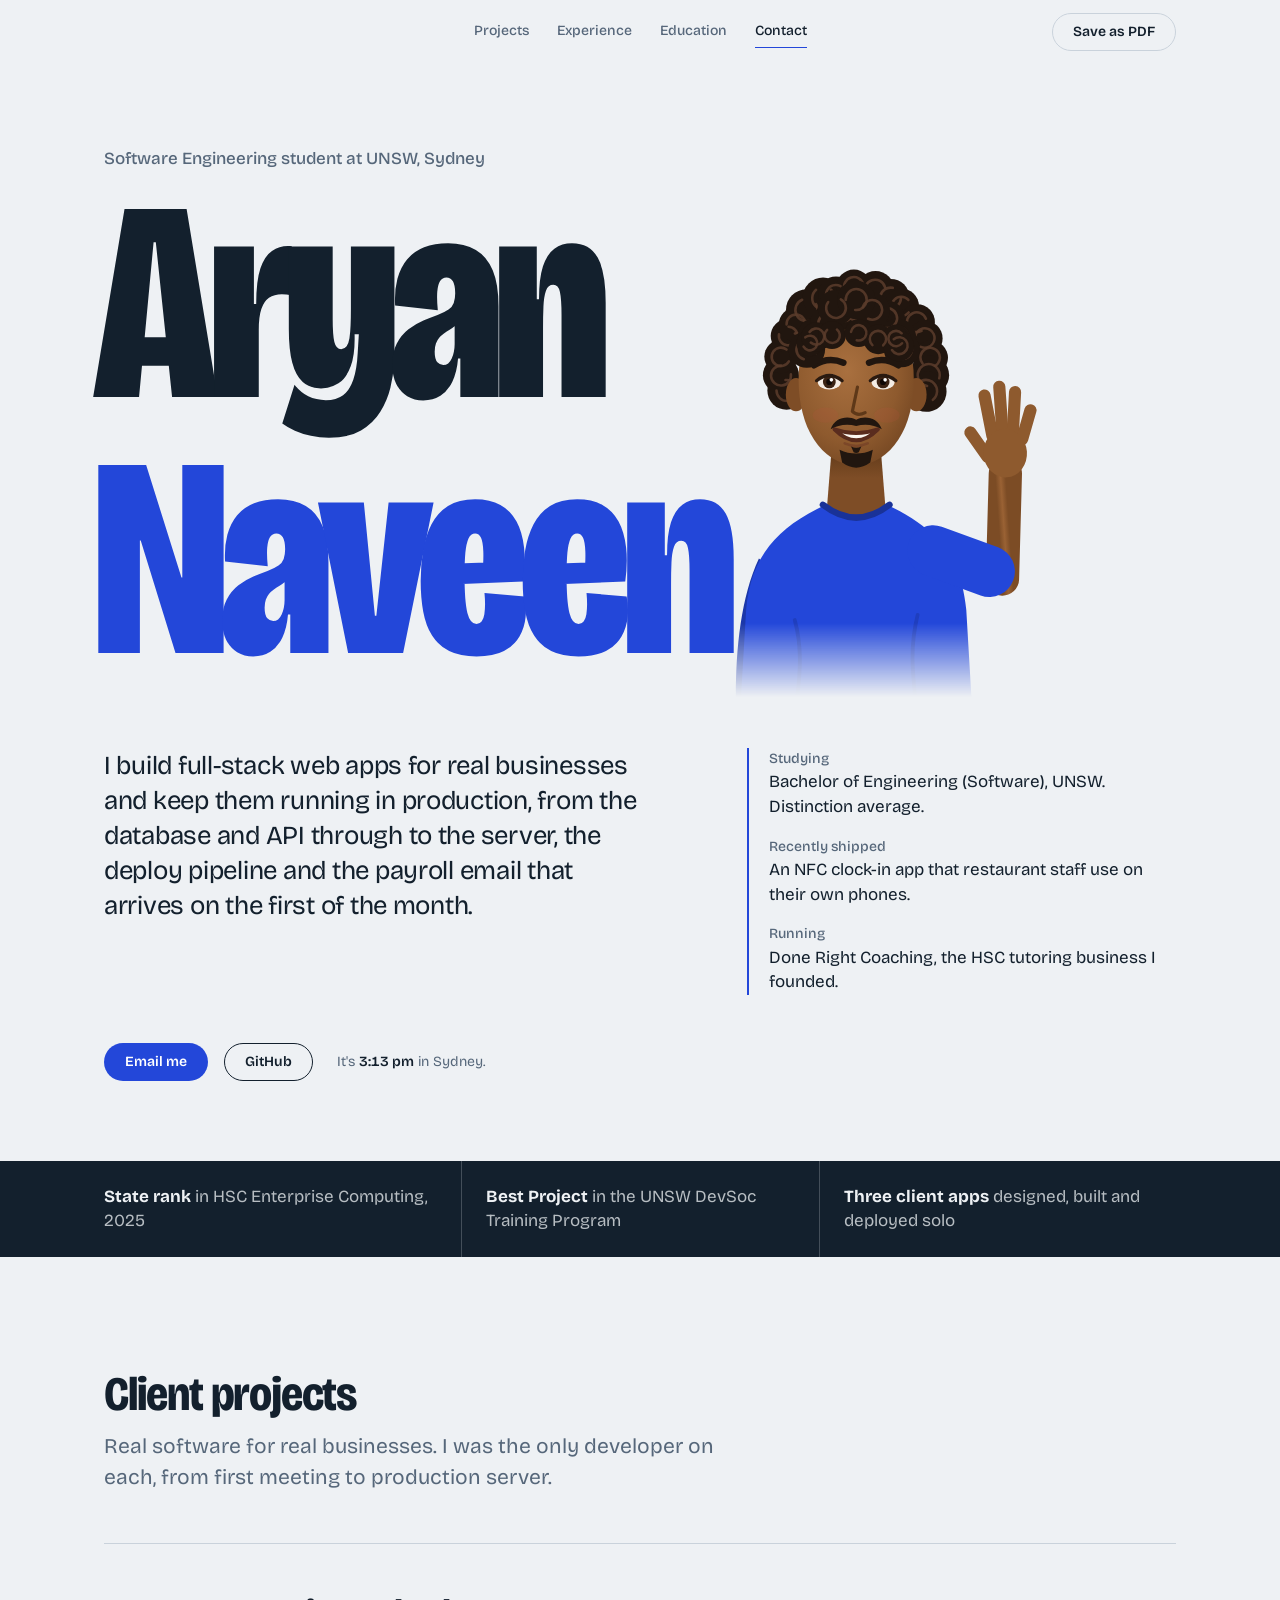
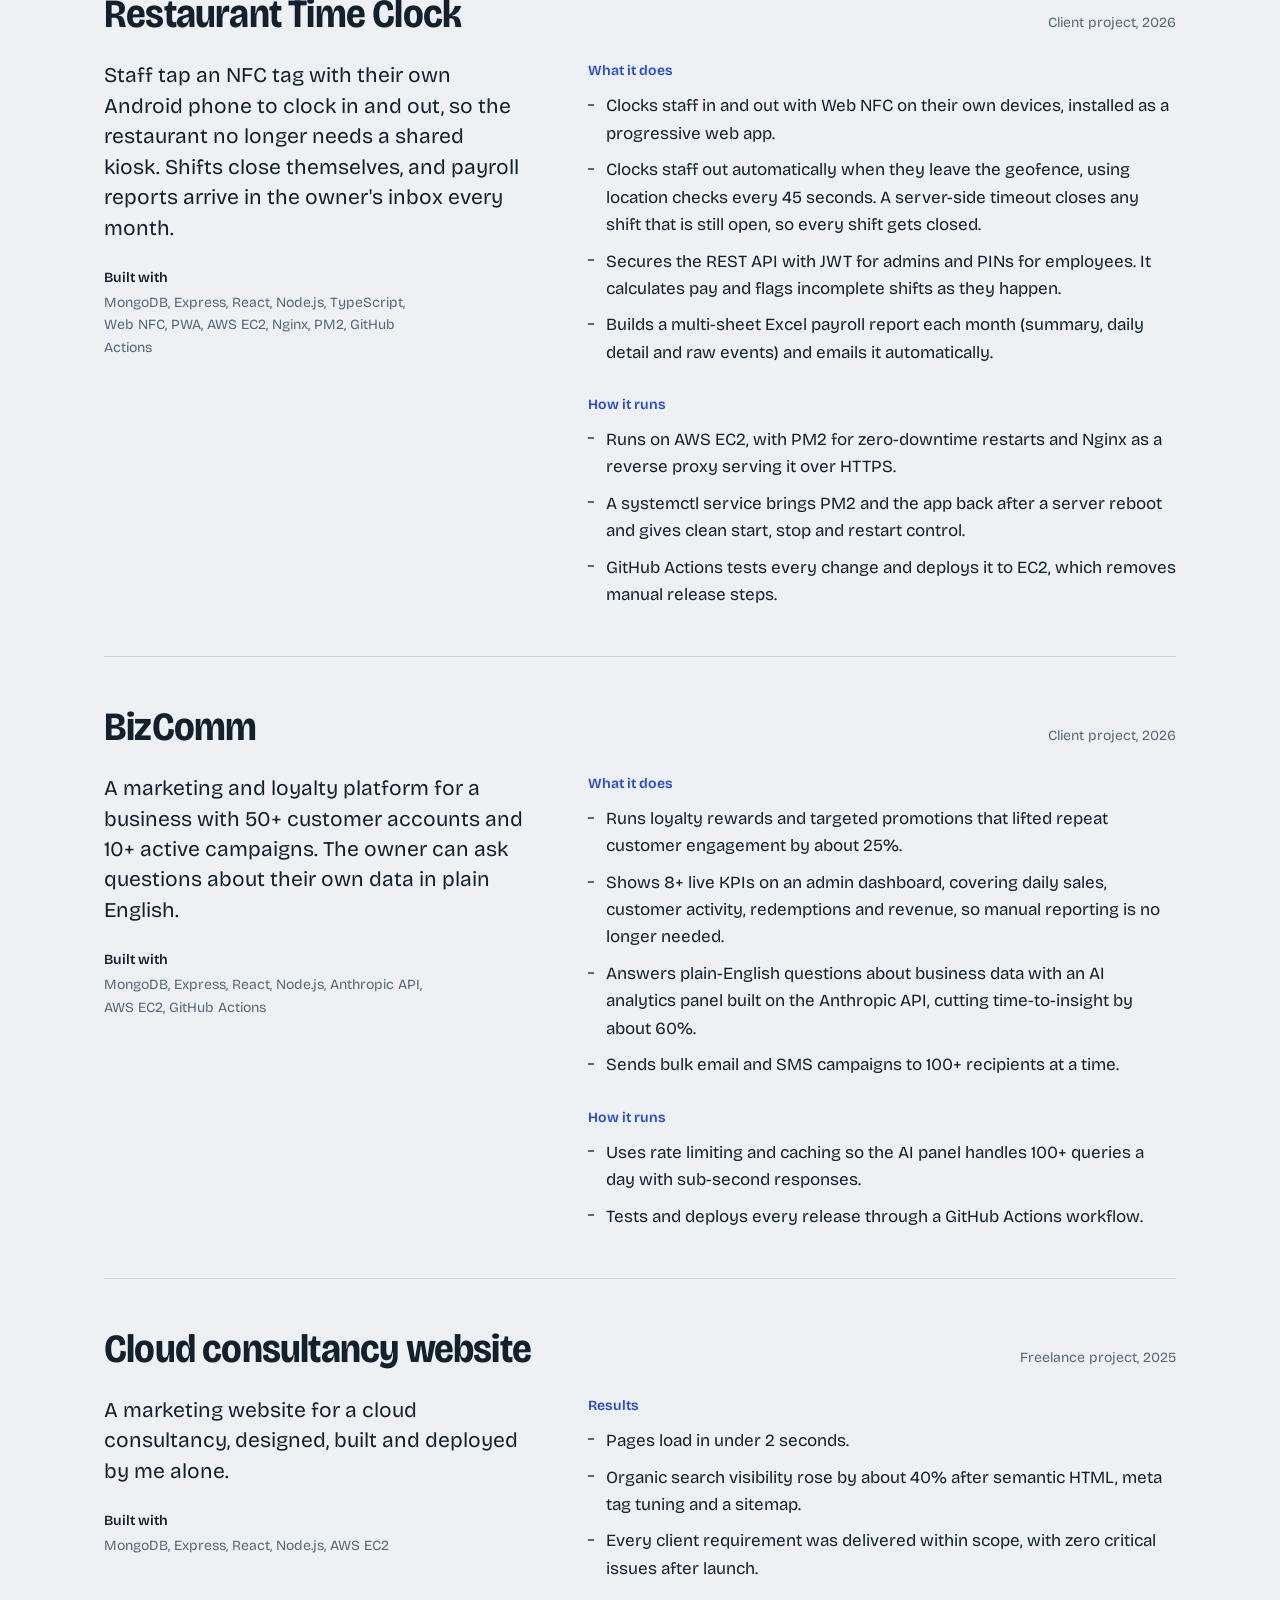
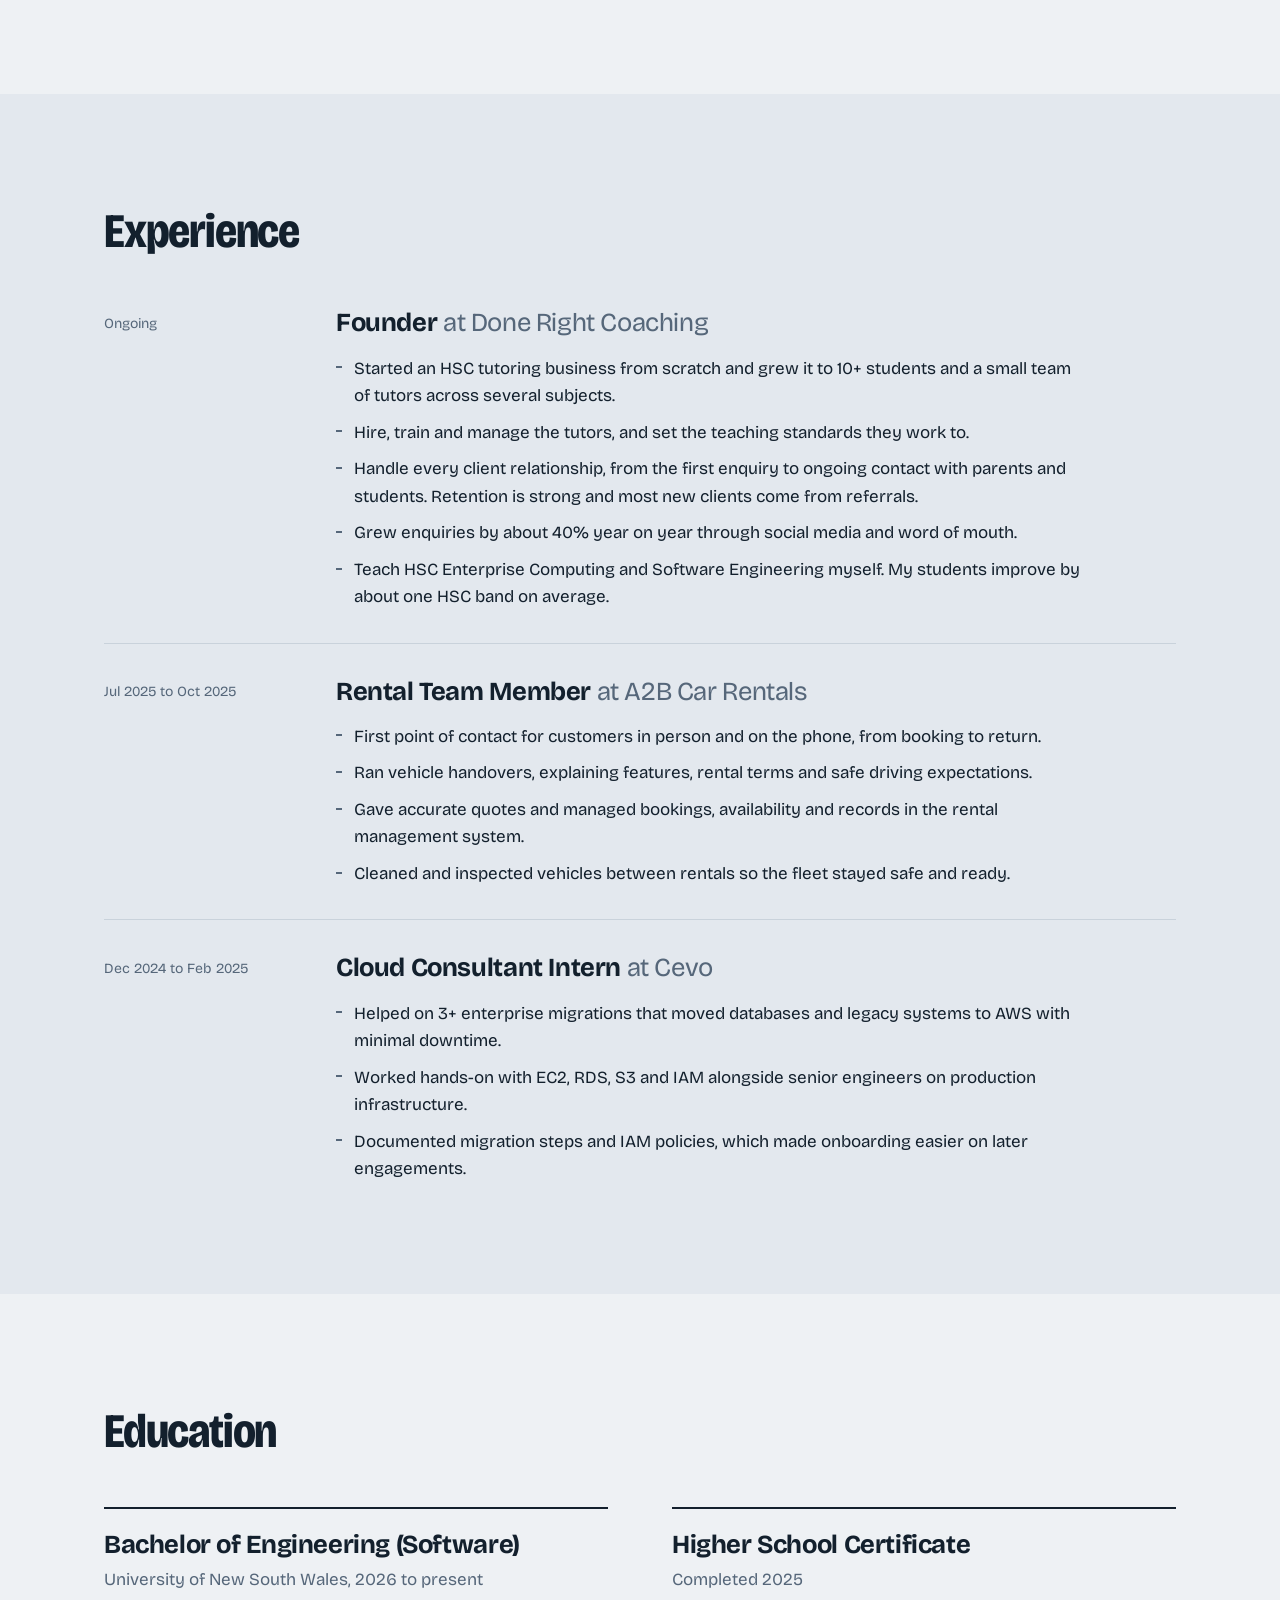
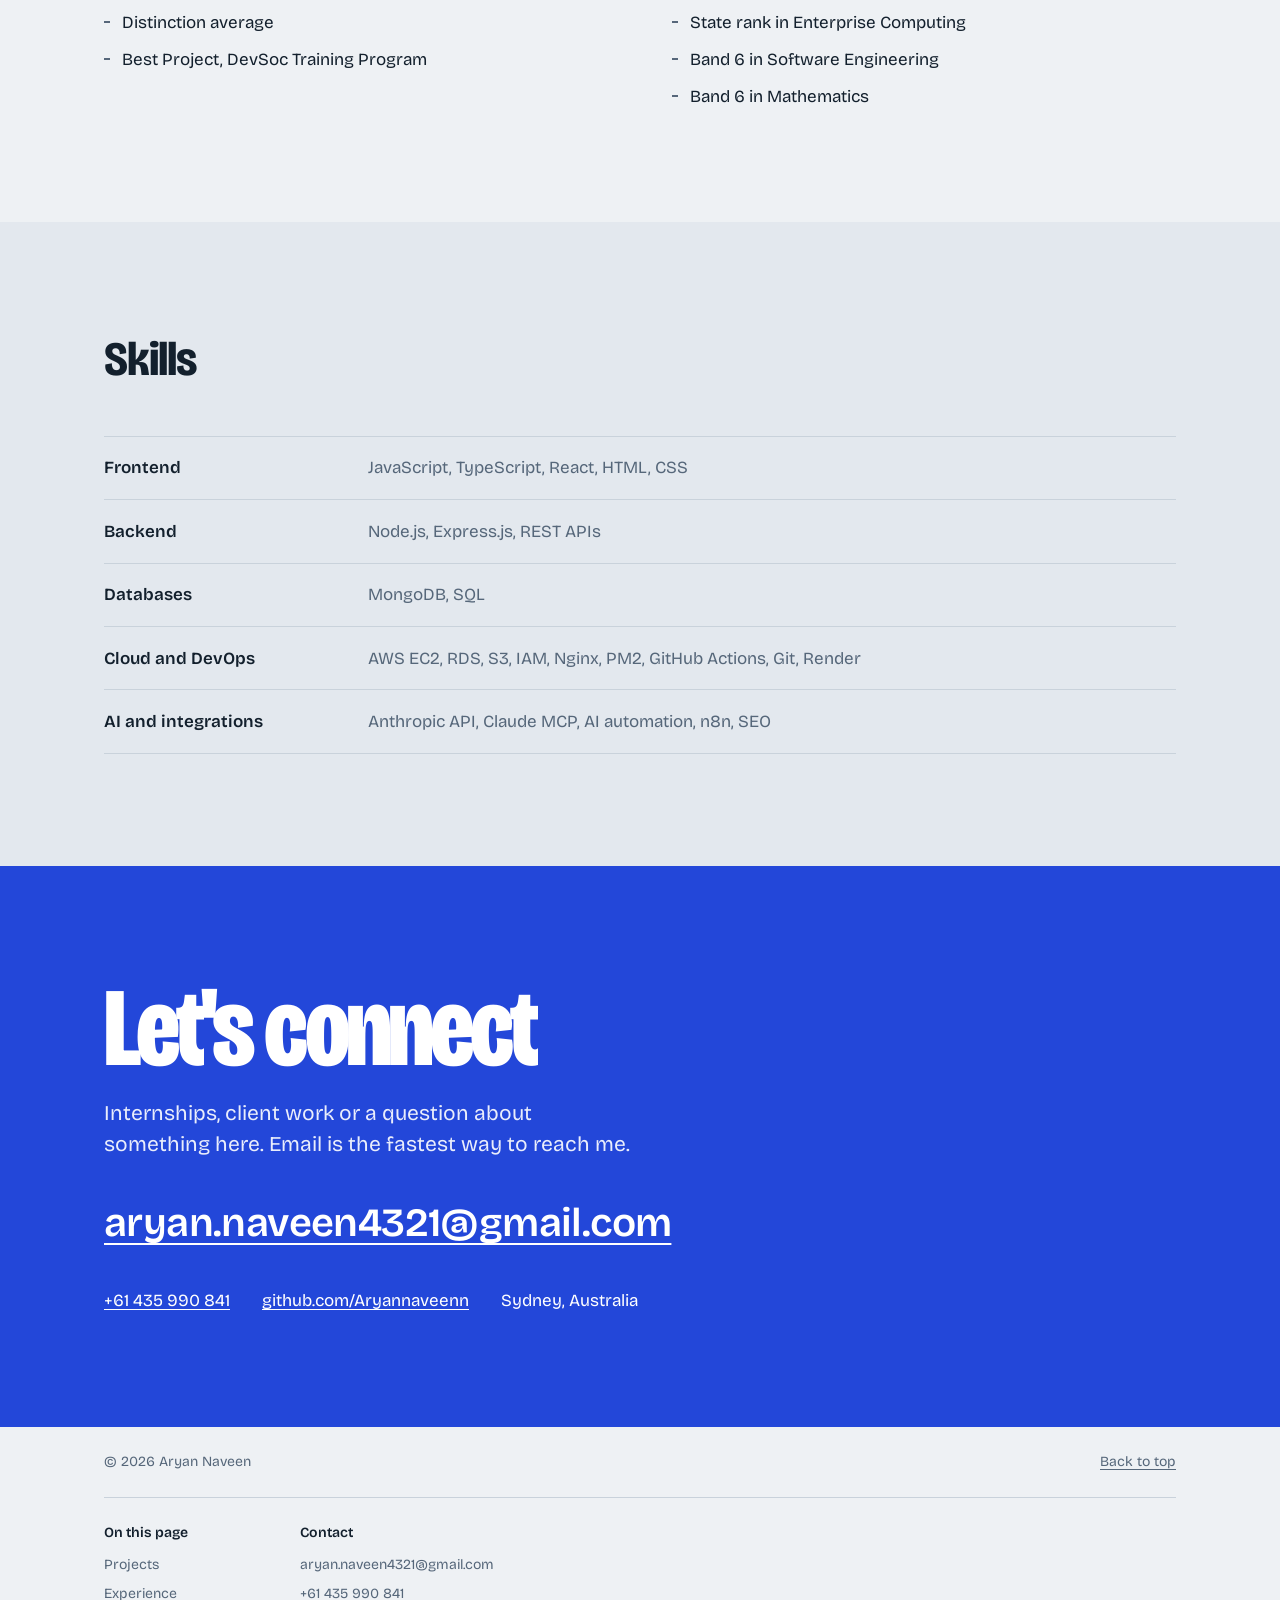
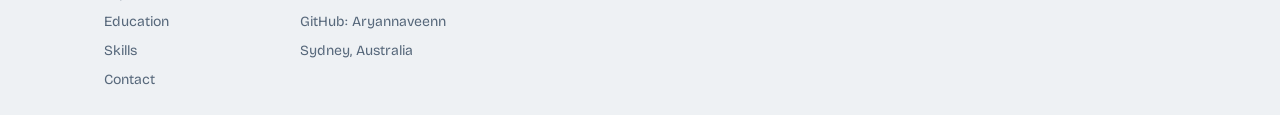
==== index.html @ 19fdbfbf "Test" ====
<!doctype html>
<html lang="en">
<head>
  <meta charset="utf-8">
  <meta name="viewport" content="width=device-width, initial-scale=1">
  <title>Aryan Naveen, Software Engineer</title>
  <meta name="description" content="Aryan Naveen is a Software Engineering student at UNSW in Sydney who builds and deploys full-stack web apps for real clients.">
  <meta property="og:title" content="Aryan Naveen, Software Engineer">
  <meta property="og:description" content="Full-stack web apps built and deployed for real clients. Software Engineering at UNSW, Sydney.">
  <meta property="og:type" content="website">
  <meta name="theme-color" content="#EEF1F4">
  <link rel="icon" href="data:image/svg+xml,%3Csvg xmlns='http://www.w3.org/2000/svg' viewBox='0 0 64 64'%3E%3Crect width='64' height='64' rx='14' fill='%232347D9'/%3E%3Ctext x='32' y='43' text-anchor='middle' font-family='Arial,sans-serif' font-weight='700' font-size='28' fill='white'%3EAN%3C/text%3E%3C/svg%3E">
  <link rel="preconnect" href="https://fonts.googleapis.com">
  <link rel="preconnect" href="https://fonts.gstatic.com" crossorigin>
  <link href="https://fonts.googleapis.com/css2?family=Bricolage+Grotesque:opsz,wdth,wght@12..96,75..100,300..800&display=swap" rel="stylesheet">
  <link rel="stylesheet" href="styles.css">
</head>
<body>
  <a class="skip" href="#main">Skip to content</a>

  <header class="topbar">
    <div class="wrap topbar__inner">
      <nav class="nav" aria-label="Sections">
        <a href="#projects">Projects</a>
        <a href="#experience">Experience</a>
        <a href="#education">Education</a>
        <a href="#contact">Contact</a>
      </nav>
      <button class="btn btn--quiet print-btn" type="button" data-print>Save as PDF</button>
    </div>
  </header>
<!--test-->
  <main id="main">
    <!-- Hero -->
    <section class="hero" id="top">
      <div class="wrap">
        <p class="hero__role">Software Engineering student at UNSW, Sydney</p>
        <div class="hero__stage">
          <h1 class="hero__name" aria-label="Aryan Naveen">
            <span class="hero__line"><span>Aryan</span></span>
            <span class="hero__line"><span>Naveen</span></span>
          </h1>

          <!-- Waving person: decorative, stands behind the name -->
          <div class="greeter" aria-hidden="true">
            <p class="greeter__bubble greeter__bubble--wave">Welcome</p>
            <p class="greeter__bubble greeter__bubble--shake">Nice to meet you!</p>
            <svg class="greeter__svg" viewBox="0 0 420 360" fill="none" stroke-linecap="round" stroke-linejoin="round">
              <defs>
                <radialGradient id="g-skin" cx="0.42" cy="0.38" r="0.7">
                  <stop offset="0" stop-color="#A9703F"/>
                  <stop offset="0.65" stop-color="#8E5A2E"/>
                  <stop offset="1" stop-color="#724521"/>
                </radialGradient>
                <linearGradient id="g-arm" x1="0" x2="1">
                  <stop offset="0" stop-color="#7C4C25"/>
                  <stop offset="0.5" stop-color="#9A6234"/>
                  <stop offset="1" stop-color="#7C4C25"/>
                </linearGradient>
                <linearGradient id="g-neck" x1="0" y1="0" x2="0" y2="1">
                  <stop offset="0" stop-color="#5E3818"/>
                  <stop offset="0.45" stop-color="#7E4D26"/>
                </linearGradient>
              </defs>

              <!-- Resting arm (viewer's left) -->
              <path class="greeter__shirt-shade" d="M64 252 C50 282 46 322 46 360 L78 360 C78 326 80 296 88 270 Z"/>

              <!-- Torso, t-shirt -->
              <path class="greeter__shirt" d="M50 360 L54 292 C58 250 78 228 116 210 Q140 224 164 210 C202 228 222 250 226 292 L230 360 Z"/>
              <path class="greeter__fold" d="M92 300 C98 322 96 342 94 360 M188 296 C182 320 184 340 186 360"/>

              <!-- Neck -->
              <path fill="url(#g-neck)" d="M121 164 L159 164 L163 214 Q140 226 117 214 Z"/>
              <path class="greeter__collar" d="M114 210 Q140 230 166 210"/>

              <!-- Waving arm (viewer's right): upper arm, then forearm + hand that pivot at the elbow -->
              <g class="greeter__arm">
                <path stroke="url(#g-arm)" stroke-width="26" d="M254 268 L262 186"/>
                <!-- Open hand for waving -->
                <g class="greeter__hand-open">
                  <g fill="#8E5A2E" stroke="#8E5A2E" stroke-width="9.5">
                    <path d="M249 172 L237 152"/>
                    <path d="M254 156 L250 124"/>
                    <path d="M262 154 L262 118"/>
                    <path d="M270 155 L274 123"/>
                    <path d="M277 160 L285 138"/>
                  </g>
                  <ellipse cx="263" cy="170" rx="17" ry="19" fill="#8E5A2E"/>
                </g>
                <!-- Handshake hand: fingers together, thumb on the side that ends up on top once the arm swings out -->
                <g class="greeter__hand-shake">
                  <path d="M252 178 L238 160" stroke="#8E5A2E" stroke-width="10"/>
                  <rect x="249" y="126" width="27" height="62" rx="12.5" fill="#8E5A2E"/>
                  <path d="M256 131 V149 M262.5 129 V149 M269 131 V149" stroke="#6E4120" stroke-width="1.5" opacity="0.55"/>
                  <path d="M250 170 Q262 176 275 170" stroke="#6E4120" stroke-width="1.5" opacity="0.4"/>
                </g>
              </g>
              <path class="greeter__sleeve" d="M200 246 L244 262"/>

              <!-- Head (tilts slightly toward the hand while waving or shaking) -->
              <g class="greeter__head">
                <circle cx="85.6" cy="120.8" r="15.0" fill="#21160F"/>
                <circle cx="81.2" cy="108.7" r="14.1" fill="#21160F"/>
                <circle cx="81.3" cy="94.2" r="13.1" fill="#21160F"/>
                <circle cx="86.5" cy="78.1" r="13.3" fill="#21160F"/>
                <circle cx="92.9" cy="69.2" r="13.4" fill="#21160F"/>
                <circle cx="101.0" cy="57.5" r="15.8" fill="#21160F"/>
                <circle cx="114.1" cy="48.3" r="15.9" fill="#21160F"/>
                <circle cx="124.2" cy="45.5" r="13.9" fill="#21160F"/>
                <circle cx="138.2" cy="40.1" r="13.9" fill="#21160F"/>
                <circle cx="155.1" cy="42.1" r="14.7" fill="#21160F"/>
                <circle cx="167.0" cy="48.1" r="14.6" fill="#21160F"/>
                <circle cx="175.4" cy="54.7" r="13.6" fill="#21160F"/>
                <circle cx="187.6" cy="67.2" r="13.9" fill="#21160F"/>
                <circle cx="193.6" cy="80.0" r="13.9" fill="#21160F"/>
                <circle cx="198.0" cy="95.2" r="13.7" fill="#21160F"/>
                <circle cx="197.0" cy="108.7" r="15.6" fill="#21160F"/>
                <circle cx="194.7" cy="121.5" r="15.9" fill="#21160F"/>
                <path d="M77.3 120.8 a8.2 8.2 0 1 1 7.4 7.8" transform="rotate(84 85.6 120.8)" class="hair-hi"/>
                <path d="M73.4 108.7 a7.8 7.8 0 1 1 7.0 7.4" transform="rotate(175 81.2 108.7)" class="hair-hi"/>
                <path d="M74.1 94.2 a7.2 7.2 0 1 1 6.5 6.9" transform="rotate(212 81.3 94.2)" class="hair-hi"/>
                <path d="M79.2 78.1 a7.3 7.3 0 1 1 6.6 6.9" transform="rotate(95 86.5 78.1)" class="hair-hi"/>
                <path d="M85.6 69.2 a7.4 7.4 0 1 1 6.6 7.0" transform="rotate(1 92.9 69.2)" class="hair-hi"/>
                <path d="M92.3 57.5 a8.7 8.7 0 1 1 7.8 8.3" transform="rotate(151 101.0 57.5)" class="hair-hi"/>
                <path d="M105.3 48.3 a8.8 8.8 0 1 1 7.9 8.3" transform="rotate(133 114.1 48.3)" class="hair-hi"/>
                <path d="M116.6 45.5 a7.6 7.6 0 1 1 6.9 7.2" transform="rotate(204 124.2 45.5)" class="hair-hi"/>
                <path d="M130.6 40.1 a7.7 7.7 0 1 1 6.9 7.3" transform="rotate(343 138.2 40.1)" class="hair-hi"/>
                <path d="M147.0 42.1 a8.1 8.1 0 1 1 7.3 7.7" transform="rotate(249 155.1 42.1)" class="hair-hi"/>
                <path d="M159.0 48.1 a8.1 8.1 0 1 1 7.2 7.7" transform="rotate(186 167.0 48.1)" class="hair-hi"/>
                <path d="M167.9 54.7 a7.5 7.5 0 1 1 6.7 7.1" transform="rotate(222 175.4 54.7)" class="hair-hi"/>
                <path d="M179.9 67.2 a7.7 7.7 0 1 1 6.9 7.3" transform="rotate(243 187.6 67.2)" class="hair-hi"/>
                <path d="M185.9 80.0 a7.6 7.6 0 1 1 6.9 7.3" transform="rotate(19 193.6 80.0)" class="hair-hi"/>
                <path d="M190.4 95.2 a7.6 7.6 0 1 1 6.8 7.2" transform="rotate(324 198.0 95.2)" class="hair-hi"/>
                <path d="M188.4 108.7 a8.6 8.6 0 1 1 7.7 8.2" transform="rotate(281 197.0 108.7)" class="hair-hi"/>
                <path d="M185.9 121.5 a8.8 8.8 0 1 1 7.9 8.3" transform="rotate(315 194.7 121.5)" class="hair-hi"/>
                <ellipse cx="93" cy="124" rx="8" ry="13" fill="#7E4D26"/>
                <ellipse cx="187" cy="124" rx="8" ry="13" fill="#7E4D26"/>
                <path fill="url(#g-skin)" d="M95 112 C95 72 116 60 140 60 C164 60 185 72 185 112 C185 150 168 177 140 180 C112 177 95 150 95 112 Z"/>
                <ellipse cx="116" cy="140" rx="10" ry="6" fill="#B5543F" opacity="0.18"/>
                <ellipse cx="164" cy="140" rx="10" ry="6" fill="#B5543F" opacity="0.18"/>

                <!-- Brows -->
                <path class="greeter__brow" d="M107 101 Q118 94 130 99"/>
                <path class="greeter__brow" d="M150 99 Q162 94 173 101"/>

                <!-- Eyes -->
                <g class="greeter__eyes">
                  <clipPath id="eye-l"><ellipse cx="119" cy="114" rx="9" ry="6"/></clipPath>
                  <clipPath id="eye-r"><ellipse cx="161" cy="114" rx="9" ry="6"/></clipPath>
                  <ellipse class="greeter__white" cx="119" cy="114" rx="9" ry="6" fill="#F4ECE4"/>
                  <ellipse class="greeter__white" cx="161" cy="114" rx="9" ry="6" fill="#F4ECE4"/>
                  <g clip-path="url(#eye-l)">
                    <g class="greeter__pupil">
                      <circle cx="119" cy="114" r="5" fill="#3B2314"/>
                      <circle cx="119" cy="114" r="2.4" fill="#100805"/>
                      <circle cx="120.6" cy="112.4" r="1.4" fill="#FFFFFF"/>
                    </g>
                  </g>
                  <g clip-path="url(#eye-r)">
                    <g class="greeter__pupil">
                      <circle cx="161" cy="114" r="5" fill="#3B2314"/>
                      <circle cx="161" cy="114" r="2.4" fill="#100805"/>
                      <circle cx="162.6" cy="112.4" r="1.4" fill="#FFFFFF"/>
                    </g>
                  </g>
                  <path class="greeter__lid" d="M109 113 Q119 105 129 113"/>
                  <path class="greeter__lid" d="M151 113 Q161 105 171 113"/>
                </g>

                <!-- Nose -->
                <path class="greeter__nose" d="M141 118 L137 137 Q141 141 147 138"/>

                <!-- Smile -->
                <path d="M123 151 Q140 168 157 151 Q140 157 123 151 Z" fill="#FBF6F0" stroke="#5A2C1E" stroke-width="3"/>
                <path d="M131 162 Q140 166 149 162" stroke="#6B3523" stroke-width="2" opacity="0.5"/>

                <!-- Moustache and goatee (separate) -->
                <g class="greeter__beard">
                  <path d="M120 151 C123 142 133 140 140 143.5 C147 140 157 142 160 151 C154 147.5 147 146.5 140 148.5 C133 146.5 126 147.5 120 151 Z"/>
                  <path d="M127 167 Q140 173 153 167 L151 177 Q140 185 129 177 Z"/>
                  <path d="M136 164.5 Q140 166.5 144 164.5 L142 169 Q140 170 138 169 Z"/>
                </g>

                <circle cx="101.4" cy="88.7" r="14.3" fill="#21160F"/>
                <circle cx="106.7" cy="76.6" r="12.1" fill="#21160F"/>
                <circle cx="117.7" cy="68.0" r="13.7" fill="#21160F"/>
                <circle cx="129.7" cy="59.3" r="14.1" fill="#21160F"/>
                <circle cx="140.5" cy="58.4" r="13.4" fill="#21160F"/>
                <circle cx="153.9" cy="62.5" r="13.4" fill="#21160F"/>
                <circle cx="164.0" cy="64.5" r="14.1" fill="#21160F"/>
                <circle cx="172.3" cy="79.1" r="14.5" fill="#21160F"/>
                <circle cx="175.6" cy="88.6" r="14.0" fill="#21160F"/>
                <path d="M93.5 88.7 a7.8 7.8 0 1 1 7.1 7.5" transform="rotate(287 101.4 88.7)" class="hair-hi"/>
                <path d="M100.0 76.6 a6.7 6.7 0 1 1 6.0 6.3" transform="rotate(141 106.7 76.6)" class="hair-hi"/>
                <path d="M110.2 68.0 a7.5 7.5 0 1 1 6.8 7.2" transform="rotate(144 117.7 68.0)" class="hair-hi"/>
                <path d="M121.9 59.3 a7.7 7.7 0 1 1 7.0 7.4" transform="rotate(37 129.7 59.3)" class="hair-hi"/>
                <path d="M133.1 58.4 a7.4 7.4 0 1 1 6.6 7.0" transform="rotate(228 140.5 58.4)" class="hair-hi"/>
                <path d="M146.5 62.5 a7.4 7.4 0 1 1 6.6 7.0" transform="rotate(22 153.9 62.5)" class="hair-hi"/>
                <path d="M156.2 64.5 a7.8 7.8 0 1 1 7.0 7.4" transform="rotate(24 164.0 64.5)" class="hair-hi"/>
                <path d="M164.4 79.1 a8.0 8.0 0 1 1 7.2 7.6" transform="rotate(75 172.3 79.1)" class="hair-hi"/>
                <path d="M167.9 88.6 a7.7 7.7 0 1 1 6.9 7.3" transform="rotate(58 175.6 88.6)" class="hair-hi"/>
                <circle cx="123.9" cy="56.1" r="14.0" fill="#21160F"/>
                <circle cx="152.4" cy="58.0" r="14.0" fill="#21160F"/>
                <circle cx="140.0" cy="50.0" r="15.0" fill="#21160F"/>
                <path d="M116.2 56.1 a7.7 7.7 0 1 1 6.9 7.3" transform="rotate(122 123.9 56.1)" class="hair-hi"/>
                <path d="M144.7 58.0 a7.7 7.7 0 1 1 6.9 7.3" transform="rotate(19 152.4 58.0)" class="hair-hi"/>
                <path d="M131.8 50.0 a8.2 8.2 0 1 1 7.4 7.8" transform="rotate(0 140.0 50.0)" class="hair-hi"/>
                <circle cx="103.6" cy="83.8" r="10.3" fill="#21160F"/>
                <circle cx="108.6" cy="78.8" r="11.5" fill="#21160F"/>
                <circle cx="121.1" cy="77.5" r="10.8" fill="#21160F"/>
                <circle cx="141.9" cy="75.9" r="10.9" fill="#21160F"/>
                <circle cx="157.2" cy="80.7" r="11.6" fill="#21160F"/>
                <circle cx="171.3" cy="79.9" r="10.8" fill="#21160F"/>
                <circle cx="173.3" cy="85.9" r="11.9" fill="#21160F"/>
                <path d="M97.9 83.8 a5.7 5.7 0 1 1 5.1 5.4" transform="rotate(54 103.6 83.8)" class="hair-hi"/>
                <path d="M102.3 78.8 a6.3 6.3 0 1 1 5.7 6.0" transform="rotate(37 108.6 78.8)" class="hair-hi"/>
                <path d="M115.2 77.5 a5.9 5.9 0 1 1 5.3 5.6" transform="rotate(131 121.1 77.5)" class="hair-hi"/>
                <path d="M135.9 75.9 a6.0 6.0 0 1 1 5.4 5.7" transform="rotate(9 141.9 75.9)" class="hair-hi"/>
                <path d="M150.8 80.7 a6.4 6.4 0 1 1 5.8 6.1" transform="rotate(315 157.2 80.7)" class="hair-hi"/>
                <path d="M165.3 79.9 a6.0 6.0 0 1 1 5.4 5.7" transform="rotate(221 171.3 79.9)" class="hair-hi"/>
                <path d="M166.7 85.9 a6.6 6.6 0 1 1 5.9 6.2" transform="rotate(53 173.3 85.9)" class="hair-hi"/>
              </g>
            </svg>
          </div>
        </div>

        <div class="hero__grid">
          <p class="hero__lede">
            I build full-stack web apps for real businesses and keep them running in production, from the database and API through to the server, the deploy pipeline and the payroll email that arrives on the first of the month.
          </p>

          <aside class="now" aria-label="Right now">
            <dl>
              <div>
                <dt>Studying</dt>
                <dd>Bachelor of Engineering (Software), UNSW. Distinction average.</dd>
              </div>
              <div>
                <dt>Recently shipped</dt>
                <dd>An NFC clock-in app that restaurant staff use on their own phones.</dd>
              </div>
              <div>
                <dt>Running</dt>
                <dd>Done Right Coaching, the HSC tutoring business I founded.</dd>
              </div>
            </dl>
          </aside>
        </div>

        <div class="hero__actions">
          <a class="btn btn--solid" href="mailto:aryan.naveen4321@gmail.com">Email me</a>
          <a class="btn btn--line" href="https://github.com/Aryannaveenn" target="_blank" rel="noopener">GitHub</a>
          <p class="clock" aria-live="off">It's <time id="sydney-time">a good time</time> in Sydney.</p>
        </div>
      </div>
    </section>

    <!-- Honours -->
    <section class="honours" aria-label="Honours">
      <div class="wrap">
        <ul class="honours__list">
          <li><strong>State rank</strong> in HSC Enterprise Computing, 2025</li>
          <li><strong>Best Project</strong> in the UNSW DevSoc Training Program</li>
          <li><strong>Three client apps</strong> designed, built and deployed solo</li>
        </ul>
      </div>
    </section>

    <!-- Projects -->
    <section class="section" id="projects" aria-labelledby="projects-title">
      <div class="wrap">
        <header class="section__head">
          <h2 id="projects-title">Client projects</h2>
          <p>Real software for real businesses. I was the only developer on each, from first meeting to production server.</p>
        </header>

        <article class="project">
          <div class="project__head">
            <h3>Restaurant Time Clock</h3>
            <p class="project__meta">Client project, 2026</p>
          </div>
          <div class="project__body">
            <div class="project__intro">
              <p class="project__summary">
                Staff tap an NFC tag with their own Android phone to clock in and out, so the restaurant no longer needs a shared kiosk. Shifts close themselves, and payroll reports arrive in the owner's inbox every month.
              </p>
              <p class="stack"><span>Built with</span> MongoDB, Express, React, Node.js, TypeScript, Web NFC, PWA, AWS EC2, Nginx, PM2, GitHub Actions</p>
            </div>
            <div class="project__detail">
              <h4>What it does</h4>
              <ul>
                <li>Clocks staff in and out with Web NFC on their own devices, installed as a progressive web app.</li>
                <li>Clocks staff out automatically when they leave the geofence, using location checks every 45 seconds. A server-side timeout closes any shift that is still open, so every shift gets closed.</li>
                <li>Secures the REST API with JWT for admins and PINs for employees. It calculates pay and flags incomplete shifts as they happen.</li>
                <li>Builds a multi-sheet Excel payroll report each month (summary, daily detail and raw events) and emails it automatically.</li>
              </ul>
              <h4>How it runs</h4>
              <ul>
                <li>Runs on AWS EC2, with PM2 for zero-downtime restarts and Nginx as a reverse proxy serving it over HTTPS.</li>
                <li>A systemctl service brings PM2 and the app back after a server reboot and gives clean start, stop and restart control.</li>
                <li>GitHub Actions tests every change and deploys it to EC2, which removes manual release steps.</li>
              </ul>
            </div>
          </div>
        </article>

        <article class="project">
          <div class="project__head">
            <h3>BizComm</h3>
            <p class="project__meta">Client project, 2026</p>
          </div>
          <div class="project__body">
            <div class="project__intro">
              <p class="project__summary">
                A marketing and loyalty platform for a business with 50+ customer accounts and 10+ active campaigns. The owner can ask questions about their own data in plain English.
              </p>
              <p class="stack"><span>Built with</span> MongoDB, Express, React, Node.js, Anthropic API, AWS EC2, GitHub Actions</p>
            </div>
            <div class="project__detail">
              <h4>What it does</h4>
              <ul>
                <li>Runs loyalty rewards and targeted promotions that lifted repeat customer engagement by about 25%.</li>
                <li>Shows 8+ live KPIs on an admin dashboard, covering daily sales, customer activity, redemptions and revenue, so manual reporting is no longer needed.</li>
                <li>Answers plain-English questions about business data with an AI analytics panel built on the Anthropic API, cutting time-to-insight by about 60%.</li>
                <li>Sends bulk email and SMS campaigns to 100+ recipients at a time.</li>
              </ul>
              <h4>How it runs</h4>
              <ul>
                <li>Uses rate limiting and caching so the AI panel handles 100+ queries a day with sub-second responses.</li>
                <li>Tests and deploys every release through a GitHub Actions workflow.</li>
              </ul>
            </div>
          </div>
        </article>

        <article class="project">
          <div class="project__head">
            <h3>Cloud consultancy website</h3>
            <p class="project__meta">Freelance project, 2025</p>
          </div>
          <div class="project__body">
            <div class="project__intro">
              <p class="project__summary">
                A marketing website for a cloud consultancy, designed, built and deployed by me alone.
              </p>
              <p class="stack"><span>Built with</span> MongoDB, Express, React, Node.js, AWS EC2</p>
            </div>
            <div class="project__detail">
              <h4>Results</h4>
              <ul>
                <li>Pages load in under 2 seconds.</li>
                <li>Organic search visibility rose by about 40% after semantic HTML, meta tag tuning and a sitemap.</li>
                <li>Every client requirement was delivered within scope, with zero critical issues after launch.</li>
              </ul>
            </div>
          </div>
        </article>
      </div>
    </section>

    <!-- Experience -->
    <section class="section section--alt" id="experience" aria-labelledby="experience-title">
      <div class="wrap">
        <header class="section__head">
          <h2 id="experience-title">Experience</h2>
        </header>

        <ol class="timeline">
          <li class="job">
            <div class="job__when">Ongoing</div>
            <div class="job__what">
              <h3>Founder <span class="job__at">at Done Right Coaching</span></h3>
              <ul>
                <li>Started an HSC tutoring business from scratch and grew it to 10+ students and a small team of tutors across several subjects.</li>
                <li>Hire, train and manage the tutors, and set the teaching standards they work to.</li>
                <li>Handle every client relationship, from the first enquiry to ongoing contact with parents and students. Retention is strong and most new clients come from referrals.</li>
                <li>Grew enquiries by about 40% year on year through social media and word of mouth.</li>
                <li>Teach HSC Enterprise Computing and Software Engineering myself. My students improve by about one HSC band on average.</li>
              </ul>
            </div>
          </li>

          <li class="job">
            <div class="job__when">Jul 2025 to Oct 2025</div>
            <div class="job__what">
              <h3>Rental Team Member <span class="job__at">at A2B Car Rentals</span></h3>
              <ul>
                <li>First point of contact for customers in person and on the phone, from booking to return.</li>
                <li>Ran vehicle handovers, explaining features, rental terms and safe driving expectations.</li>
                <li>Gave accurate quotes and managed bookings, availability and records in the rental management system.</li>
                <li>Cleaned and inspected vehicles between rentals so the fleet stayed safe and ready.</li>
              </ul>
            </div>
          </li>

          <li class="job">
            <div class="job__when">Dec 2024 to Feb 2025</div>
            <div class="job__what">
              <h3>Cloud Consultant Intern <span class="job__at">at Cevo</span></h3>
              <ul>
                <li>Helped on 3+ enterprise migrations that moved databases and legacy systems to AWS with minimal downtime.</li>
                <li>Worked hands-on with EC2, RDS, S3 and IAM alongside senior engineers on production infrastructure.</li>
                <li>Documented migration steps and IAM policies, which made onboarding easier on later engagements.</li>
              </ul>
            </div>
          </li>
        </ol>
      </div>
    </section>

    <!-- Education -->
    <section class="section" id="education" aria-labelledby="education-title">
      <div class="wrap">
        <header class="section__head">
          <h2 id="education-title">Education</h2>
        </header>

        <div class="edu">
          <div class="edu__item">
            <h3>Bachelor of Engineering (Software)</h3>
            <p class="edu__where">University of New South Wales, 2026 to present</p>
            <ul>
              <li>Distinction average</li>
              <li>Best Project, DevSoc Training Program</li>
            </ul>
          </div>
          <div class="edu__item">
            <h3>Higher School Certificate</h3>
            <p class="edu__where">Completed 2025</p>
            <ul>
              <li>State rank in Enterprise Computing</li>
              <li>Band 6 in Software Engineering</li>
              <li>Band 6 in Mathematics</li>
            </ul>
          </div>
        </div>
      </div>
    </section>

    <!-- Skills -->
    <section class="section section--alt" id="skills" aria-labelledby="skills-title">
      <div class="wrap">
        <header class="section__head">
          <h2 id="skills-title">Skills</h2>
        </header>

        <dl class="skills">
          <div><dt>Frontend</dt><dd>JavaScript, TypeScript, React, HTML, CSS</dd></div>
          <div><dt>Backend</dt><dd>Node.js, Express.js, REST APIs</dd></div>
          <div><dt>Databases</dt><dd>MongoDB, SQL</dd></div>
          <div><dt>Cloud and DevOps</dt><dd>AWS EC2, RDS, S3, IAM, Nginx, PM2, GitHub Actions, Git, Render</dd></div>
          <div><dt>AI and integrations</dt><dd>Anthropic API, Claude MCP, AI automation, n8n, SEO</dd></div>
        </dl>
      </div>
    </section>

    <!-- Contact -->
    <section class="contact" id="contact" aria-labelledby="contact-title">
      <div class="wrap">
        <h2 id="contact-title">Let's connect</h2>
        <p class="contact__lede">Internships, client work or a question about something here. Email is the fastest way to reach me.</p>
        <a class="contact__email" href="mailto:aryan.naveen4321@gmail.com">aryan.naveen4321@gmail.com</a>
        <ul class="contact__list">
          <li><a href="tel:+61435990841">+61 435 990 841</a></li>
          <li><a href="https://github.com/Aryannaveenn" target="_blank" rel="noopener">github.com/Aryannaveenn</a></li>
          <li>Sydney, Australia</li>
        </ul>
      </div>
    </section>
  </main>

  <footer class="footer">
    <div class="wrap">
      <div class="footer__inner">
        <p>&copy; <span id="year">2026</span> Aryan Naveen</p>
        <a href="#top">Back to top</a>
      </div>

      <div class="footer__cols">
        <nav class="footer__col" aria-labelledby="footer-sections">
          <h2 id="footer-sections">On this page</h2>
          <ul>
            <li><a href="#projects">Projects</a></li>
            <li><a href="#experience">Experience</a></li>
            <li><a href="#education">Education</a></li>
            <li><a href="#skills">Skills</a></li>
            <li><a href="#contact">Contact</a></li>
          </ul>
        </nav>

        <div class="footer__col">
          <h2>Contact</h2>
          <ul>
            <li><a href="mailto:aryan.naveen4321@gmail.com">aryan.naveen4321@gmail.com</a></li>
            <li><a href="tel:+61435990841">+61 435 990 841</a></li>
            <li><a href="https://github.com/Aryannaveenn" target="_blank" rel="noopener">GitHub: Aryannaveenn</a></li>
            <li>Sydney, Australia</li>
          </ul>
        </div>
      </div>
    </div>
  </footer>

  <script src="main.js" defer></script>
</body>
</html>
---- styles.css ----
/* ---------- Tokens ---------- */
:root {
  --bg: #EEF1F4;
  --bg-alt: #E3E8EE;
  --surface: #F8FAFB;
  --ink: #13202D;
  --muted: #56677A;
  --rule: #C9D2DB;
  --accent: #2347D9;
  --accent-ink: #FFFFFF;
  --focus: #2347D9;

  --font: "Bricolage Grotesque", ui-sans-serif, system-ui, -apple-system, "Segoe UI", sans-serif;

  /* Type scale (modular, ~1.25) */
  --step--1: 0.875rem;
  --step-0: 1.0625rem;
  --step-1: 1.3125rem;
  --step-2: 1.625rem;
  --step-3: clamp(2rem, 1.4rem + 2.4vw, 3rem);

  --wrap: 72rem;
  --gutter: clamp(1rem, 4vw, 2.5rem);
  --section-space: clamp(4rem, 3rem + 5vw, 7.5rem);
}

@media (prefers-color-scheme: dark) {
  :root:not([data-theme="light"]) {
    --bg: #0F1924;
    --bg-alt: #142130;
    --surface: #182636;
    --ink: #E5EBF1;
    --muted: #93A3B4;
    --rule: #2A3B4D;
    --accent: #7E9BFF;
    --accent-ink: #0F1924;
    --focus: #9DB3FF;
  }
}
:root[data-theme="dark"] {
  --bg: #0F1924;
  --bg-alt: #142130;
  --surface: #182636;
  --ink: #E5EBF1;
  --muted: #93A3B4;
  --rule: #2A3B4D;
  --accent: #7E9BFF;
  --accent-ink: #0F1924;
  --focus: #9DB3FF;
}

/* ---------- Base ---------- */
*, *::before, *::after { box-sizing: border-box; }

html {
  scroll-behavior: smooth;
  scroll-padding-top: 5rem;
  -webkit-text-size-adjust: 100%;
}

body {
  margin: 0;
  background: var(--bg);
  color: var(--ink);
  font-family: var(--font);
  font-size: var(--step-0);
  font-variation-settings: "opsz" 14;
  line-height: 1.6;
  -webkit-font-smoothing: antialiased;
  overflow-x: hidden;
}

h1, h2, h3, h4, p, ul, ol, dl, dd { margin: 0; }
ul, ol { padding: 0; }

a { color: inherit; text-decoration-thickness: 1px; text-underline-offset: 0.2em; }
a:hover { color: var(--accent); }

:focus-visible {
  outline: 2px solid var(--focus);
  outline-offset: 3px;
  border-radius: 4px;
}

.wrap {
  width: 100%;
  max-width: var(--wrap);
  margin-inline: auto;
  padding-inline: var(--gutter);
}

.skip {
  position: absolute;
  left: 1rem;
  top: -3rem;
  z-index: 100;
  padding: 0.5rem 1rem;
  background: var(--accent);
  color: var(--accent-ink);
  border-radius: 6px;
}
.skip:focus { top: 1rem; }

/* ---------- Buttons ---------- */
.btn {
  display: inline-flex;
  align-items: center;
  gap: 0.5rem;
  padding: 0.7rem 1.25rem;
  border-radius: 999px;
  font: inherit;
  font-size: var(--step--1);
  font-weight: 600;
  line-height: 1;
  text-decoration: none;
  cursor: pointer;
  border: 1.5px solid transparent;
  transition: background-color 0.15s ease, color 0.15s ease, border-color 0.15s ease;
}
.btn--solid { background: var(--accent); color: var(--accent-ink); }
.btn--solid:hover { background: var(--ink); color: var(--bg); }
.btn--line { border-color: var(--ink); color: var(--ink); }
.btn--line:hover { background: var(--ink); color: var(--bg); }
.btn--quiet { background: transparent; color: var(--ink); border-color: var(--rule); }
.btn--quiet:hover { border-color: var(--ink); color: var(--ink); }

/* ---------- Top bar ---------- */
.topbar {
  position: sticky;
  top: 0;
  z-index: 50;
  background: color-mix(in srgb, var(--bg) 88%, transparent);
  backdrop-filter: blur(10px);
  -webkit-backdrop-filter: blur(10px);
  border-bottom: 1px solid transparent;
  transition: border-color 0.2s ease;
}
.topbar.is-scrolled { border-bottom-color: var(--rule); }

/* Three columns with equal outer tracks keep the nav at the true centre */
.topbar__inner {
  display: grid;
  grid-template-columns: 1fr auto 1fr;
  align-items: center;
  gap: 1.5rem;
  height: 4rem;
}

.nav {
  grid-column: 2;
  display: flex;
  justify-content: center;
  gap: 1.75rem;
}
.print-btn { grid-column: 3; justify-self: end; }
.nav a {
  font-size: var(--step--1);
  font-weight: 500;
  text-decoration: none;
  color: var(--muted);
  padding-block: 0.25rem;
  border-bottom: 1.5px solid transparent;
}
.nav a:hover { color: var(--ink); }
.nav a.is-active { color: var(--ink); border-bottom-color: var(--accent); }

@media (max-width: 720px) {
  .topbar__inner { grid-template-columns: 1fr; }
  .nav { grid-column: 1; gap: clamp(0.9rem, 4.5vw, 1.75rem); }
  .print-btn { display: none; }
}

/* ---------- Hero ---------- */
.hero {
  overflow-x: clip;
  padding-top: clamp(2.5rem, 2rem + 4vw, 5rem);
  padding-bottom: clamp(3rem, 2rem + 4vw, 5rem);
}

.hero__role {
  font-size: var(--step-0);
  font-weight: 500;
  color: var(--muted);
  margin-bottom: 0.75rem;
}

.hero__name {
  font-size: clamp(4.25rem, 1rem + 21vw, 19rem);
  font-weight: 800;
  font-variation-settings: "opsz" 96, "wdth" 75;
  line-height: 0.84;
  letter-spacing: -0.035em;
  margin-left: -0.04em;
}
.hero__stage { position: relative; }
.hero__name { position: relative; z-index: 1; }

/* ---------- Waving person (stands behind the name) ---------- */
.greeter {
  position: absolute;
  right: clamp(-0.5rem, 14vw - 4rem, 8rem);
  bottom: 0;
  width: clamp(8rem, 30vw, 24rem);
  cursor: pointer;
  -webkit-tap-highlight-color: transparent;
}
/* Phones: sit in from the edge so the outstretched handshake stays on screen */
@media (max-width: 720px) {
  .greeter { right: 10vw; }
}
.greeter__svg {
  display: block;
  /* extra room on the right for the outstretched handshake (the torso mask clips at the box edge) */
  width: 140%;
  height: auto;
  overflow: visible;
  /* fade the torso out instead of ending on a hard edge */
  -webkit-mask-image: linear-gradient(to bottom, #000 84%, transparent 100%);
  mask-image: linear-gradient(to bottom, #000 84%, transparent 100%);
}

.greeter__shirt { fill: var(--accent); }
.greeter__shirt-shade { fill: color-mix(in srgb, var(--accent) 78%, #000); }
.greeter__sleeve { stroke: var(--accent); stroke-width: 40; }
.greeter__fold { stroke: #000; stroke-width: 3; opacity: 0.12; }
.greeter__collar { stroke: color-mix(in srgb, var(--accent) 70%, #000); stroke-width: 5; }
.greeter__brow { stroke: #21160F; stroke-width: 5; }
.greeter__lid { stroke: #2A1A10; stroke-width: 2.5; }
.greeter__nose { stroke: #5E3818; stroke-width: 2.5; }
.greeter__beard { fill: #21160F; }
.greeter .hair-hi { stroke: #5A3C2C; stroke-width: 2; opacity: 0.85; }

/* Dark backgrounds swallow black hair, so give the figure a faint rim light */
@media (prefers-color-scheme: dark) {
  :root:not([data-theme="light"]) .greeter__svg { filter: drop-shadow(0 0 1.5px rgba(229, 235, 241, 0.35)); }
}
:root[data-theme="dark"] .greeter__svg { filter: drop-shadow(0 0 1.5px rgba(229, 235, 241, 0.35)); }

.greeter__arm {
  transform-box: view-box;
  transform-origin: 254px 264px;
  transform: rotate(-4deg);
}
.greeter__head {
  transform-box: view-box;
  transform-origin: 140px 200px;
}
.greeter__eyes {
  transform-box: fill-box;
  transform-origin: center;
}
.greeter__pupil { transition: transform 0.12s ease-out; }

.greeter__bubble {
  position: absolute;
  top: 0;
  left: 14%;
  padding: 0.45em 0.85em;
  border-radius: 1em 1em 0.2em 1em;
  background: var(--ink);
  color: var(--bg);
  font-size: clamp(0.8rem, 0.6rem + 0.8vw, 1.25rem);
  font-weight: 700;
  white-space: nowrap;
  opacity: 0;
  translate: -50% 0;
  scale: 0.6;
  transform-origin: 100% 100%;
  pointer-events: none;
}
/* Handshake bubble sits above the head on the side the hand reaches out to */
.greeter__bubble--shake {
  left: auto;
  right: 0;
  translate: 0 -20%;
  border-radius: 1em 1em 1em 0.2em;
  transform-origin: 0 100%;
}

/* Only the open hand shows until a handshake swaps it */
.greeter__hand-shake { opacity: 0; }

@media (prefers-reduced-motion: no-preference) {
  .js .greeter { animation: greeter-in 0.7s cubic-bezier(0.2, 0.8, 0.2, 1) 0.45s both; }
  .greeter__eyes { animation: blink 5.5s infinite 2.5s; }
  .greeter.is-waving .greeter__arm { animation: wave 1.8s ease-in-out; }
  .greeter.is-waving .greeter__head { animation: tilt 1.8s ease-in-out; }
  .greeter.is-waving .greeter__bubble--wave { animation: bubble 2.8s ease both; }

  .greeter.is-shaking .greeter__arm { animation: shake 2.8s ease-in-out; }
  .greeter.is-shaking .greeter__head { animation: tilt 2.8s ease-in-out; }
  .greeter.is-shaking .greeter__hand-open { animation: hand-swap-out 2.8s linear; }
  .greeter.is-shaking .greeter__hand-shake { animation: hand-swap-in 2.8s linear; }
  .greeter.is-shaking .greeter__bubble--shake { animation: bubble 3.2s ease both; }
}

@keyframes greeter-in {
  from { opacity: 0; transform: translateY(14%); }
  to { opacity: 1; transform: none; }
}
@keyframes wave {
  0%, 100% { transform: rotate(-4deg); }
  14%, 42%, 70% { transform: rotate(-18deg); }
  28%, 56%, 84% { transform: rotate(10deg); }
}
@keyframes tilt {
  0%, 100% { transform: rotate(0); }
  20%, 80% { transform: rotate(4deg); }
}
@keyframes blink {
  0%, 94%, 100% { transform: scaleY(1); }
  97% { transform: scaleY(0.1); }
}
@keyframes bubble {
  0% { opacity: 0; scale: 0.6; transform: none; }
  12%, 82% { opacity: 1; scale: 1; transform: translateY(-10%); }
  100% { opacity: 0; scale: 1; transform: translateY(-10%); }
}
/* Reach out to the side, pump twice, hold, then return to the resting pose */
@keyframes shake {
  0% { transform: rotate(-4deg); }
  22% { transform: rotate(80deg); }
  32% { transform: rotate(71deg); }
  42% { transform: rotate(86deg); }
  52% { transform: rotate(71deg); }
  62% { transform: rotate(84deg); }
  70%, 80% { transform: rotate(80deg); }
  100% { transform: rotate(-4deg); }
}
@keyframes hand-swap-out {
  0%, 15% { opacity: 1; }
  16%, 84% { opacity: 0; }
  85%, 100% { opacity: 1; }
}
@keyframes hand-swap-in {
  0%, 15% { opacity: 0; }
  16%, 84% { opacity: 1; }
  85%, 100% { opacity: 0; }
}

.hero__line { display: block; overflow: hidden; padding-bottom: 0.06em; }
.hero__line > span { display: inline-block; }
.hero__line:nth-child(2) > span { color: var(--accent); }

.hero__grid {
  display: grid;
  grid-template-columns: minmax(0, 1.35fr) minmax(0, 1fr);
  gap: clamp(2rem, 5vw, 5rem);
  margin-top: clamp(2rem, 4vw, 3.5rem);
  align-items: start;
}

.hero__lede {
  font-size: var(--step-2);
  font-variation-settings: "opsz" 32;
  line-height: 1.35;
  letter-spacing: -0.01em;
  max-width: 32ch;
}

.now {
  border-left: 2px solid var(--accent);
  padding-left: 1.25rem;
}
.now dl { display: grid; gap: 1rem; }
.now dt { font-size: var(--step--1); color: var(--muted); font-weight: 500; }
.now dd { font-size: var(--step-0); line-height: 1.45; }

.hero__actions {
  display: flex;
  flex-wrap: wrap;
  align-items: center;
  gap: 0.75rem 1rem;
  margin-top: clamp(2rem, 4vw, 3rem);
}

.clock {
  font-size: var(--step--1);
  color: var(--muted);
  margin-left: 0.5rem;
}
.clock time { color: var(--ink); font-weight: 600; font-variant-numeric: tabular-nums; }

@media (max-width: 820px) {
  .hero__grid { grid-template-columns: 1fr; }
  .clock { flex-basis: 100%; margin-left: 0; margin-top: 0.25rem; }
}

/* Page-load reveal: the one orchestrated motion on the page */
@media (prefers-reduced-motion: no-preference) {
  .js .hero__line > span {
    transform: translateY(105%);
    animation: rise 0.9s cubic-bezier(0.2, 0.8, 0.2, 1) forwards;
  }
  .js .hero__line:nth-child(2) > span { animation-delay: 0.12s; }
  .js .hero__grid,
  .js .hero__actions {
    opacity: 0;
    animation: fade 0.6s ease forwards 0.55s;
  }
}
@keyframes rise { to { transform: translateY(0); } }
@keyframes fade { to { opacity: 1; } }

/* ---------- Honours strip ---------- */
.honours {
  background: var(--ink);
  color: var(--bg);
}
.honours__list {
  list-style: none;
  display: grid;
  grid-template-columns: repeat(3, minmax(0, 1fr));
}
.honours__list li {
  padding: 1.5rem 1.5rem 1.5rem 0;
  font-size: var(--step-0);
  line-height: 1.4;
  color: color-mix(in srgb, var(--bg) 75%, var(--ink));
}
.honours__list li + li {
  padding-left: 1.5rem;
  border-left: 1px solid color-mix(in srgb, var(--bg) 22%, var(--ink));
}
.honours__list strong { color: var(--bg); font-weight: 700; }

@media (max-width: 760px) {
  .honours__list { grid-template-columns: 1fr; }
  .honours__list li { padding: 1rem 0; }
  .honours__list li + li {
    padding-left: 0;
    border-left: 0;
    border-top: 1px solid color-mix(in srgb, var(--bg) 22%, var(--ink));
  }
}

/* ---------- Sections ---------- */
.section { padding-block: var(--section-space); }
.section--alt { background: var(--bg-alt); }

.section__head {
  display: grid;
  gap: 0.75rem;
  margin-bottom: clamp(2.5rem, 4vw, 4rem);
  max-width: 40rem;
}
.section__head h2 {
  font-size: var(--step-3);
  font-weight: 750;
  font-variation-settings: "opsz" 72, "wdth" 85;
  line-height: 1.05;
  letter-spacing: -0.025em;
}
.section__head p {
  font-size: var(--step-1);
  line-height: 1.45;
  color: var(--muted);
}

/* ---------- Projects ---------- */
.project {
  padding-block: clamp(2rem, 4vw, 3rem);
  border-top: 1px solid var(--rule);
}
.project:last-child { padding-bottom: 0; }

.project__head {
  display: flex;
  flex-wrap: wrap;
  align-items: baseline;
  justify-content: space-between;
  gap: 0.25rem 1.5rem;
  margin-bottom: 1.5rem;
}
.project__head h3 {
  font-size: clamp(1.75rem, 1.3rem + 1.8vw, 2.5rem);
  font-weight: 700;
  font-variation-settings: "opsz" 60, "wdth" 90;
  letter-spacing: -0.02em;
  line-height: 1.1;
}
.project__meta { font-size: var(--step--1); color: var(--muted); }

.project__body {
  display: grid;
  grid-template-columns: minmax(0, 1fr) minmax(0, 1.4fr);
  gap: clamp(1.5rem, 5vw, 4.5rem);
}

.project__summary {
  font-size: var(--step-1);
  line-height: 1.45;
  max-width: 34ch;
}

.stack {
  margin-top: 1.5rem;
  font-size: var(--step--1);
  line-height: 1.6;
  color: var(--muted);
  max-width: 36ch;
}
.stack span {
  display: block;
  color: var(--ink);
  font-weight: 600;
  margin-bottom: 0.15rem;
}

.project__detail h4 {
  font-size: var(--step--1);
  font-weight: 600;
  color: var(--accent);
  margin-bottom: 0.6rem;
}
.project__detail ul + h4 { margin-top: 1.75rem; }

.project__detail ul,
.job ul,
.edu ul {
  list-style: none;
  display: grid;
  gap: 0.6rem;
}
.project__detail li,
.job li,
.edu li {
  position: relative;
  padding-left: 1.1rem;
  max-width: 68ch;
}
.project__detail li::before,
.job li::before,
.edu li::before {
  content: "";
  position: absolute;
  left: 0;
  top: 0.68em;
  width: 0.4rem;
  height: 2px;
  background: var(--muted);
}

@media (max-width: 820px) {
  .project__body { grid-template-columns: 1fr; }
}

/* ---------- Experience timeline ---------- */
.timeline { list-style: none; }

.job {
  display: grid;
  grid-template-columns: 12rem minmax(0, 1fr);
  gap: 0.5rem 2.5rem;
  padding-block: 2rem;
  border-top: 1px solid var(--rule);
}
.job:first-child { border-top: 0; padding-top: 0; }
.job:last-child { padding-bottom: 0; }

.job__when {
  font-size: var(--step--1);
  color: var(--muted);
  font-variant-numeric: tabular-nums;
  padding-top: 0.35rem;
}
.job h3 {
  font-size: var(--step-2);
  font-weight: 700;
  font-variation-settings: "opsz" 40;
  letter-spacing: -0.015em;
  line-height: 1.2;
  margin-bottom: 1rem;
}
.job__at { font-weight: 400; color: var(--muted); }

@media (max-width: 720px) {
  .job { grid-template-columns: 1fr; }
  .job__when { padding-top: 0; }
}

/* ---------- Education ---------- */
.edu {
  display: grid;
  grid-template-columns: repeat(2, minmax(0, 1fr));
  gap: 2.5rem clamp(2rem, 5vw, 4.5rem);
}
.edu__item { border-top: 2px solid var(--ink); padding-top: 1.25rem; }
.edu h3 {
  font-size: var(--step-2);
  font-weight: 700;
  font-variation-settings: "opsz" 40;
  letter-spacing: -0.015em;
  line-height: 1.2;
}
.edu__where { color: var(--muted); margin-top: 0.35rem; margin-bottom: 1rem; }

@media (max-width: 720px) {
  .edu { grid-template-columns: 1fr; }
}

/* ---------- Skills ---------- */
.skills { display: grid; }
.skills > div {
  display: grid;
  grid-template-columns: 14rem minmax(0, 1fr);
  gap: 0.25rem 2.5rem;
  padding-block: 1.1rem;
  border-top: 1px solid var(--rule);
}
.skills > div:last-child { border-bottom: 1px solid var(--rule); }
.skills dt { font-weight: 600; }
.skills dd { color: var(--muted); }

@media (max-width: 620px) {
  .skills > div { grid-template-columns: 1fr; }
}

/* ---------- Contact ---------- */
.contact {
  padding-block: var(--section-space);
  background: var(--accent);
  color: var(--accent-ink);
}
.contact h2 {
  font-size: clamp(3rem, 1.5rem + 7vw, 7rem);
  font-weight: 800;
  font-variation-settings: "opsz" 96, "wdth" 75;
  line-height: 0.9;
  letter-spacing: -0.035em;
}
.contact__lede {
  font-size: var(--step-1);
  line-height: 1.45;
  margin-top: 1.25rem;
  max-width: 38ch;
  opacity: 0.9;
}
.contact__email {
  display: inline-block;
  margin-top: 2rem;
  font-size: clamp(1.25rem, 0.8rem + 2.6vw, 2.5rem);
  font-weight: 600;
  letter-spacing: -0.015em;
  overflow-wrap: anywhere;
  text-decoration-thickness: 2px;
  text-underline-offset: 0.18em;
}
.contact a { color: var(--accent-ink); }
.contact a:hover { color: var(--accent-ink); text-decoration-thickness: 3px; }
.contact :focus-visible { outline-color: var(--accent-ink); }

.contact__list {
  list-style: none;
  display: flex;
  flex-wrap: wrap;
  gap: 0.5rem 2rem;
  margin-top: 2rem;
  font-size: var(--step-0);
}

/* ---------- Footer ---------- */
.footer {
  padding-block: 1.5rem;
  font-size: var(--step--1);
  color: var(--muted);
}
.footer__inner {
  display: flex;
  justify-content: space-between;
  gap: 1rem;
}

.footer__cols {
  display: grid;
  grid-template-columns: repeat(2, max-content);
  gap: 1.5rem clamp(3rem, 10vw, 7rem);
  margin-top: 1.5rem;
  padding-top: 1.5rem;
  border-top: 1px solid var(--rule);
}
.footer__col h2 {
  font-size: var(--step--1);
  font-weight: 600;
  color: var(--ink);
  margin-bottom: 0.6rem;
}
.footer__col ul {
  list-style: none;
  display: grid;
  gap: 0.4rem;
}
.footer__col a { text-decoration: none; }
.footer__col a:hover { color: var(--accent); text-decoration: underline; }

@media (max-width: 520px) {
  .footer__cols { grid-template-columns: 1fr; }
  .footer__col a { overflow-wrap: anywhere; }
}

/* ---------- Print: turns the page back into a resume ---------- */
@media print {
  :root {
    --bg: #fff; --bg-alt: #fff; --ink: #111; --muted: #444;
    --rule: #bbb; --accent: #1d3bb8; --accent-ink: #fff;
  }
  @page { margin: 14mm 14mm; }

  body { font-size: 9.5pt; line-height: 1.4; background: #fff; }
  .topbar, .skip, .hero__actions .btn, .clock, .footer, .now, .greeter { display: none !important; }
  .wrap { max-width: none; padding-inline: 0; }

  .hero { padding: 0 0 8pt; }
  .hero__role { font-size: 10pt; margin-bottom: 2pt; }
  .hero__name { font-size: 30pt; line-height: 1; letter-spacing: -0.02em; }
  .hero__line { display: inline; overflow: visible; }
  .hero__line + .hero__line::before { content: " "; }
  .hero__line > span { transform: none !important; animation: none !important; }
  .hero__grid { display: block; margin-top: 6pt; opacity: 1 !important; animation: none !important; }
  .hero__lede { font-size: 10.5pt; max-width: none; }
  .hero__actions { margin-top: 4pt; opacity: 1 !important; animation: none !important; }

  .honours { background: none; color: var(--ink); }
  .honours__list { grid-template-columns: repeat(3, 1fr); }
  .honours__list li, .honours__list li + li { padding: 4pt 8pt 4pt 0; border: 0; color: var(--muted); }
  .honours__list strong { color: var(--ink); }

  .section, .contact { padding-block: 10pt 0; }
  .section__head { margin-bottom: 6pt; max-width: none; }
  .section__head h2 { font-size: 14pt; border-bottom: 1px solid var(--rule); padding-bottom: 2pt; }
  .section__head p { display: none; }

  .project { padding-block: 6pt; border: 0; break-inside: avoid; }
  .project__head { margin-bottom: 3pt; }
  .project__head h3 { font-size: 12pt; }
  .project__body { grid-template-columns: 1fr; gap: 3pt; }
  .project__summary { font-size: 9.5pt; max-width: none; }
  .stack { margin-top: 2pt; max-width: none; }
  .stack span { display: inline; margin-right: 4pt; }
  .project__detail h4 { margin-bottom: 2pt; }
  .project__detail ul + h4 { margin-top: 4pt; }
  .project__detail ul, .job ul, .edu ul { gap: 1pt; }

  .job { grid-template-columns: 1fr; padding-block: 5pt; border: 0; break-inside: avoid; }
  .job h3 { font-size: 11pt; margin-bottom: 2pt; }
  .edu { gap: 8pt; }
  .edu__item { border-top: 0; padding-top: 0; }
  .edu h3 { font-size: 11pt; }
  .edu__where { margin-block: 1pt 2pt; }

  .skills > div { grid-template-columns: 9rem 1fr; padding-block: 2pt; border: 0 !important; }

  .contact { background: none; color: var(--ink); }
  .contact h2 { font-size: 14pt; border-bottom: 1px solid var(--rule); padding-bottom: 2pt; }
  .contact__lede { display: none; }
  .contact__email { font-size: 10pt; margin-top: 4pt; }
  .contact a { color: var(--ink); text-decoration: none; }
  .contact__list { margin-top: 2pt; font-size: 9.5pt; }

  .honours__list li, .job__when, .project__meta, .stack, .edu__where { font-size: 9pt; }

  a { text-decoration: none; }
}
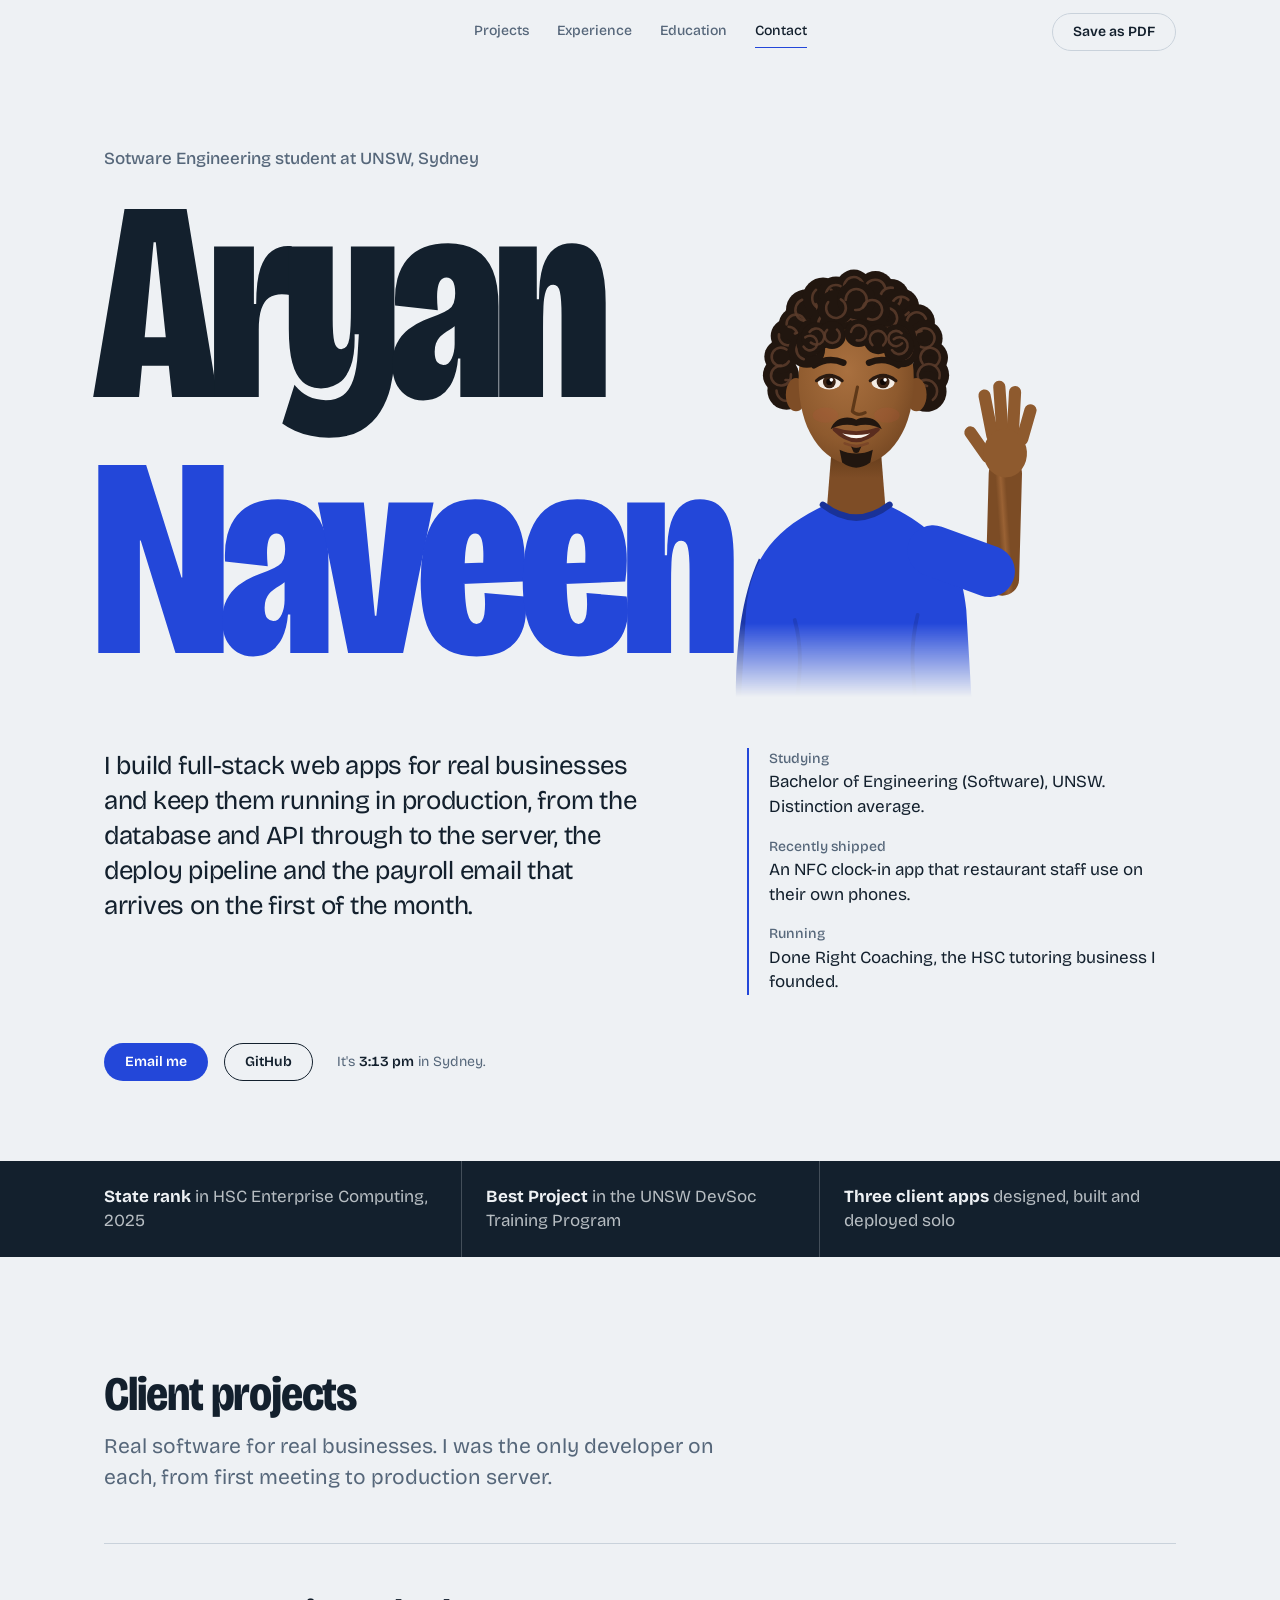
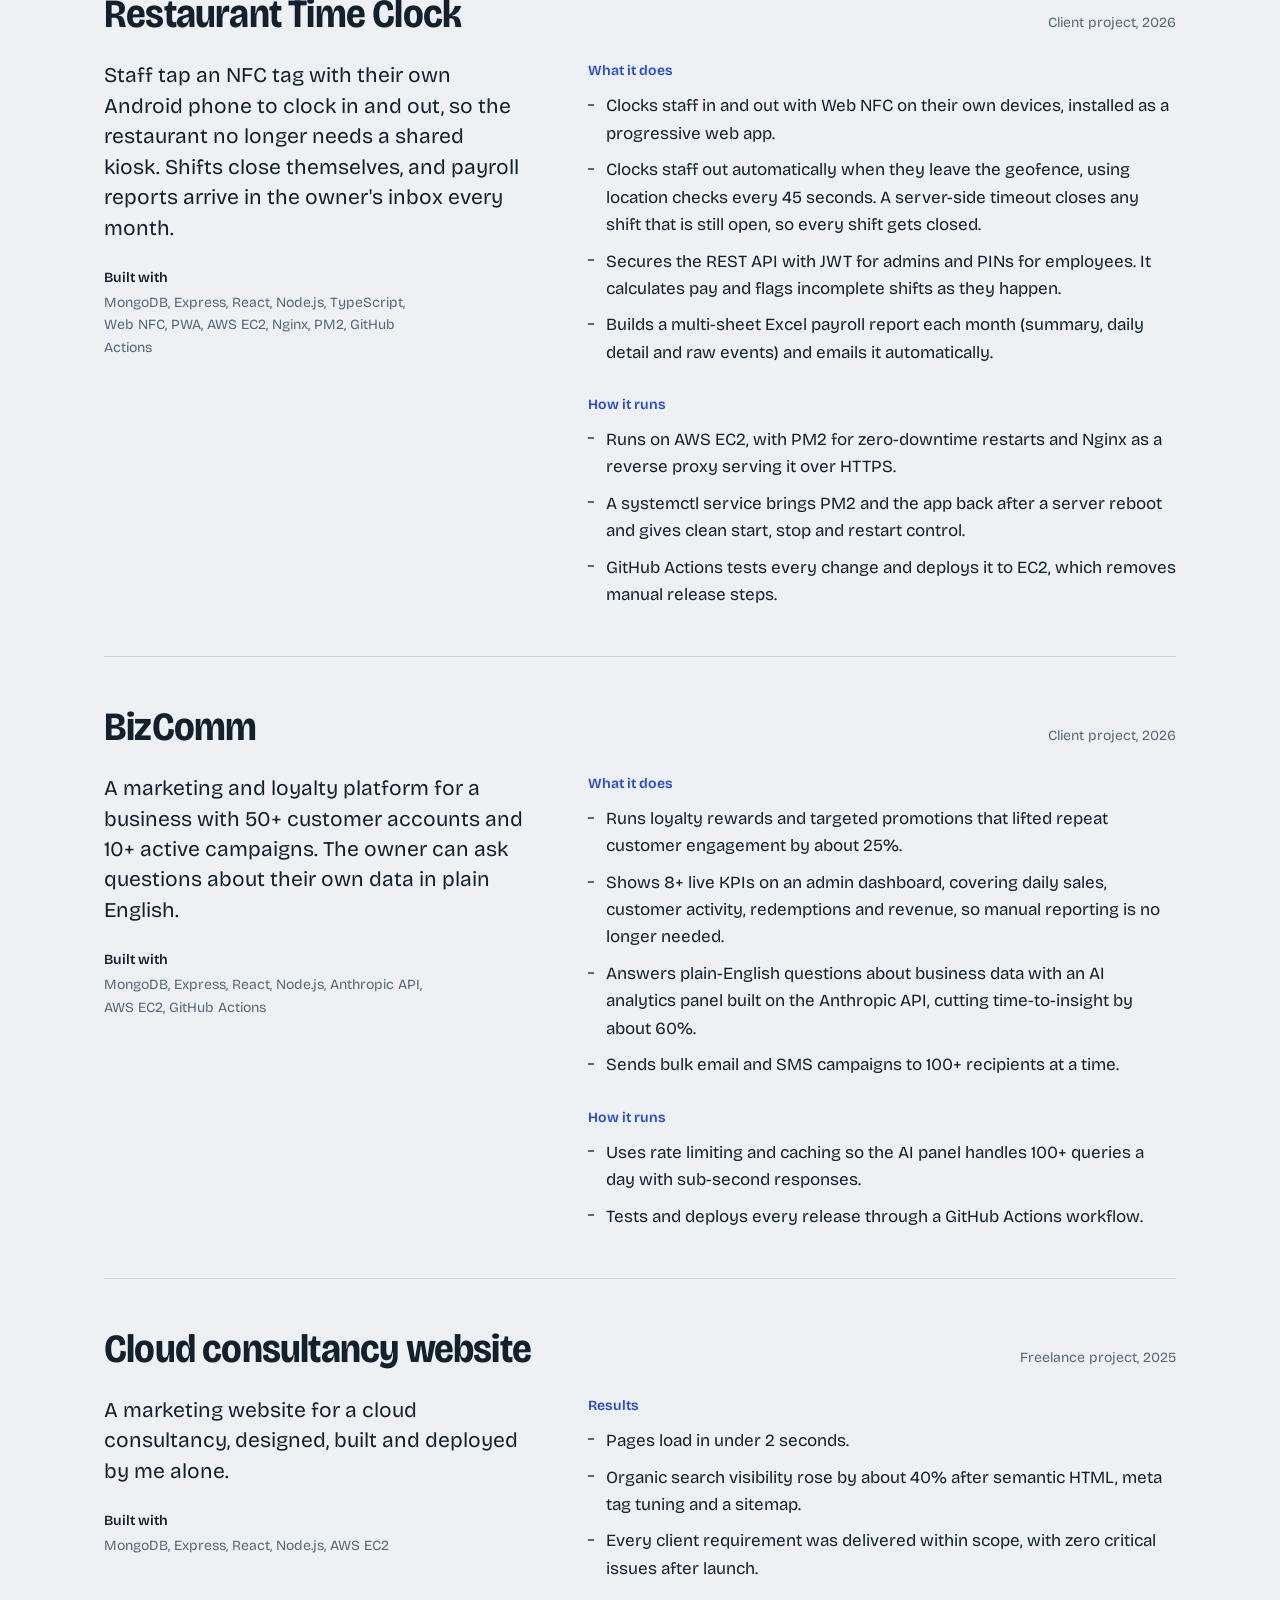
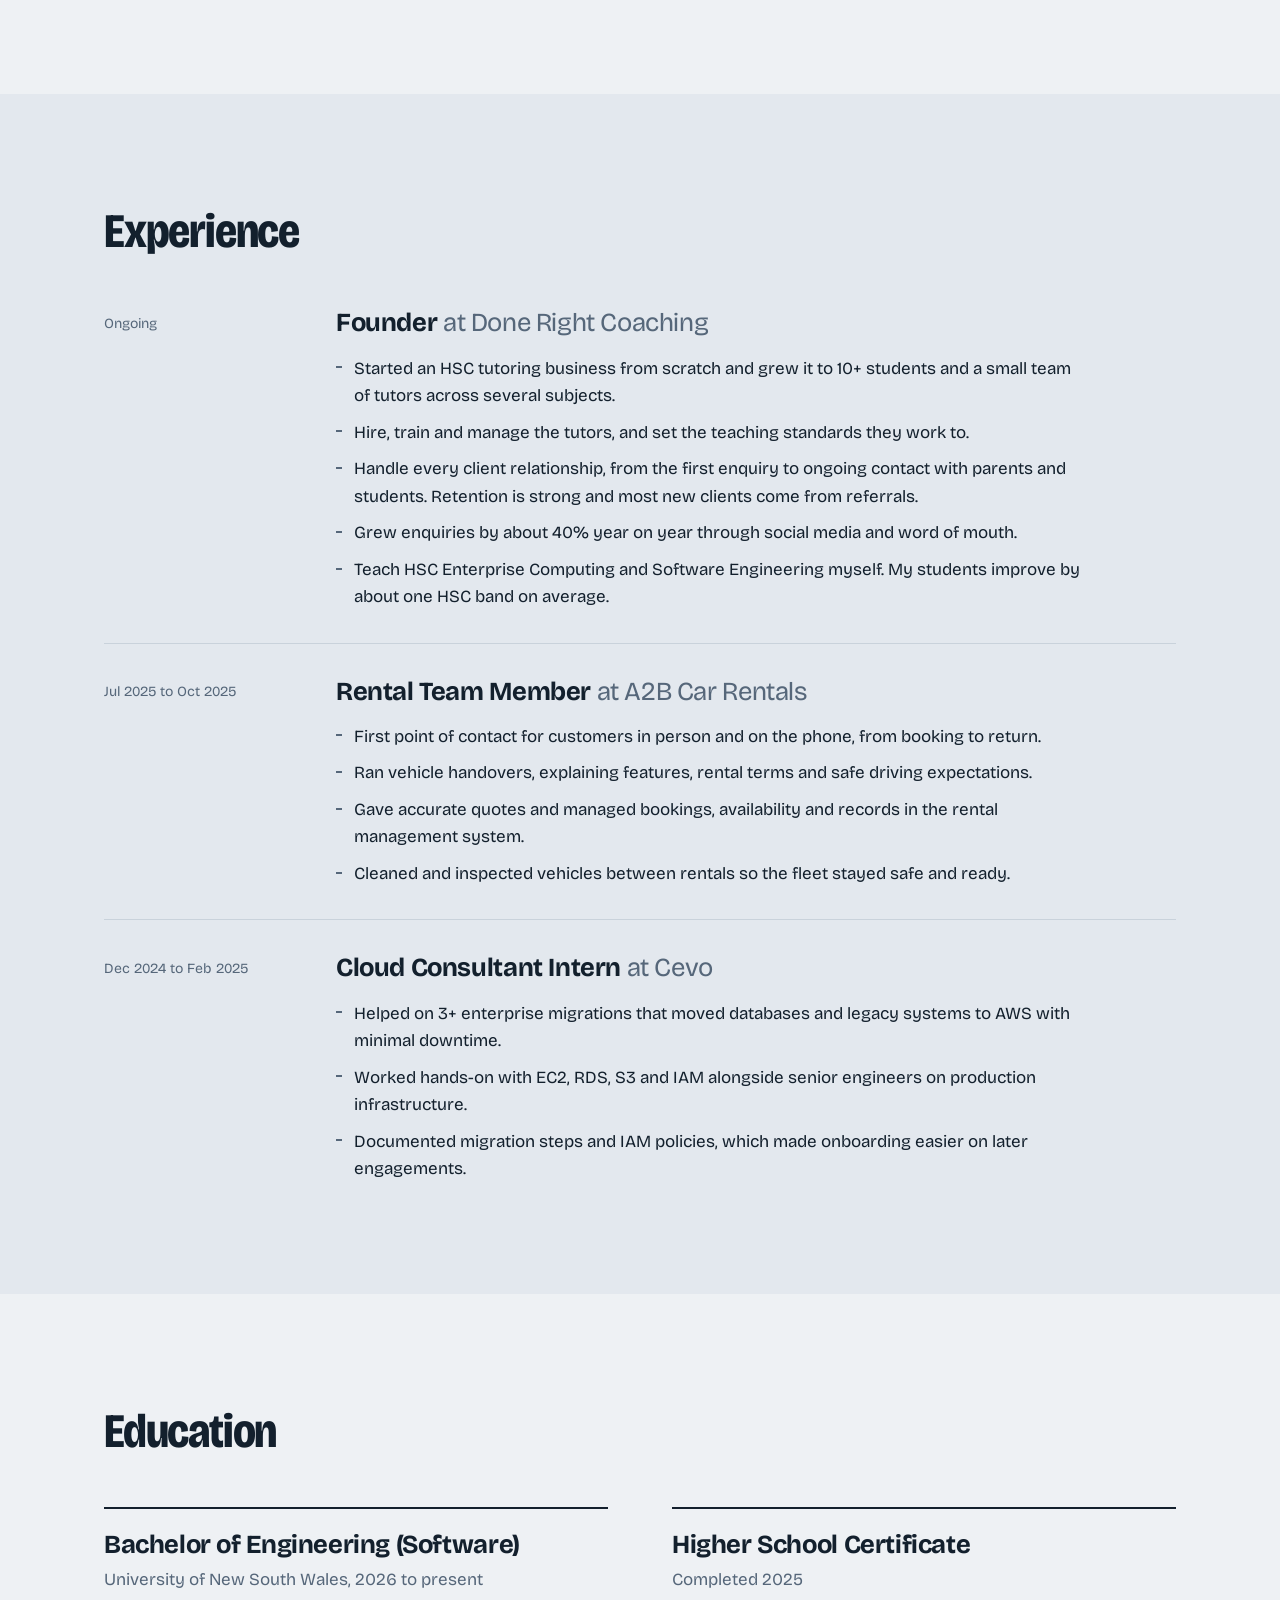
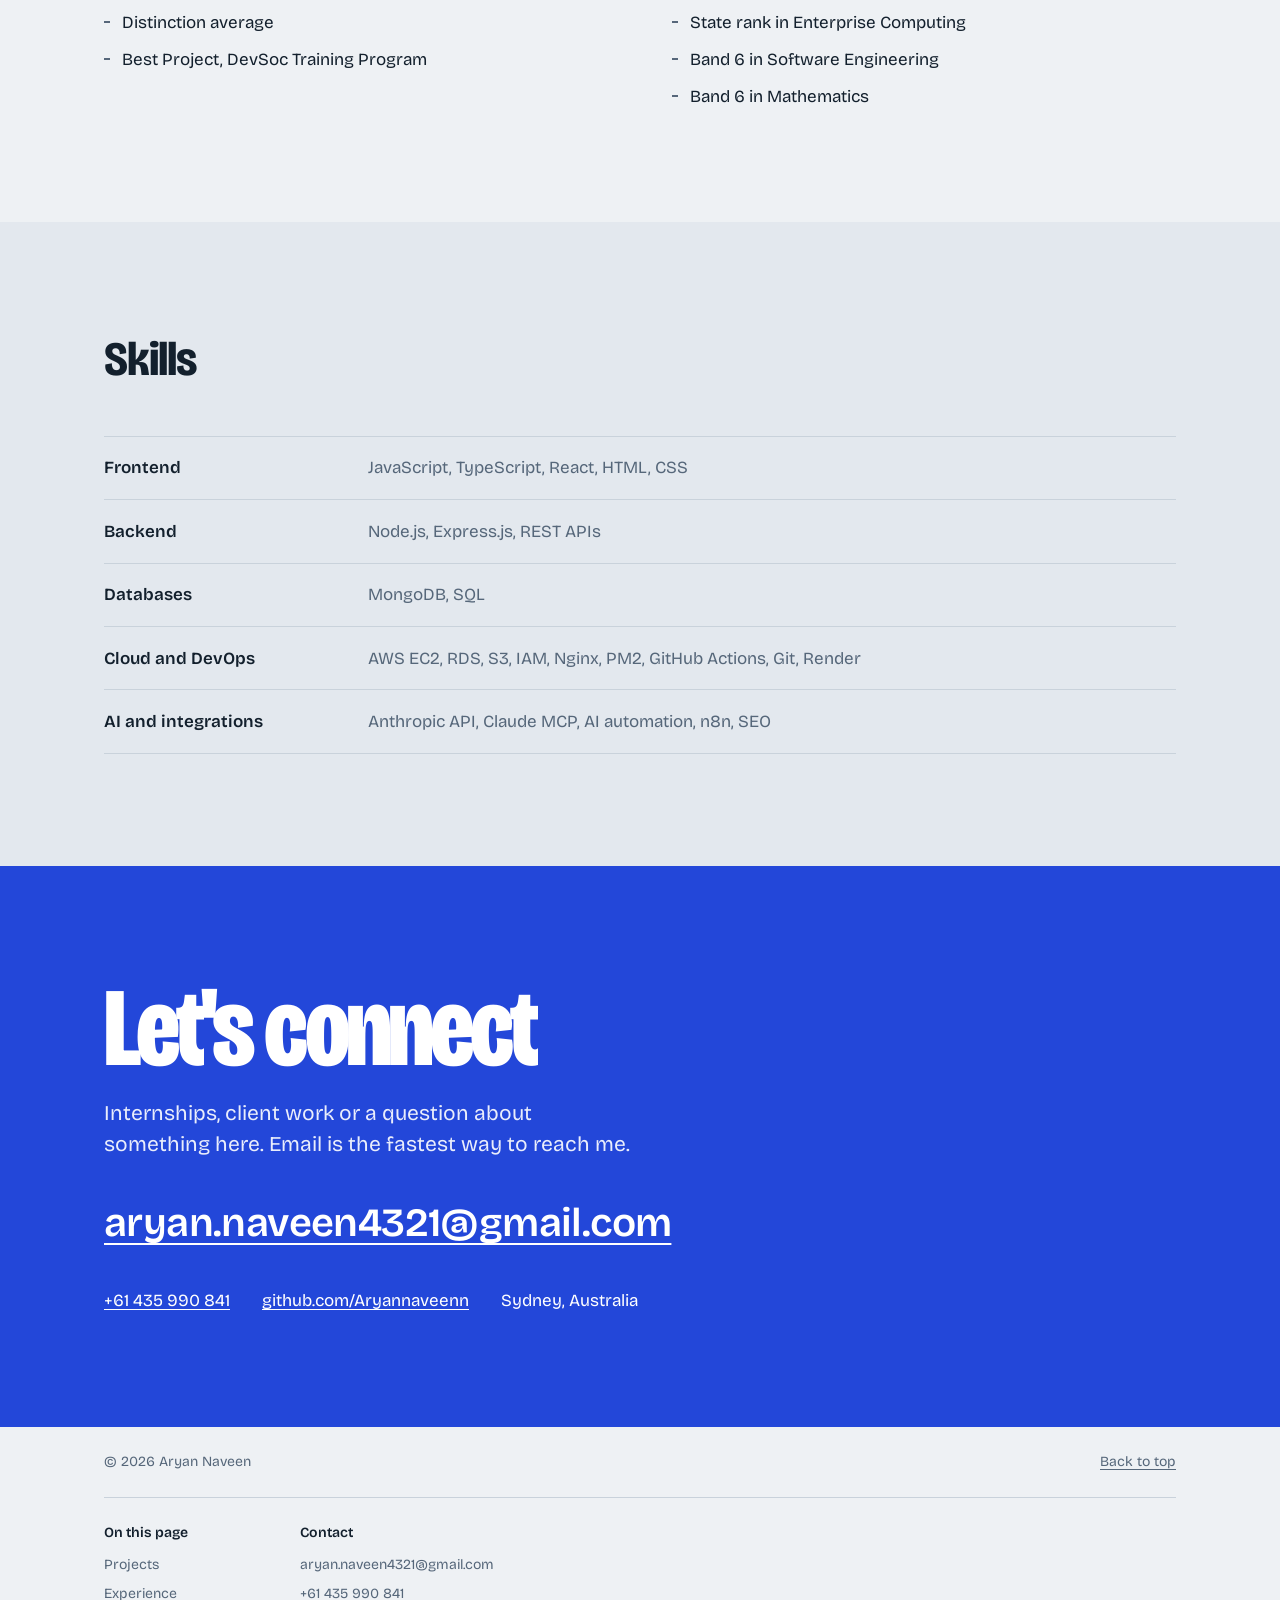
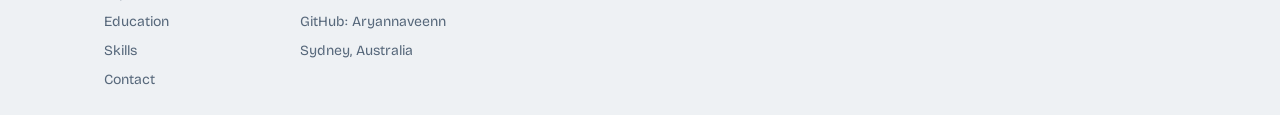
==== commit 36b8116d: "Test" ====
--- a/index.html
+++ b/index.html
@@ -34,7 +34,7 @@
     <!-- Hero -->
     <section class="hero" id="top">
       <div class="wrap">
-        <p class="hero__role">Software Engineering student at UNSW, Sydney</p>
+        <p class="hero__role">Sotware Engineering student at UNSW, Sydney</p>
         <div class="hero__stage">
           <h1 class="hero__name" aria-label="Aryan Naveen">
             <span class="hero__line"><span>Aryan</span></span>
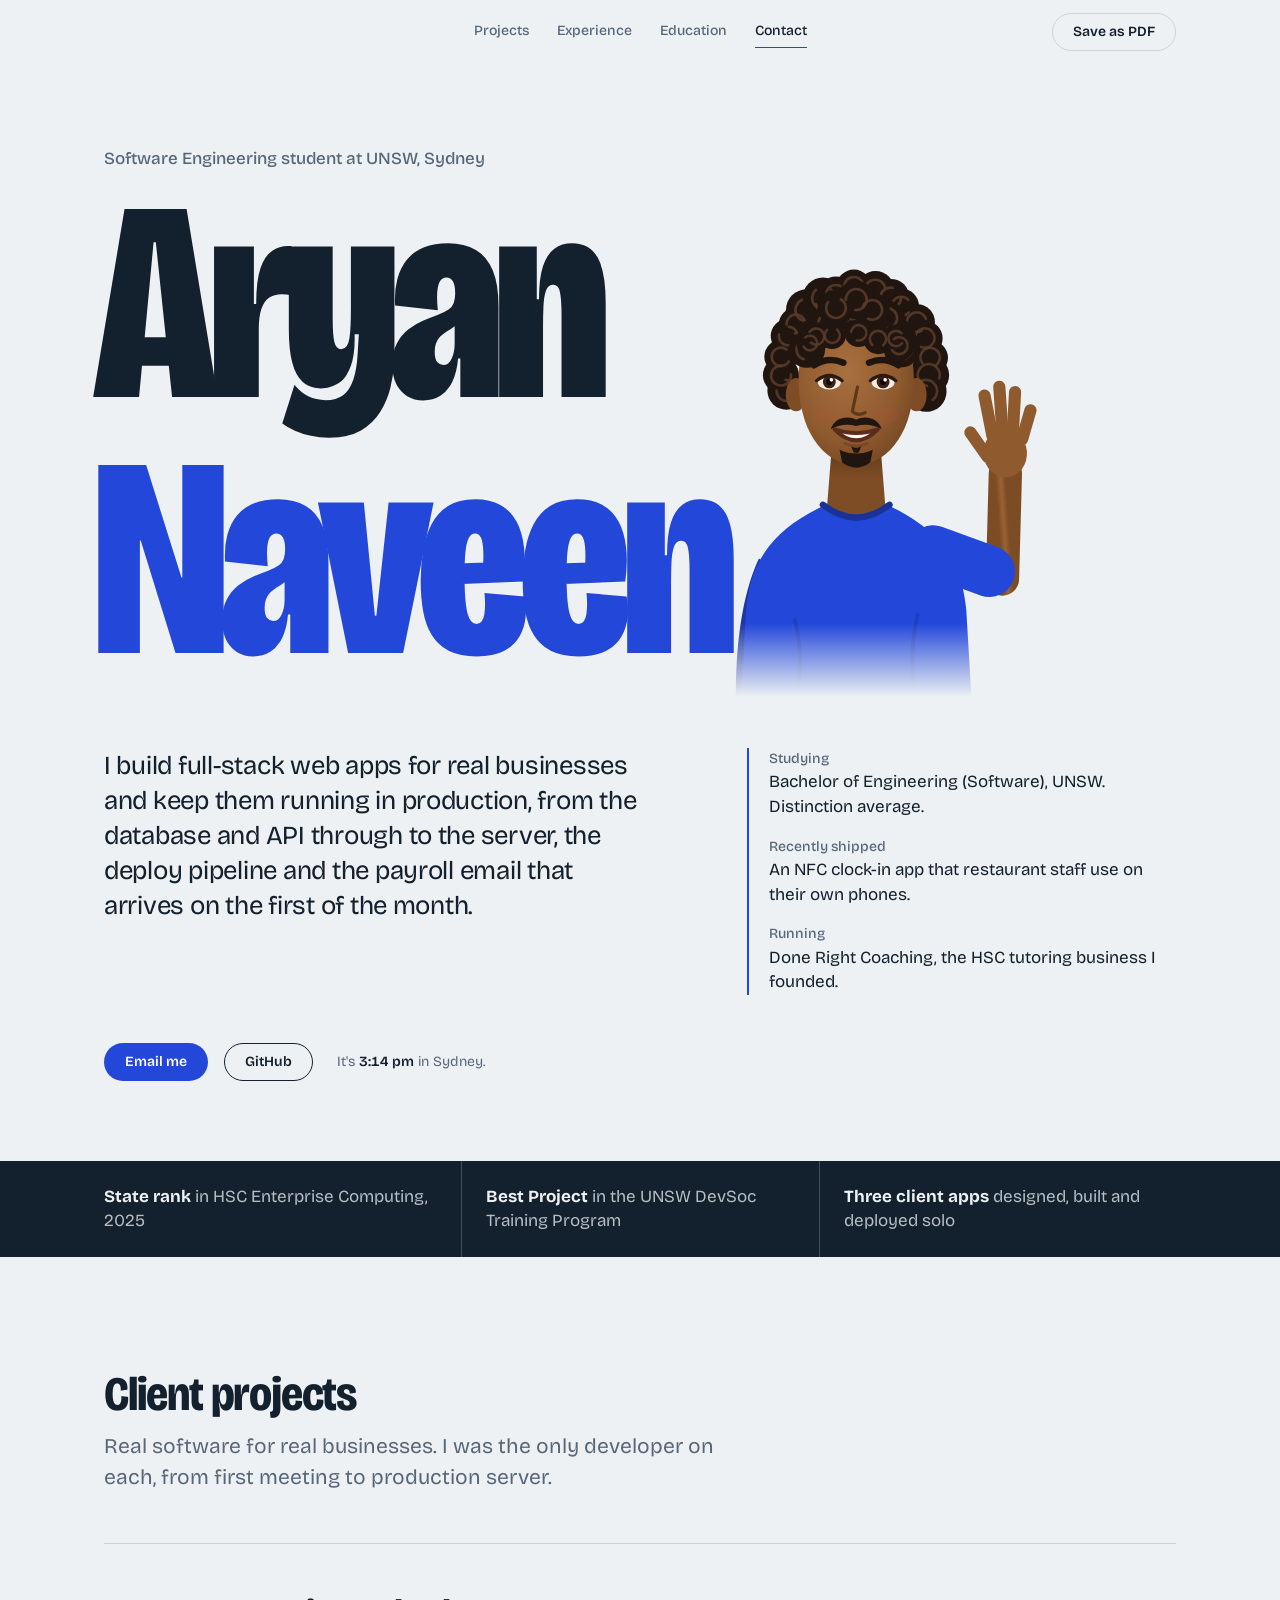
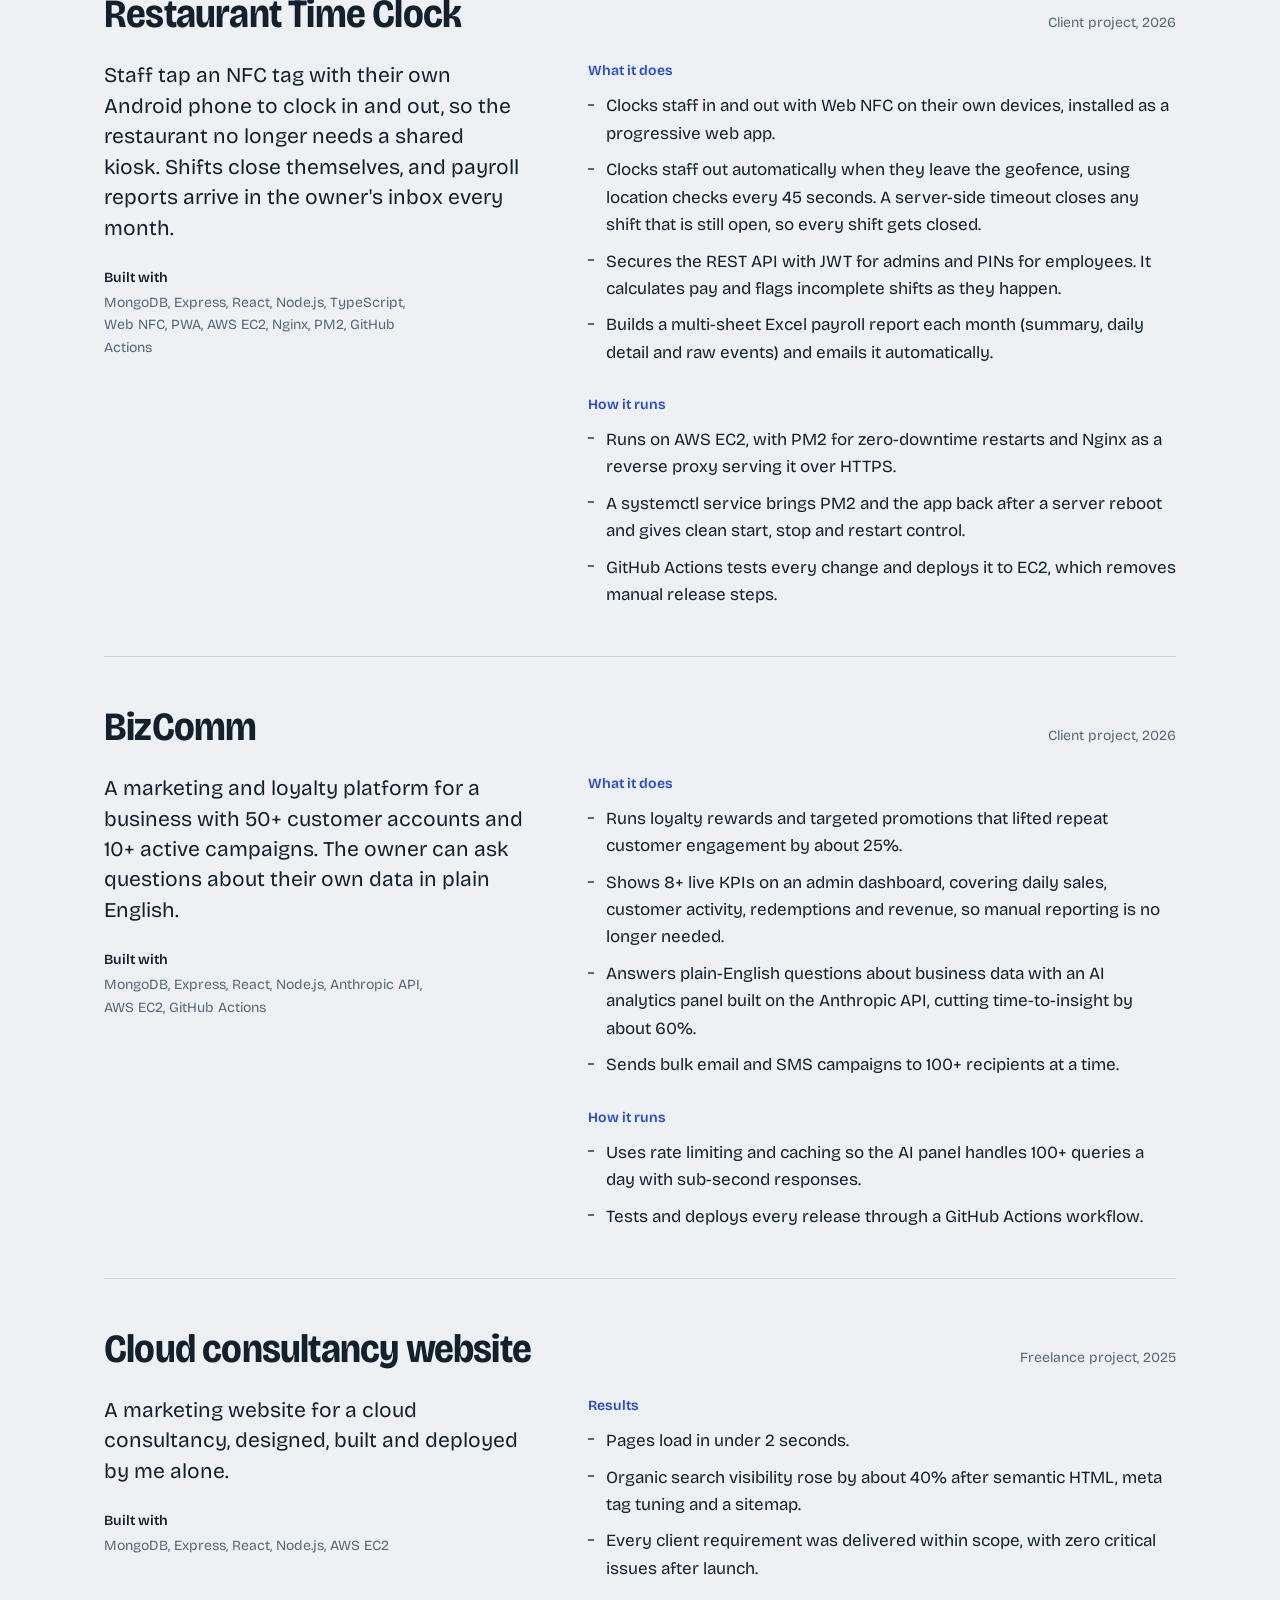
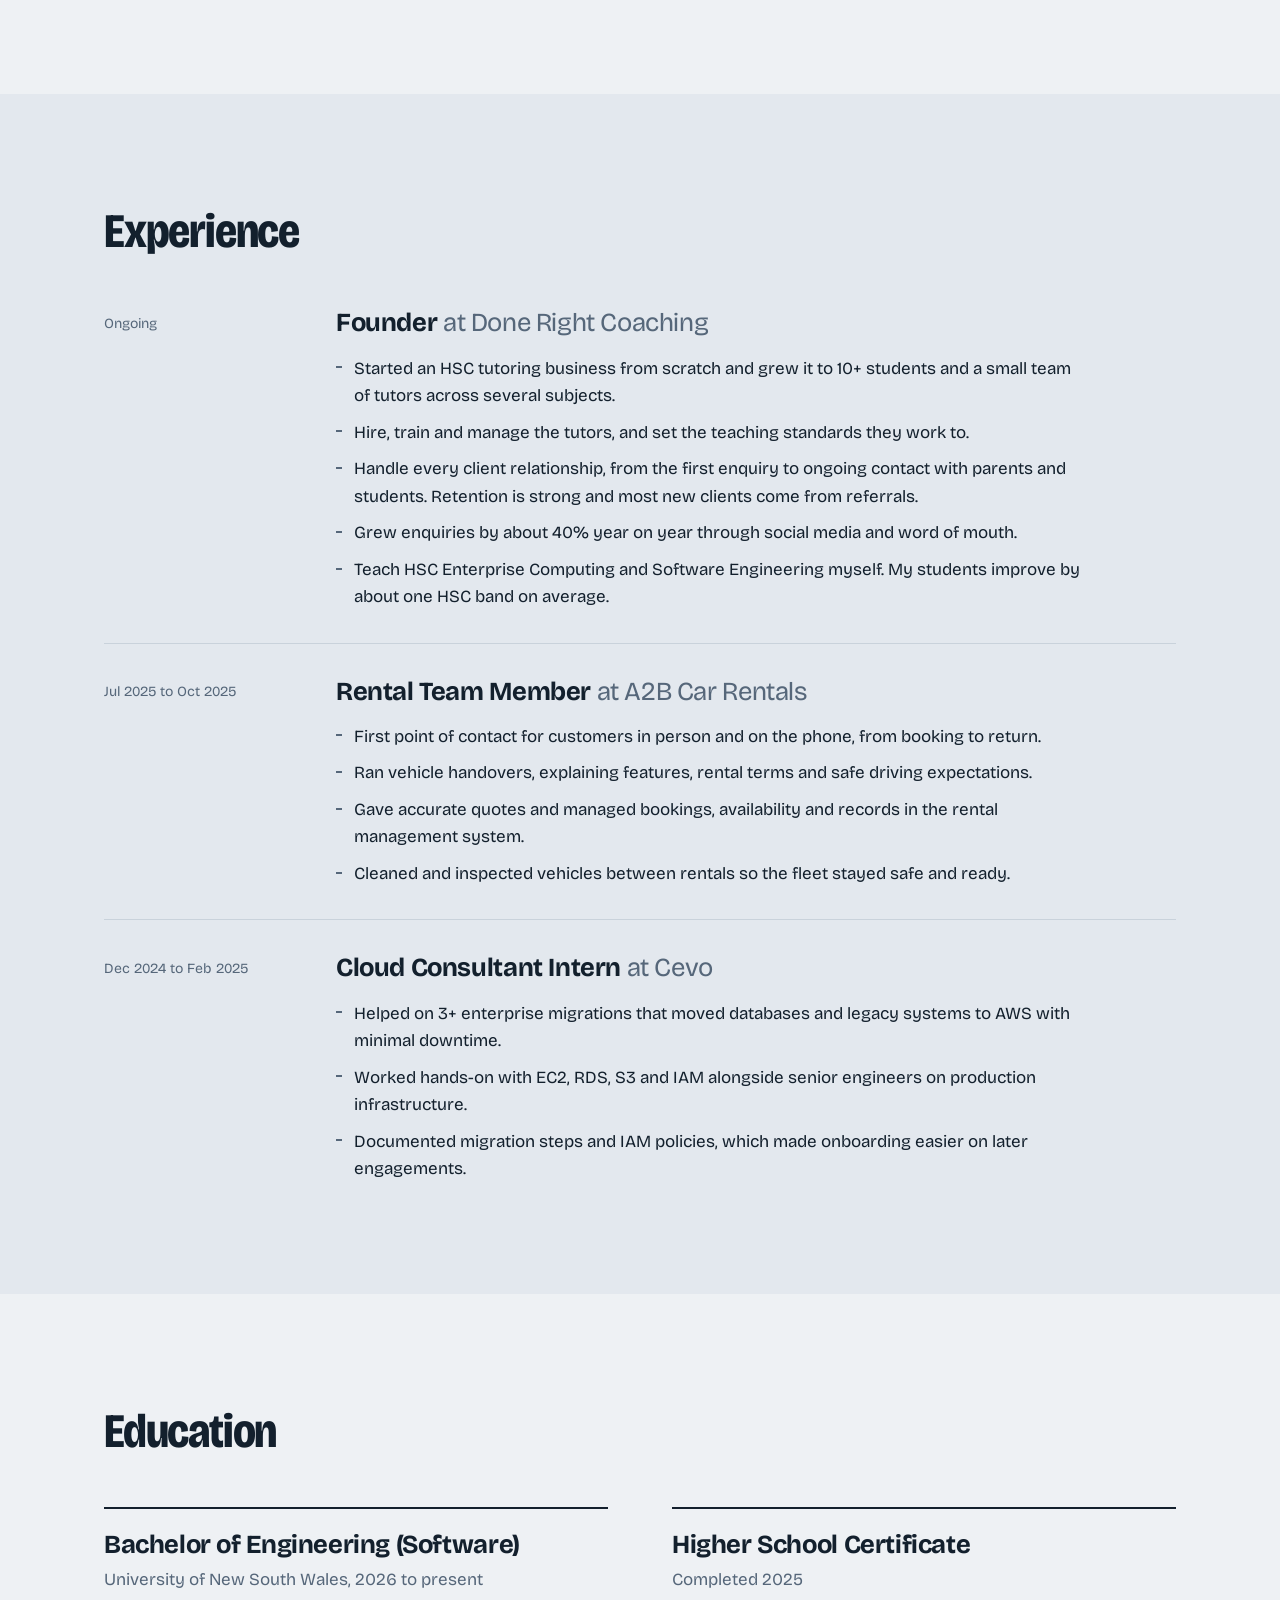
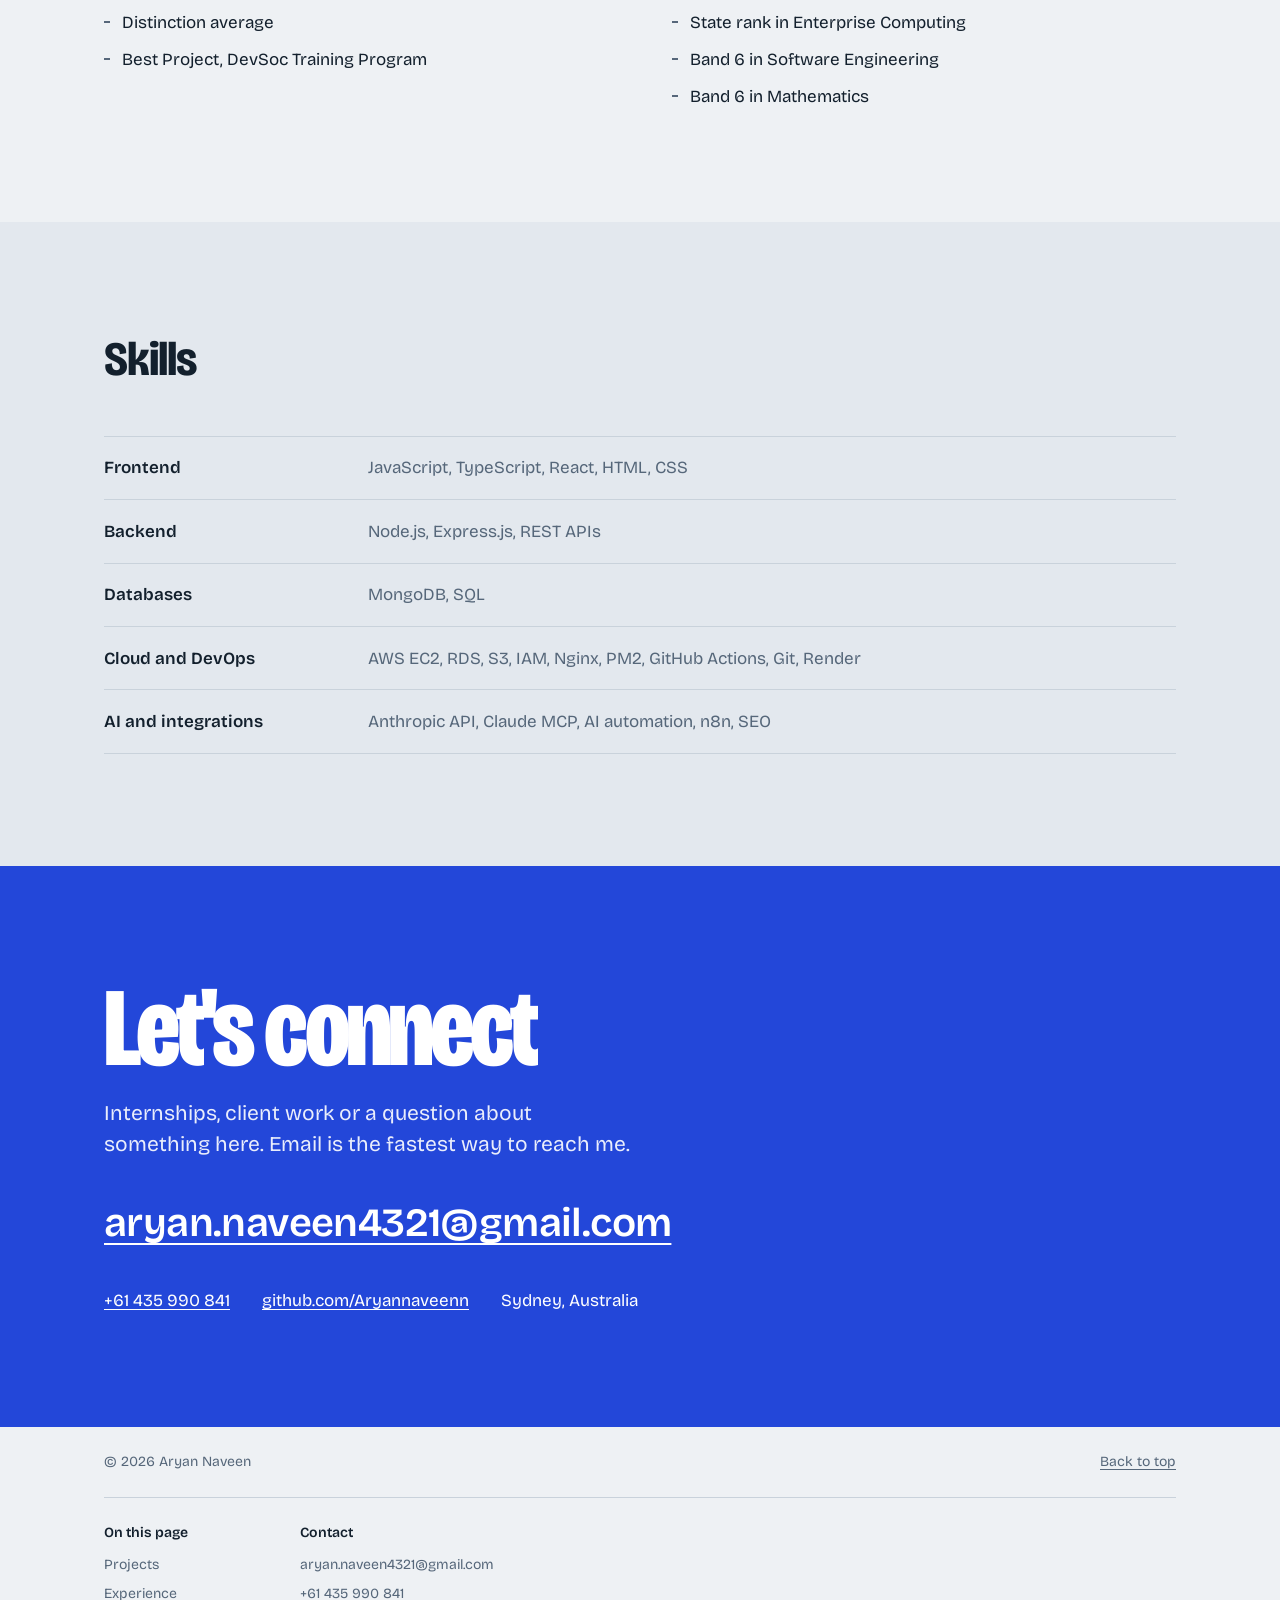
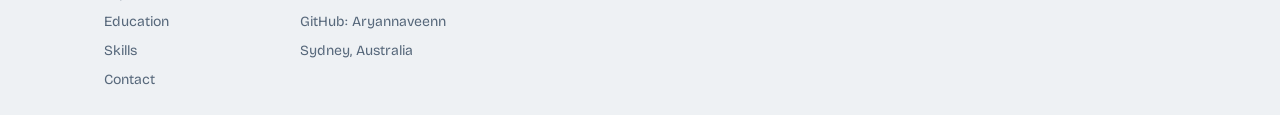
==== commit 02967f29: "Test" ====
--- a/index.html
+++ b/index.html
@@ -34,7 +34,7 @@
     <!-- Hero -->
     <section class="hero" id="top">
       <div class="wrap">
-        <p class="hero__role">Sotware Engineering student at UNSW, Sydney</p>
+        <p class="hero__role">Software Engineering student at UNSW, Sydney</p>
         <div class="hero__stage">
           <h1 class="hero__name" aria-label="Aryan Naveen">
             <span class="hero__line"><span>Aryan</span></span>
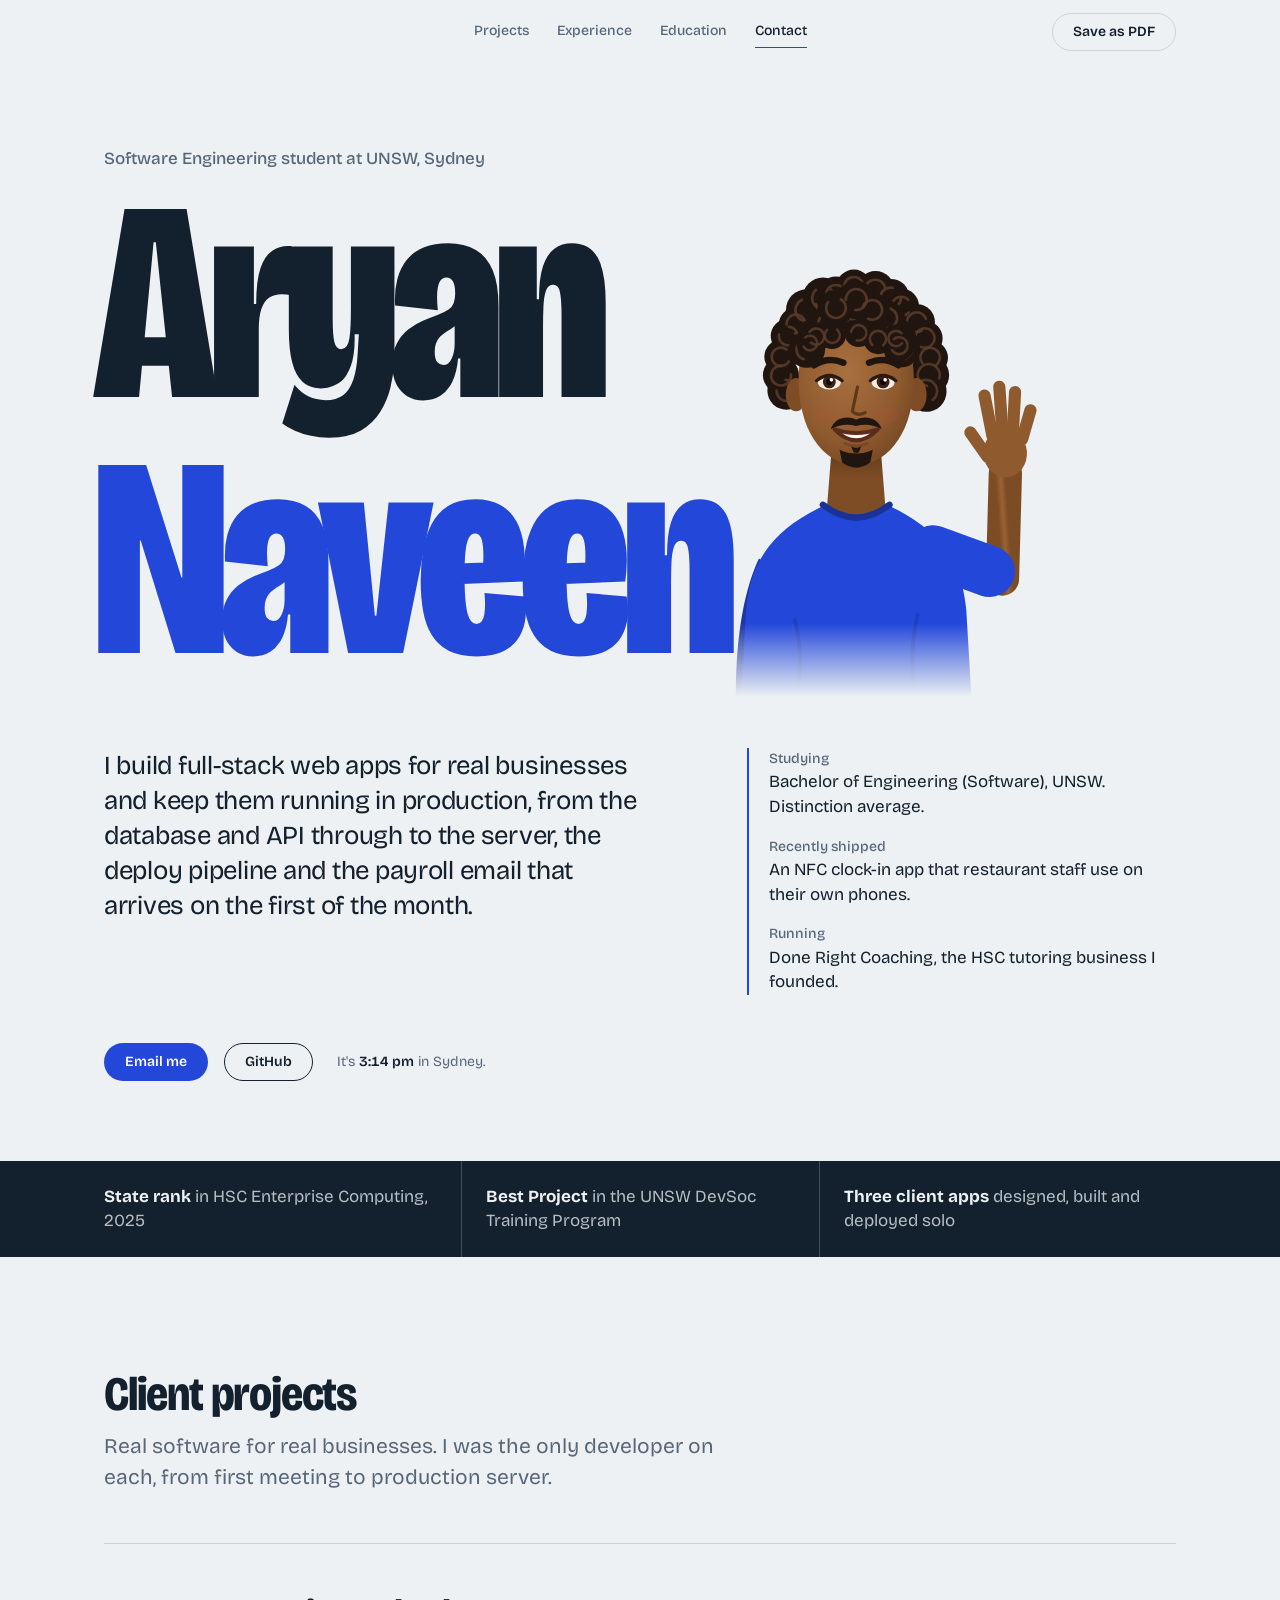
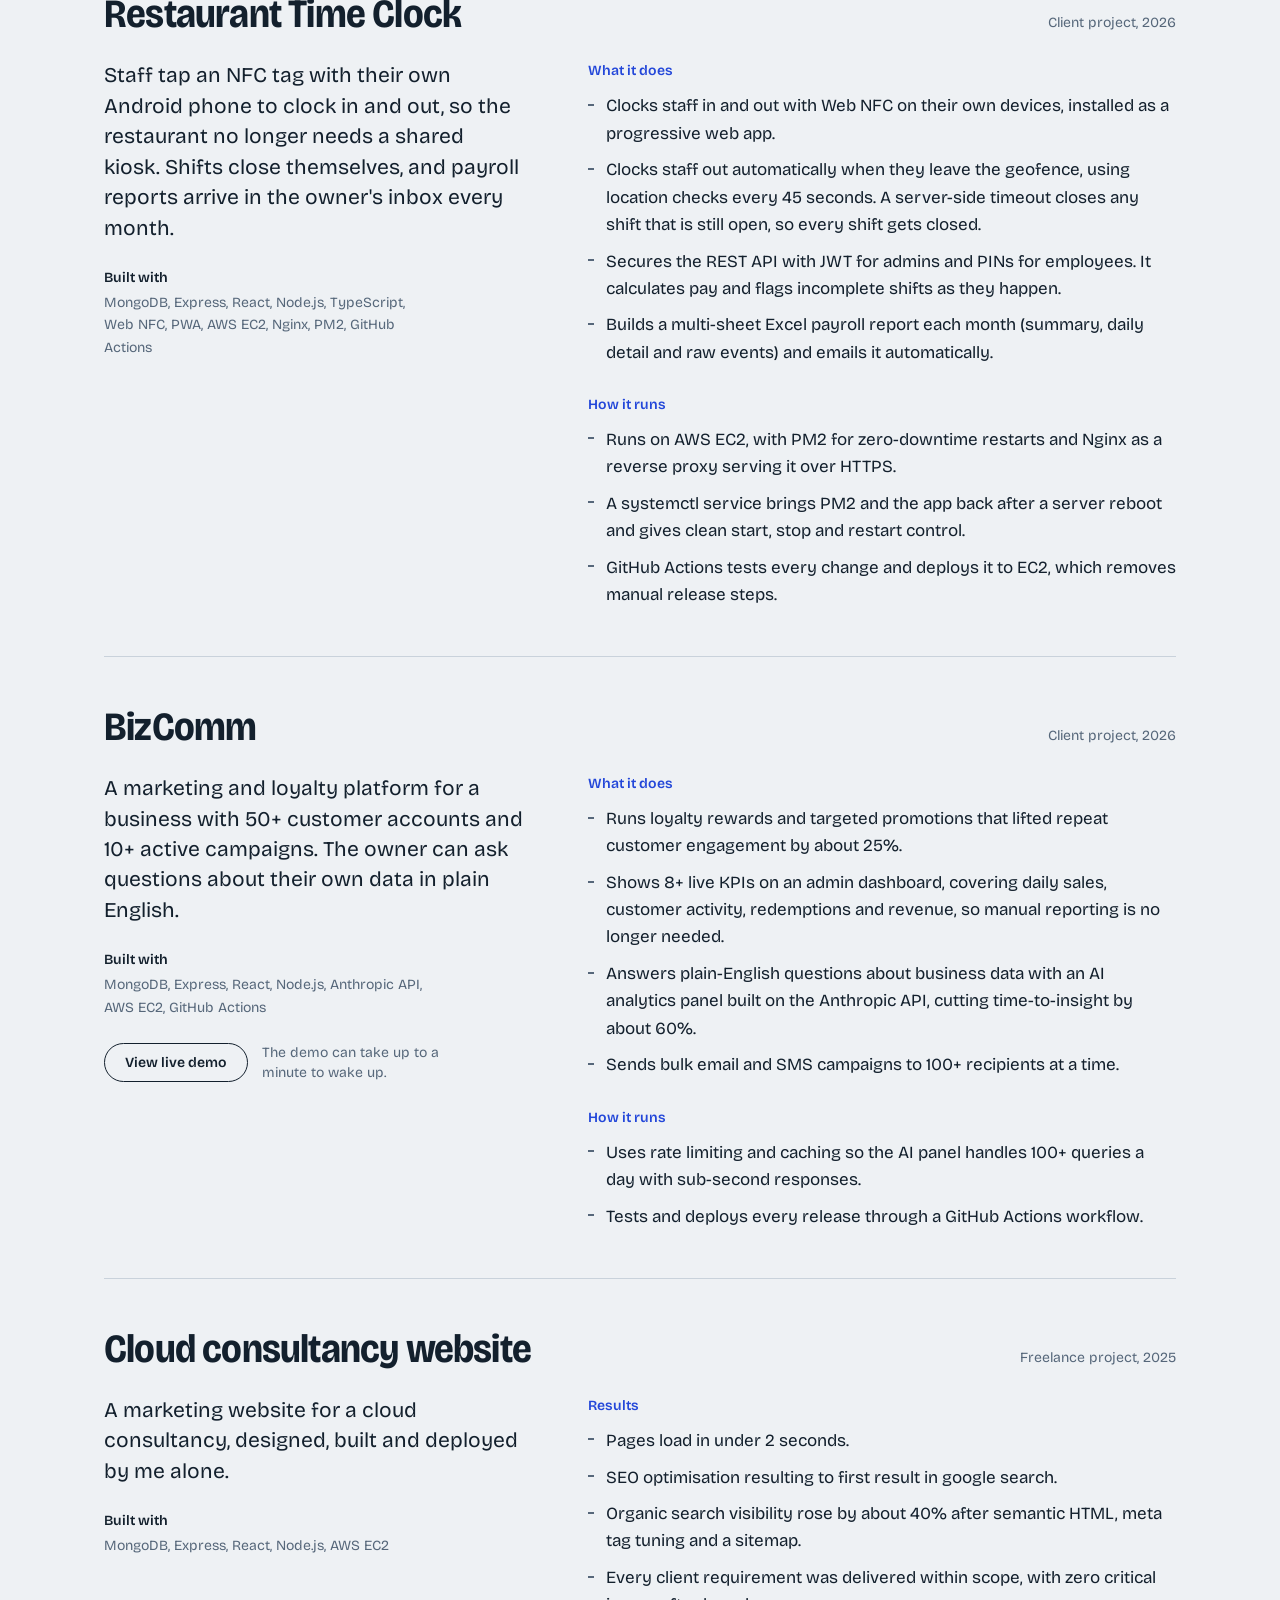
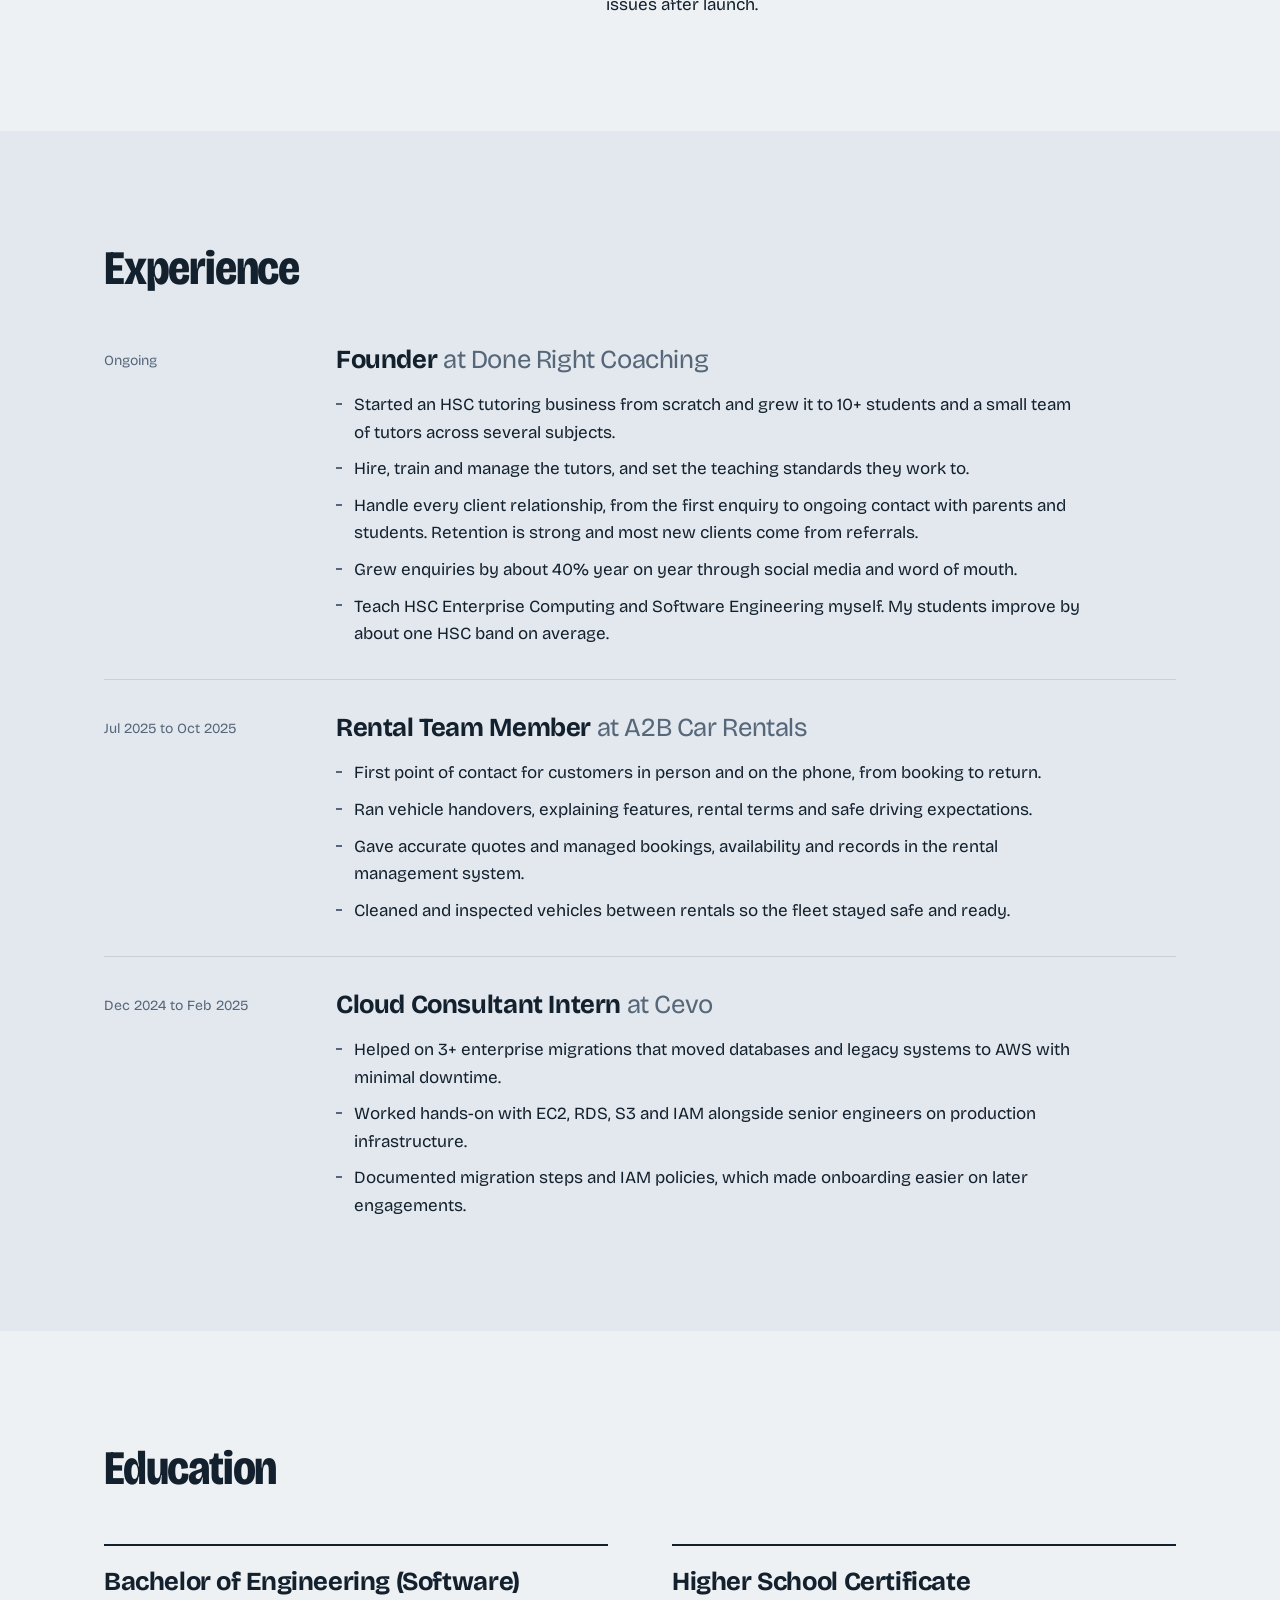
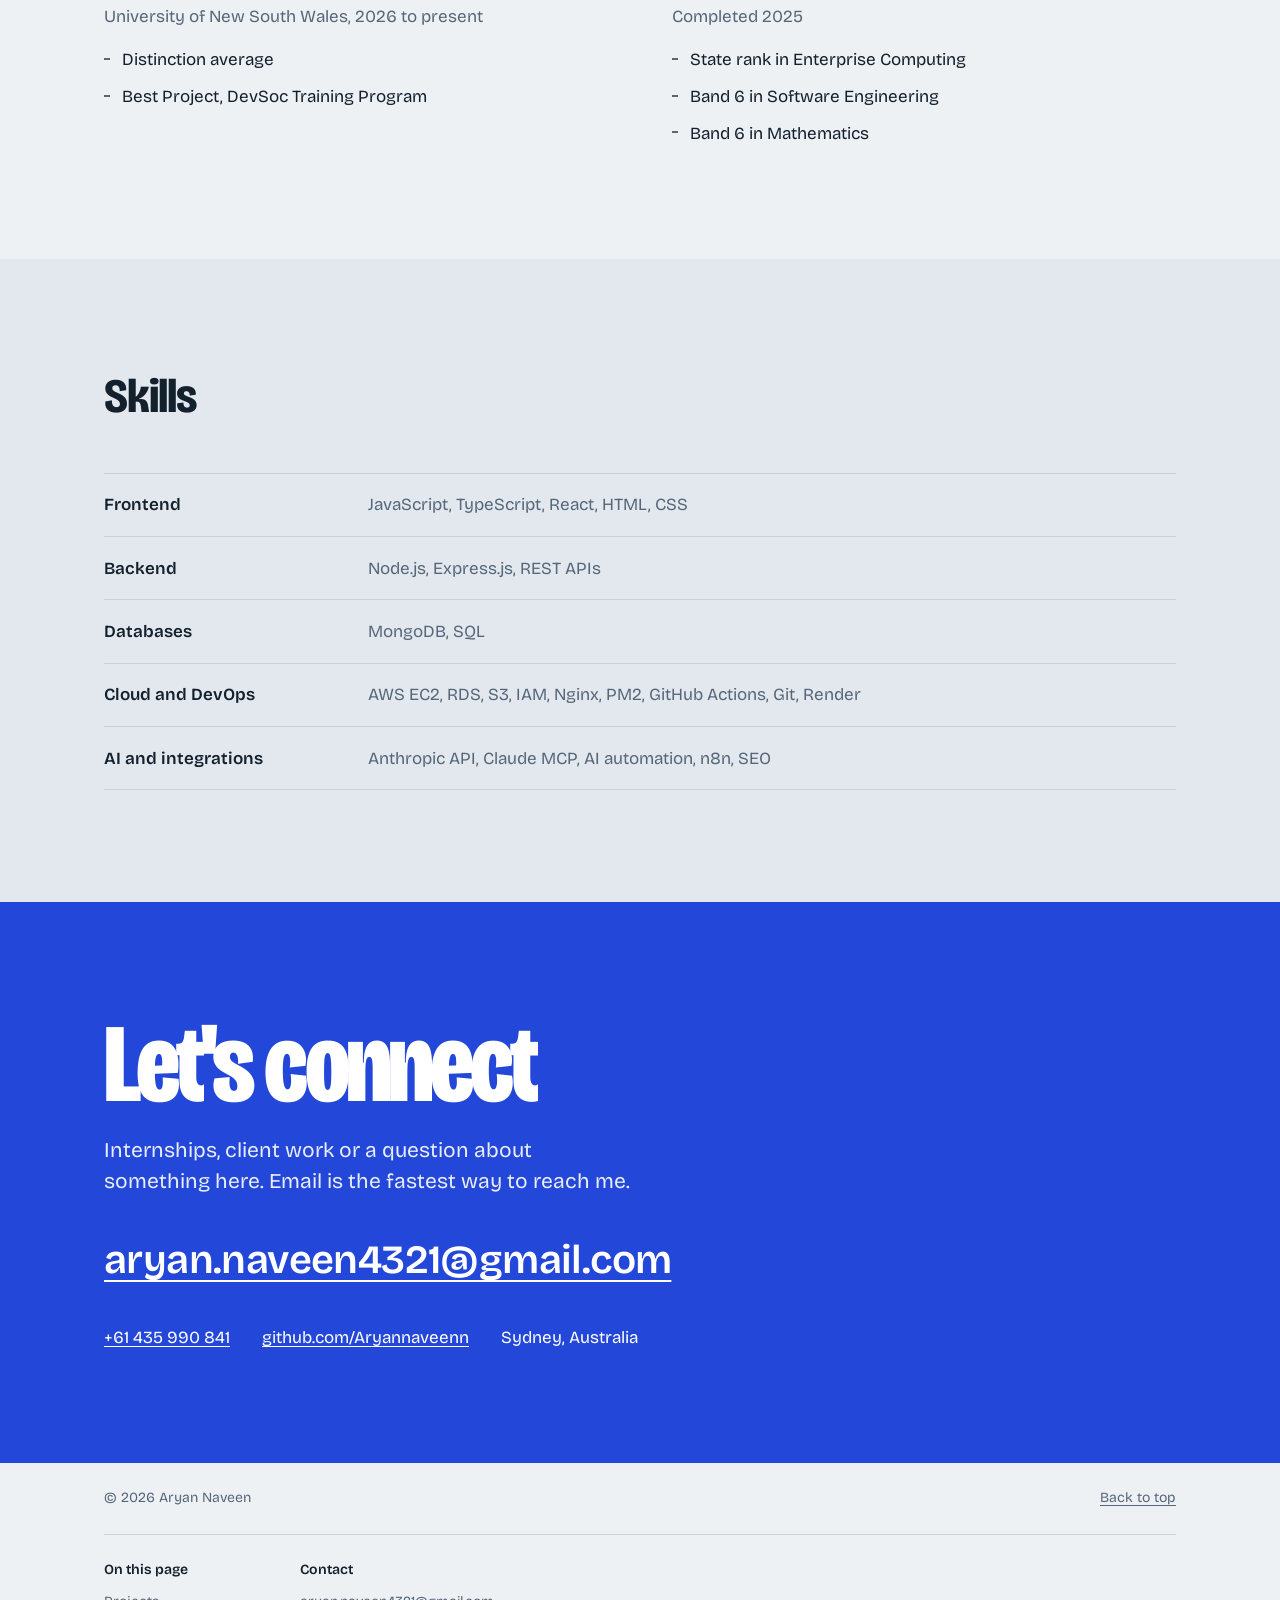
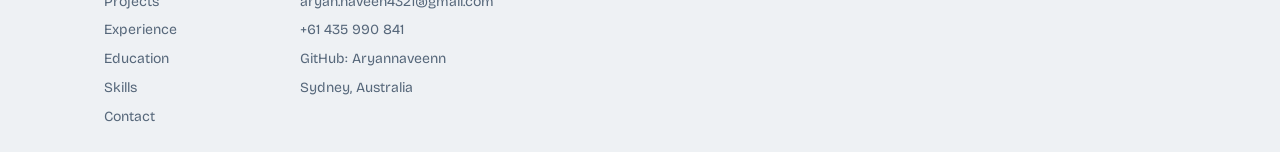
==== commit 07f4a5ea: "Test" ====
--- a/index.html
+++ b/index.html
@@ -316,6 +316,10 @@
                 A marketing and loyalty platform for a business with 50+ customer accounts and 10+ active campaigns. The owner can ask questions about their own data in plain English.
               </p>
               <p class="stack"><span>Built with</span> MongoDB, Express, React, Node.js, Anthropic API, AWS EC2, GitHub Actions</p>
+              <p class="project__links">
+                <a class="btn btn--line project__demo" href="https://bizzcomm-demo.onrender.com/dashboard" target="_blank" rel="noopener">View live demo</a>
+                <span class="project__note">The demo can take up to a minute to wake up.</span>
+              </p>
             </div>
             <div class="project__detail">
               <h4>What it does</h4>
@@ -350,6 +354,7 @@
               <h4>Results</h4>
               <ul>
                 <li>Pages load in under 2 seconds.</li>
+                <li>SEO optimisation resulting to first result in google search.</li>
                 <li>Organic search visibility rose by about 40% after semantic HTML, meta tag tuning and a sitemap.</li>
                 <li>Every client requirement was delivered within scope, with zero critical issues after launch.</li>
               </ul>
--- a/styles.css
+++ b/styles.css
@@ -500,6 +500,19 @@
   color: var(--muted);
   max-width: 36ch;
 }
+.project__links {
+  display: flex;
+  flex-wrap: wrap;
+  align-items: center;
+  gap: 0.5rem 0.9rem;
+  margin-top: 1.5rem;
+}
+.project__note {
+  font-size: var(--step--1);
+  color: var(--muted);
+  max-width: 24ch;
+  line-height: 1.4;
+}
 .stack span {
   display: block;
   color: var(--ink);
@@ -736,6 +749,10 @@
   .project__body { grid-template-columns: 1fr; gap: 3pt; }
   .project__summary { font-size: 9.5pt; max-width: none; }
   .stack { margin-top: 2pt; max-width: none; }
+  .project__links { margin-top: 2pt; }
+  .project__note { display: none; }
+  .project__demo { padding: 0; border: 0; border-radius: 0; font-size: 9pt; font-weight: 600; }
+  .project__demo::after { content: ": " attr(href); font-weight: 400; color: var(--muted); }
   .stack span { display: inline; margin-right: 4pt; }
   .project__detail h4 { margin-bottom: 2pt; }
   .project__detail ul + h4 { margin-top: 4pt; }
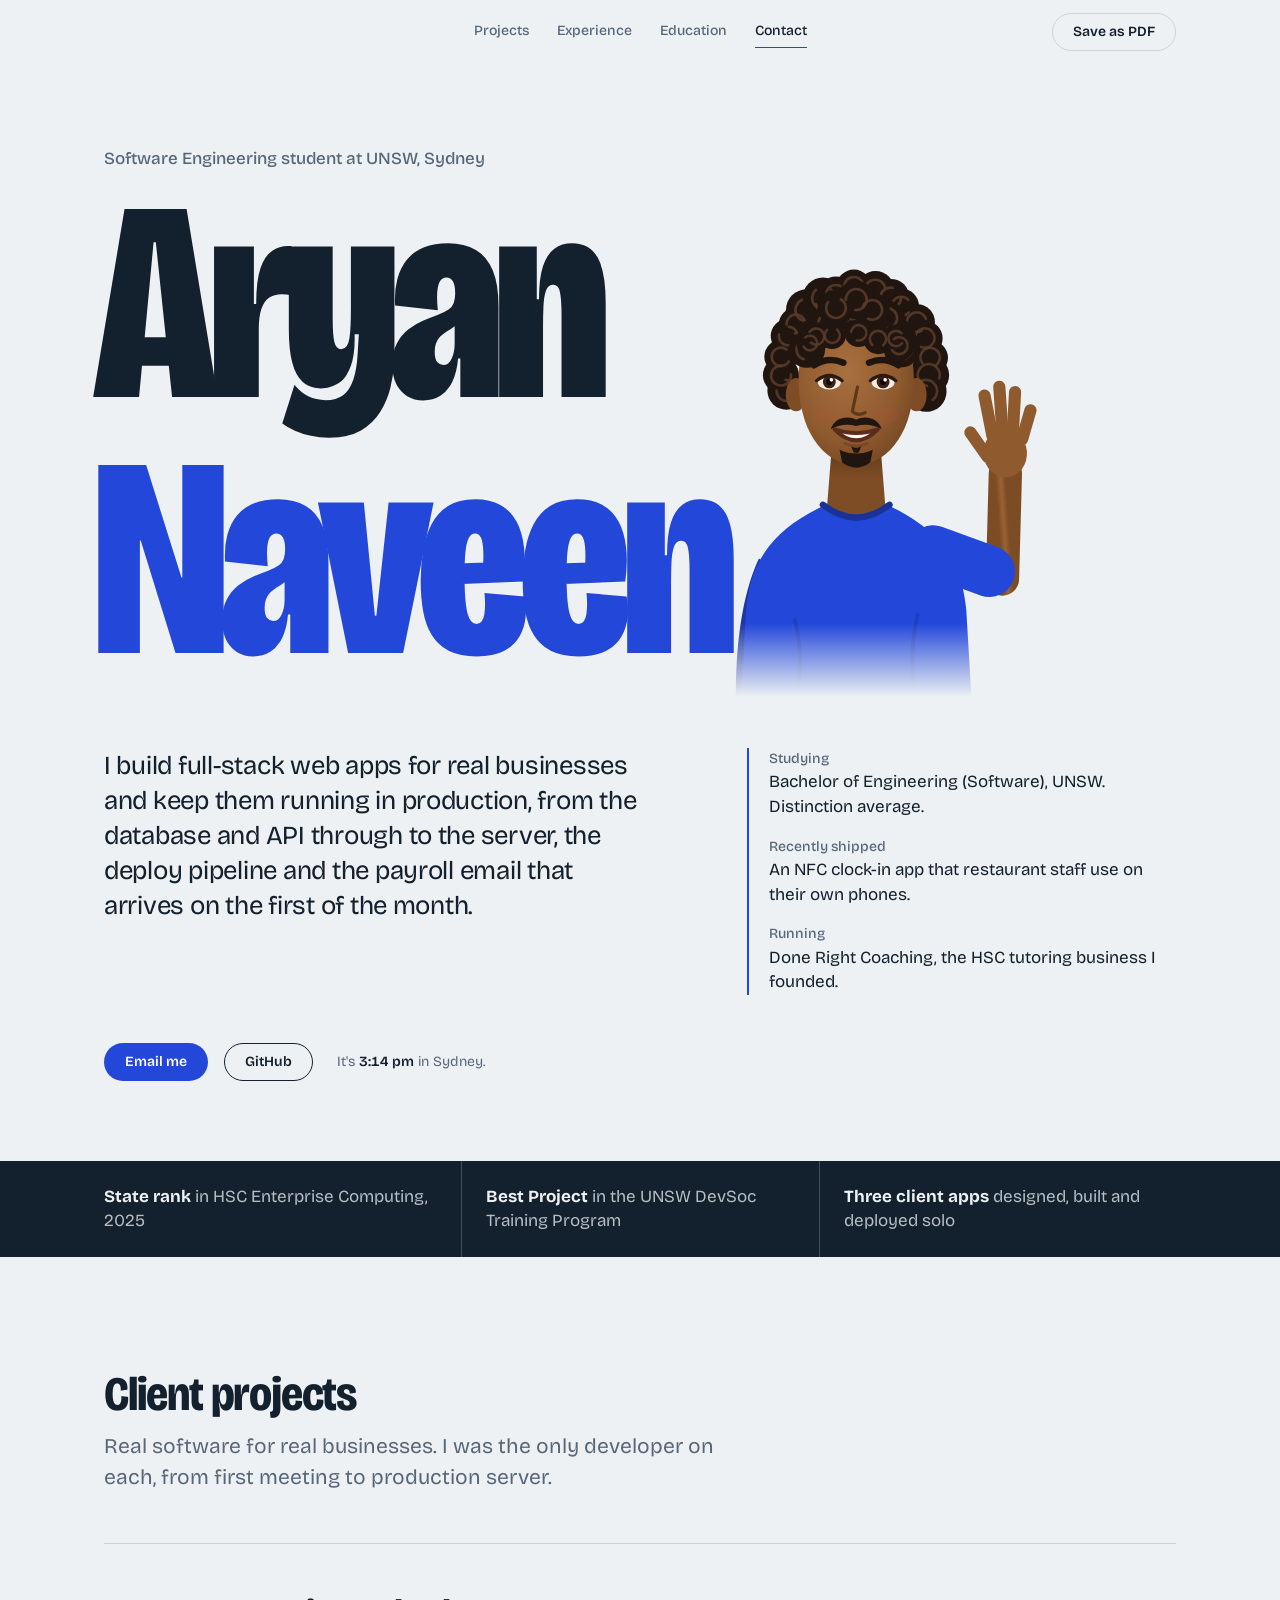
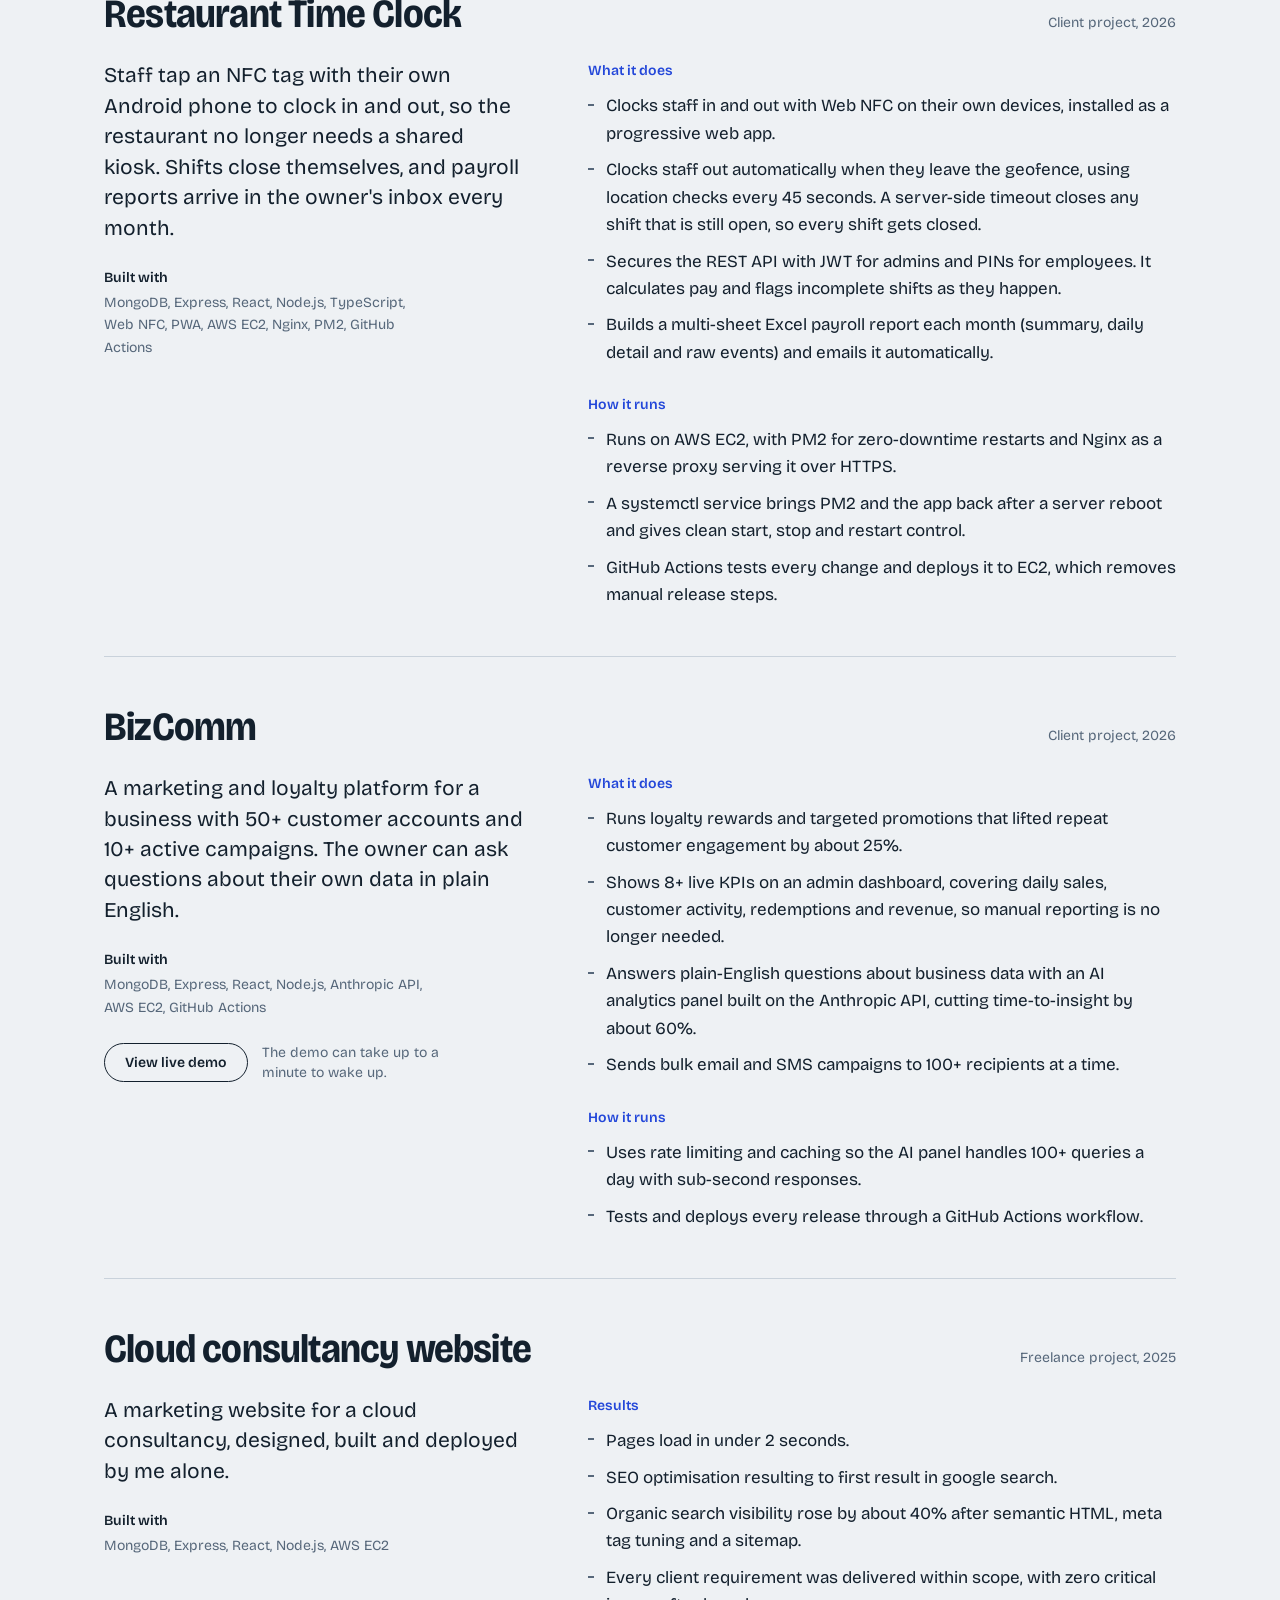
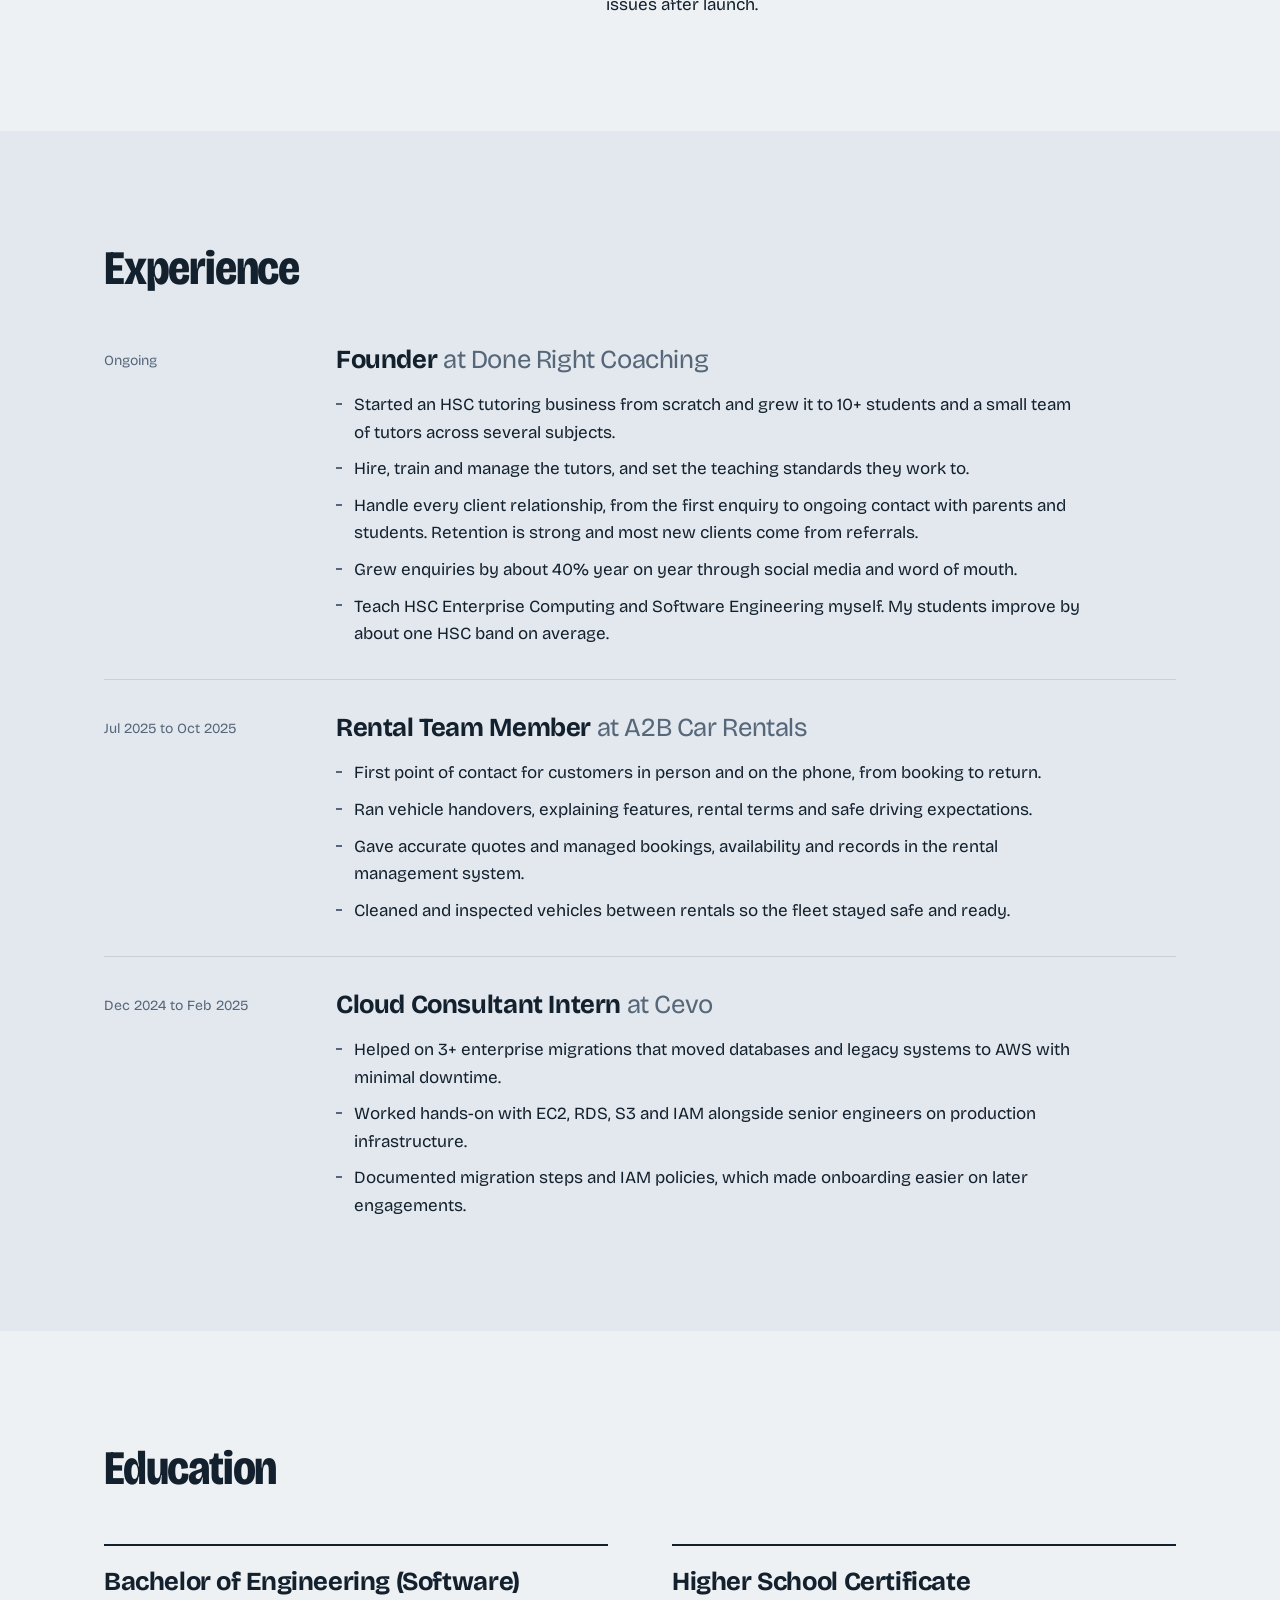
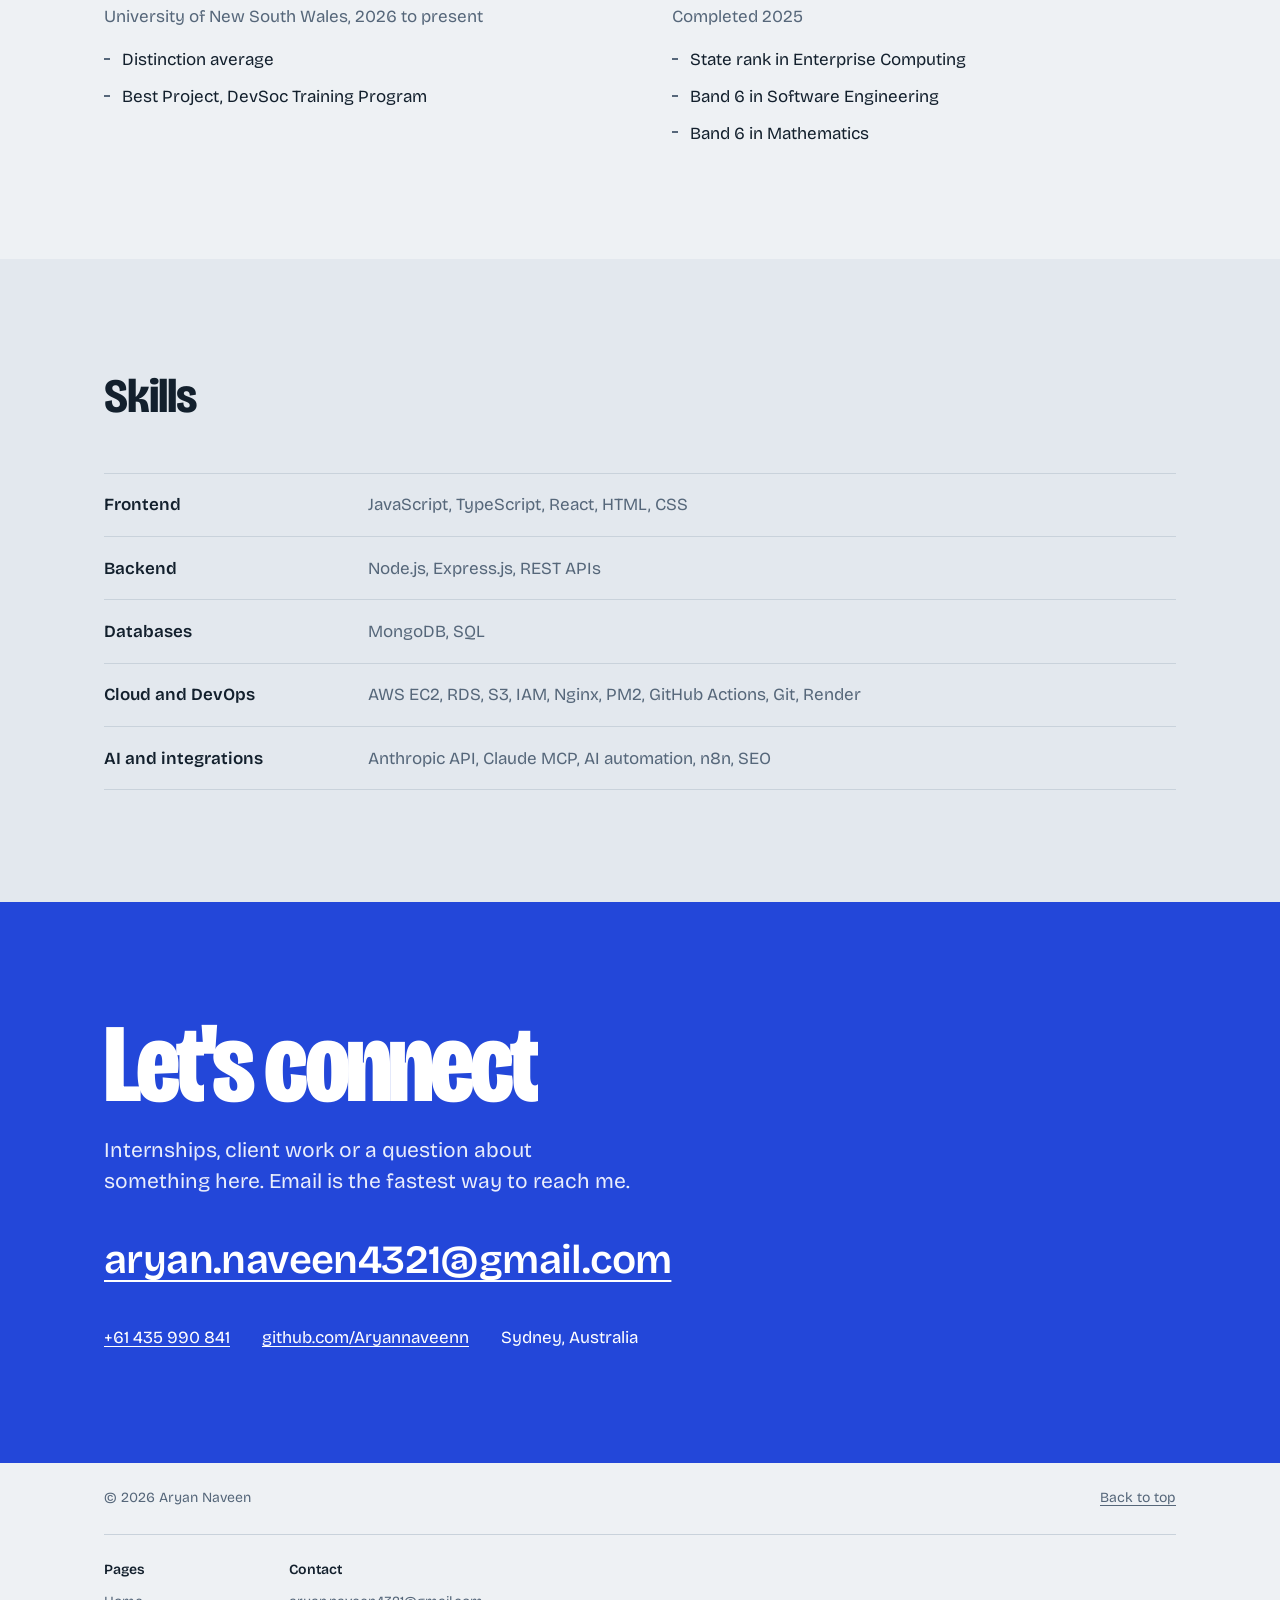
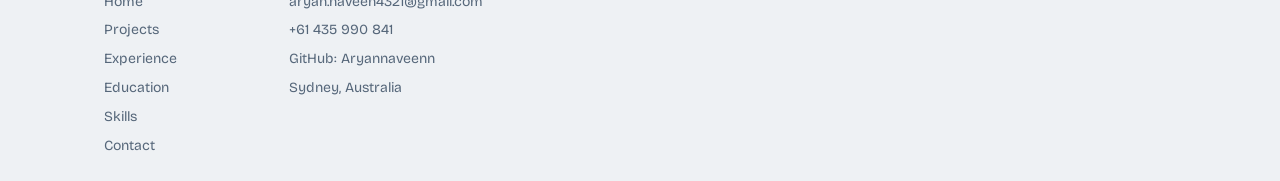
==== commit fd481029: "SEO" ====
--- a/index.html
+++ b/index.html
@@ -1,19 +1,88 @@
 <!doctype html>
-<html lang="en">
+<html lang="en-AU">
 <head>
   <meta charset="utf-8">
   <meta name="viewport" content="width=device-width, initial-scale=1">
-  <title>Aryan Naveen, Software Engineer</title>
-  <meta name="description" content="Aryan Naveen is a Software Engineering student at UNSW in Sydney who builds and deploys full-stack web apps for real clients.">
-  <meta property="og:title" content="Aryan Naveen, Software Engineer">
-  <meta property="og:description" content="Full-stack web apps built and deployed for real clients. Software Engineering at UNSW, Sydney.">
-  <meta property="og:type" content="website">
+  <title>Aryan Naveen | Software Engineer in Sydney</title>
+  <meta name="description" content="Aryan Naveen is a software engineering student at UNSW in Sydney who builds and deploys full-stack web apps for real businesses.">
+  <meta name="author" content="Aryan Naveen">
+  <meta name="robots" content="index, follow, max-image-preview:large">
+  <link rel="canonical" href="https://aryannaveen.com/">
+
+  <meta property="og:type" content="profile">
+  <meta property="og:site_name" content="Aryan Naveen">
+  <meta property="og:locale" content="en_AU">
+  <meta property="og:url" content="https://aryannaveen.com/">
+  <meta property="og:title" content="Aryan Naveen | Software Engineer in Sydney">
+  <meta property="og:description" content="Full-stack web apps built and deployed for real businesses. Software Engineering at UNSW, Sydney.">
+  <meta property="og:image" content="https://aryannaveen.com/og-image.png">
+  <meta property="og:image:width" content="1200">
+  <meta property="og:image:height" content="630">
+  <meta property="og:image:alt" content="Aryan Naveen, software engineer in Sydney">
+  <meta property="profile:first_name" content="Aryan">
+  <meta property="profile:last_name" content="Naveen">
+  <meta name="twitter:card" content="summary_large_image">
+  <meta name="twitter:title" content="Aryan Naveen | Software Engineer in Sydney">
+  <meta name="twitter:description" content="Full-stack web apps built and deployed for real businesses. Software Engineering at UNSW, Sydney.">
+  <meta name="twitter:image" content="https://aryannaveen.com/og-image.png">
+
   <meta name="theme-color" content="#EEF1F4">
-  <link rel="icon" href="data:image/svg+xml,%3Csvg xmlns='http://www.w3.org/2000/svg' viewBox='0 0 64 64'%3E%3Crect width='64' height='64' rx='14' fill='%232347D9'/%3E%3Ctext x='32' y='43' text-anchor='middle' font-family='Arial,sans-serif' font-weight='700' font-size='28' fill='white'%3EAN%3C/text%3E%3C/svg%3E">
+  <link rel="icon" href="favicon.svg" type="image/svg+xml">
+  <link rel="icon" href="favicon-48.png" type="image/png" sizes="48x48">
+  <link rel="apple-touch-icon" href="apple-touch-icon.png">
   <link rel="preconnect" href="https://fonts.googleapis.com">
   <link rel="preconnect" href="https://fonts.gstatic.com" crossorigin>
   <link href="https://fonts.googleapis.com/css2?family=Bricolage+Grotesque:opsz,wdth,wght@12..96,75..100,300..800&display=swap" rel="stylesheet">
   <link rel="stylesheet" href="styles.css">
+
+  <script type="application/ld+json">
+  {
+    "@context": "https://schema.org",
+    "@graph": [
+      {
+        "@type": "WebSite",
+        "@id": "https://aryannaveen.com/#website",
+        "url": "https://aryannaveen.com/",
+        "name": "Aryan Naveen",
+        "inLanguage": "en-AU",
+        "publisher": { "@id": "https://aryannaveen.com/#person" }
+      },
+      {
+        "@type": "ProfilePage",
+        "@id": "https://aryannaveen.com/#profile",
+        "url": "https://aryannaveen.com/",
+        "name": "Aryan Naveen | Software Engineer in Sydney",
+        "isPartOf": { "@id": "https://aryannaveen.com/#website" },
+        "mainEntity": { "@id": "https://aryannaveen.com/#person" }
+      },
+      {
+        "@type": "Person",
+        "@id": "https://aryannaveen.com/#person",
+        "name": "Aryan Naveen",
+        "givenName": "Aryan",
+        "familyName": "Naveen",
+        "url": "https://aryannaveen.com/",
+        "image": "https://aryannaveen.com/og-image.png",
+        "jobTitle": "Software Engineer",
+        "description": "Software engineering student at UNSW in Sydney who builds and deploys full-stack web apps for real businesses.",
+        "email": "mailto:aryan.naveen4321@gmail.com",
+        "address": {
+          "@type": "PostalAddress",
+          "addressLocality": "Sydney",
+          "addressRegion": "NSW",
+          "addressCountry": "AU"
+        },
+        "affiliation": {
+          "@type": "CollegeOrUniversity",
+          "name": "University of New South Wales",
+          "url": "https://www.unsw.edu.au/"
+        },
+        "knowsAbout": ["Full-stack web development", "JavaScript", "TypeScript", "React", "Node.js", "Express", "MongoDB", "SQL", "AWS", "Nginx", "GitHub Actions", "Anthropic API", "SEO"],
+        "sameAs": ["https://github.com/Aryannaveenn"]
+      }
+    ]
+  }
+  </script>
 </head>
 <body>
   <a class="skip" href="#main">Skip to content</a>
@@ -317,7 +386,7 @@
               </p>
               <p class="stack"><span>Built with</span> MongoDB, Express, React, Node.js, Anthropic API, AWS EC2, GitHub Actions</p>
               <p class="project__links">
-                <a class="btn btn--line project__demo" href="https://bizzcomm-demo.onrender.com/dashboard" target="_blank" rel="noopener">View live demo</a>
+                <a class="btn btn--line project__demo" href="https://bizcomm.aryannaveen.com/dashboard" target="_blank" rel="noopener">View live demo</a>
                 <span class="project__note">The demo can take up to a minute to wake up.</span>
               </p>
             </div>
@@ -483,14 +552,15 @@
       </div>
 
       <div class="footer__cols">
-        <nav class="footer__col" aria-labelledby="footer-sections">
-          <h2 id="footer-sections">On this page</h2>
+        <nav class="footer__col" aria-labelledby="footer-pages">
+          <h2 id="footer-pages">Pages</h2>
           <ul>
-            <li><a href="#projects">Projects</a></li>
-            <li><a href="#experience">Experience</a></li>
-            <li><a href="#education">Education</a></li>
-            <li><a href="#skills">Skills</a></li>
-            <li><a href="#contact">Contact</a></li>
+            <li><a href="/">Home</a></li>
+            <li><a href="/projects/">Projects</a></li>
+            <li><a href="/experience/">Experience</a></li>
+            <li><a href="/education/">Education</a></li>
+            <li><a href="/skills/">Skills</a></li>
+            <li><a href="/contact/">Contact</a></li>
           </ul>
         </nav>
 
--- a/styles.css
+++ b/styles.css
@@ -162,11 +162,12 @@
   border-bottom: 1.5px solid transparent;
 }
 .nav a:hover { color: var(--ink); }
-.nav a.is-active { color: var(--ink); border-bottom-color: var(--accent); }
+.nav a.is-active,
+.nav a[aria-current="page"] { color: var(--ink); border-bottom-color: var(--accent); }
 
 @media (max-width: 720px) {
   .topbar__inner { grid-template-columns: 1fr; }
-  .nav { grid-column: 1; gap: clamp(0.9rem, 4.5vw, 1.75rem); }
+  .nav { grid-column: 1; gap: clamp(0.55rem, 3vw, 1.75rem); }
   .print-btn { display: none; }
 }
 
@@ -444,6 +445,7 @@
   margin-bottom: clamp(2.5rem, 4vw, 4rem);
   max-width: 40rem;
 }
+.section__head h1,
 .section__head h2 {
   font-size: var(--step-3);
   font-weight: 750;
@@ -456,6 +458,26 @@
   line-height: 1.45;
   color: var(--muted);
 }
+
+/* ---------- Breadcrumbs (section pages) ---------- */
+.crumbs ol {
+  list-style: none;
+  display: flex;
+  flex-wrap: wrap;
+  gap: 0.4rem;
+  margin-bottom: 1.25rem;
+  font-size: var(--step--1);
+  color: var(--muted);
+}
+.crumbs li + li::before {
+  content: "/";
+  margin-right: 0.4rem;
+  opacity: 0.6;
+}
+.crumbs a { color: inherit; }
+.crumbs a:hover { color: var(--ink); }
+.contact .crumbs ol { color: inherit; opacity: 0.85; }
+.contact .crumbs a:hover { color: inherit; }
 
 /* ---------- Projects ---------- */
 .project {
@@ -635,6 +657,7 @@
   background: var(--accent);
   color: var(--accent-ink);
 }
+.contact h1,
 .contact h2 {
   font-size: clamp(3rem, 1.5rem + 7vw, 7rem);
   font-weight: 800;
@@ -720,7 +743,7 @@
   @page { margin: 14mm 14mm; }
 
   body { font-size: 9.5pt; line-height: 1.4; background: #fff; }
-  .topbar, .skip, .hero__actions .btn, .clock, .footer, .now, .greeter { display: none !important; }
+  .topbar, .skip, .hero__actions .btn, .clock, .footer, .now, .greeter, .crumbs { display: none !important; }
   .wrap { max-width: none; padding-inline: 0; }
 
   .hero { padding: 0 0 8pt; }
@@ -740,7 +763,7 @@
 
   .section, .contact { padding-block: 10pt 0; }
   .section__head { margin-bottom: 6pt; max-width: none; }
-  .section__head h2 { font-size: 14pt; border-bottom: 1px solid var(--rule); padding-bottom: 2pt; }
+  .section__head h1, .section__head h2 { font-size: 14pt; border-bottom: 1px solid var(--rule); padding-bottom: 2pt; }
   .section__head p { display: none; }
 
   .project { padding-block: 6pt; border: 0; break-inside: avoid; }
@@ -768,7 +791,7 @@
   .skills > div { grid-template-columns: 9rem 1fr; padding-block: 2pt; border: 0 !important; }
 
   .contact { background: none; color: var(--ink); }
-  .contact h2 { font-size: 14pt; border-bottom: 1px solid var(--rule); padding-bottom: 2pt; }
+  .contact h1, .contact h2 { font-size: 14pt; border-bottom: 1px solid var(--rule); padding-bottom: 2pt; }
   .contact__lede { display: none; }
   .contact__email { font-size: 10pt; margin-top: 4pt; }
   .contact a { color: var(--ink); text-decoration: none; }
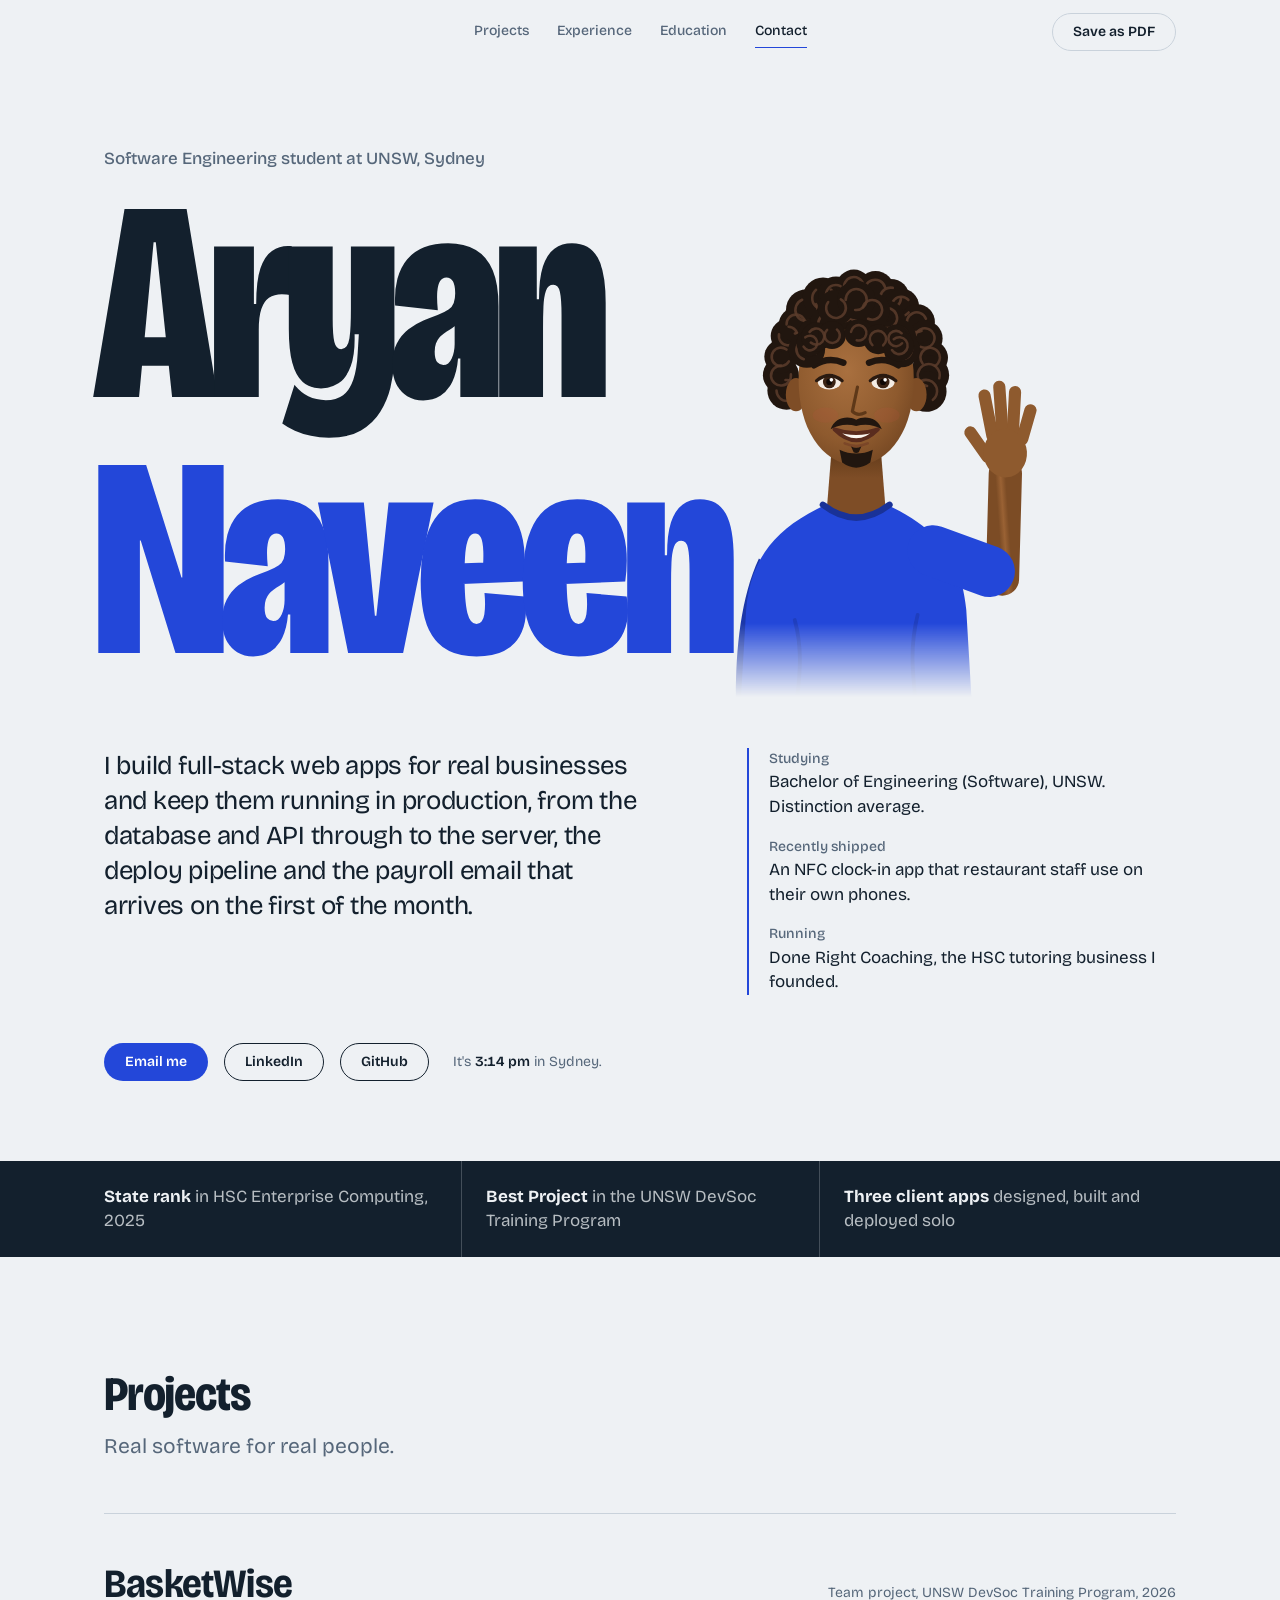
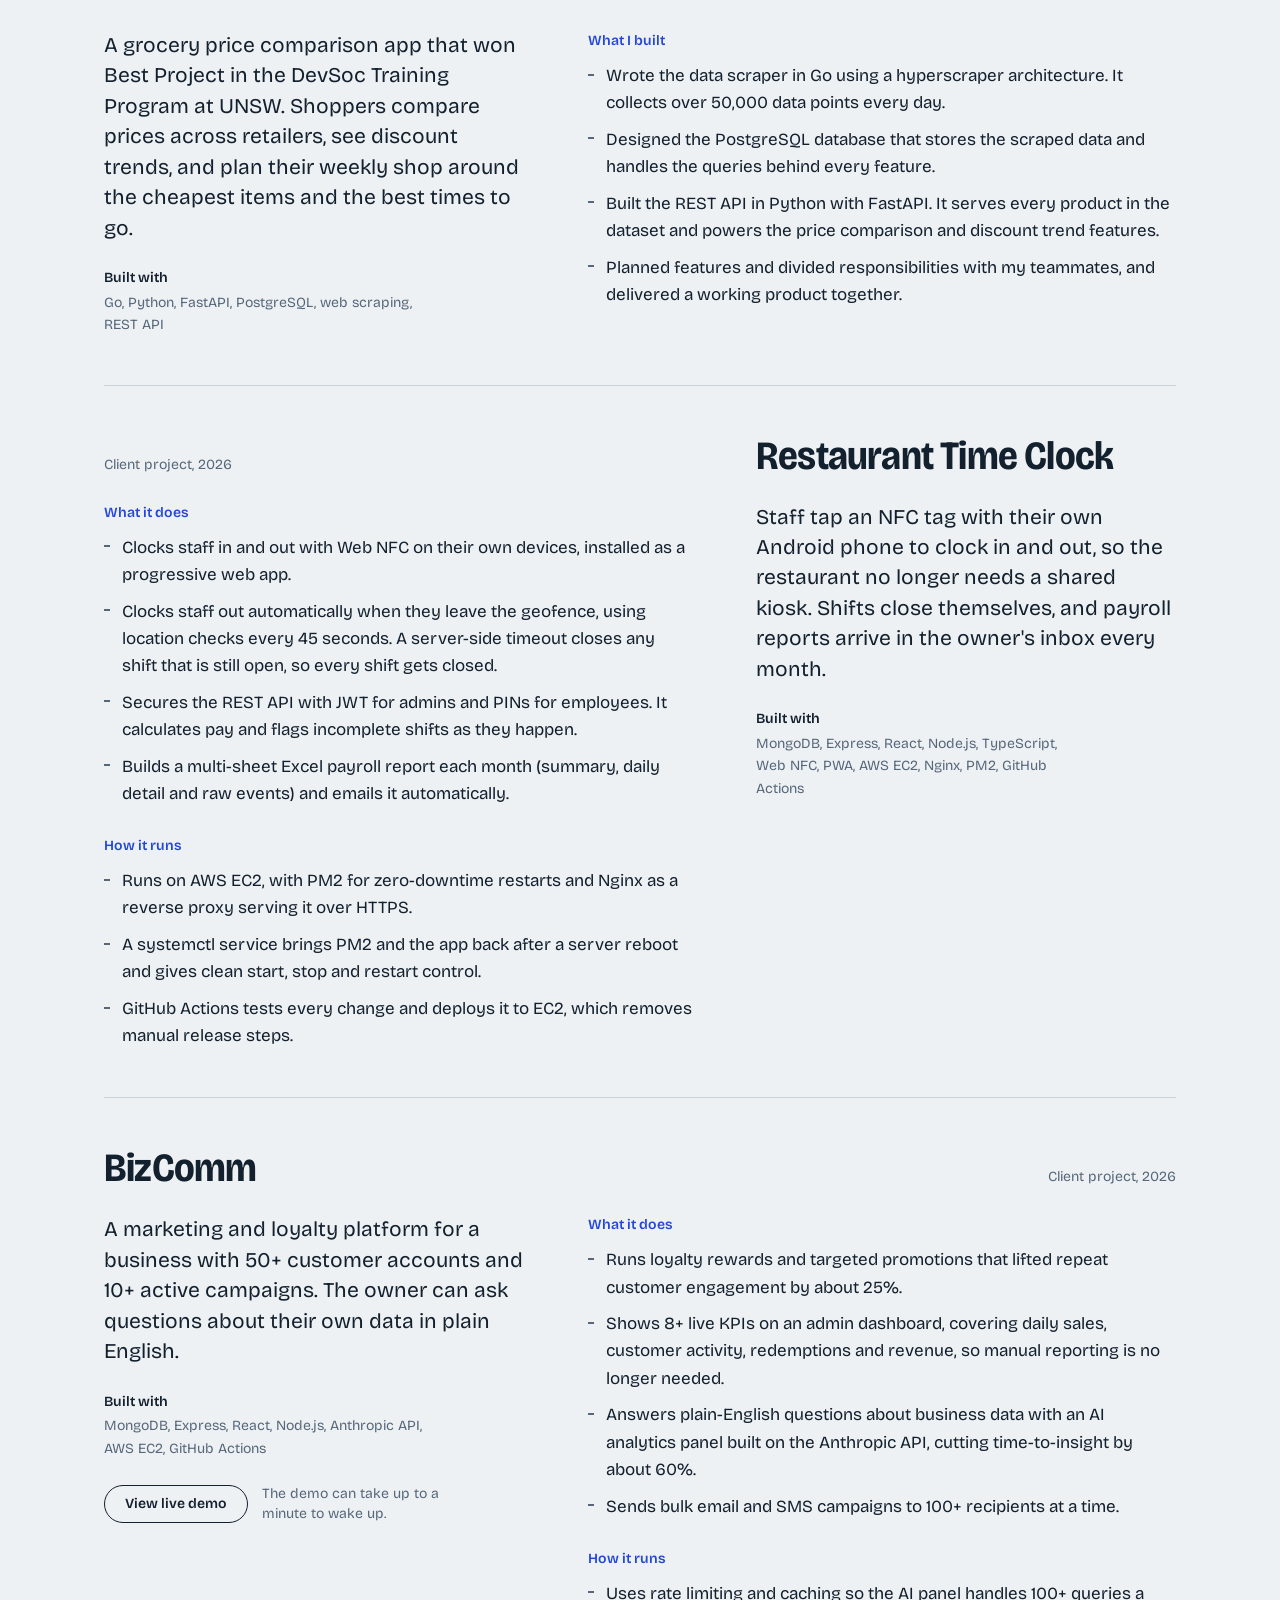
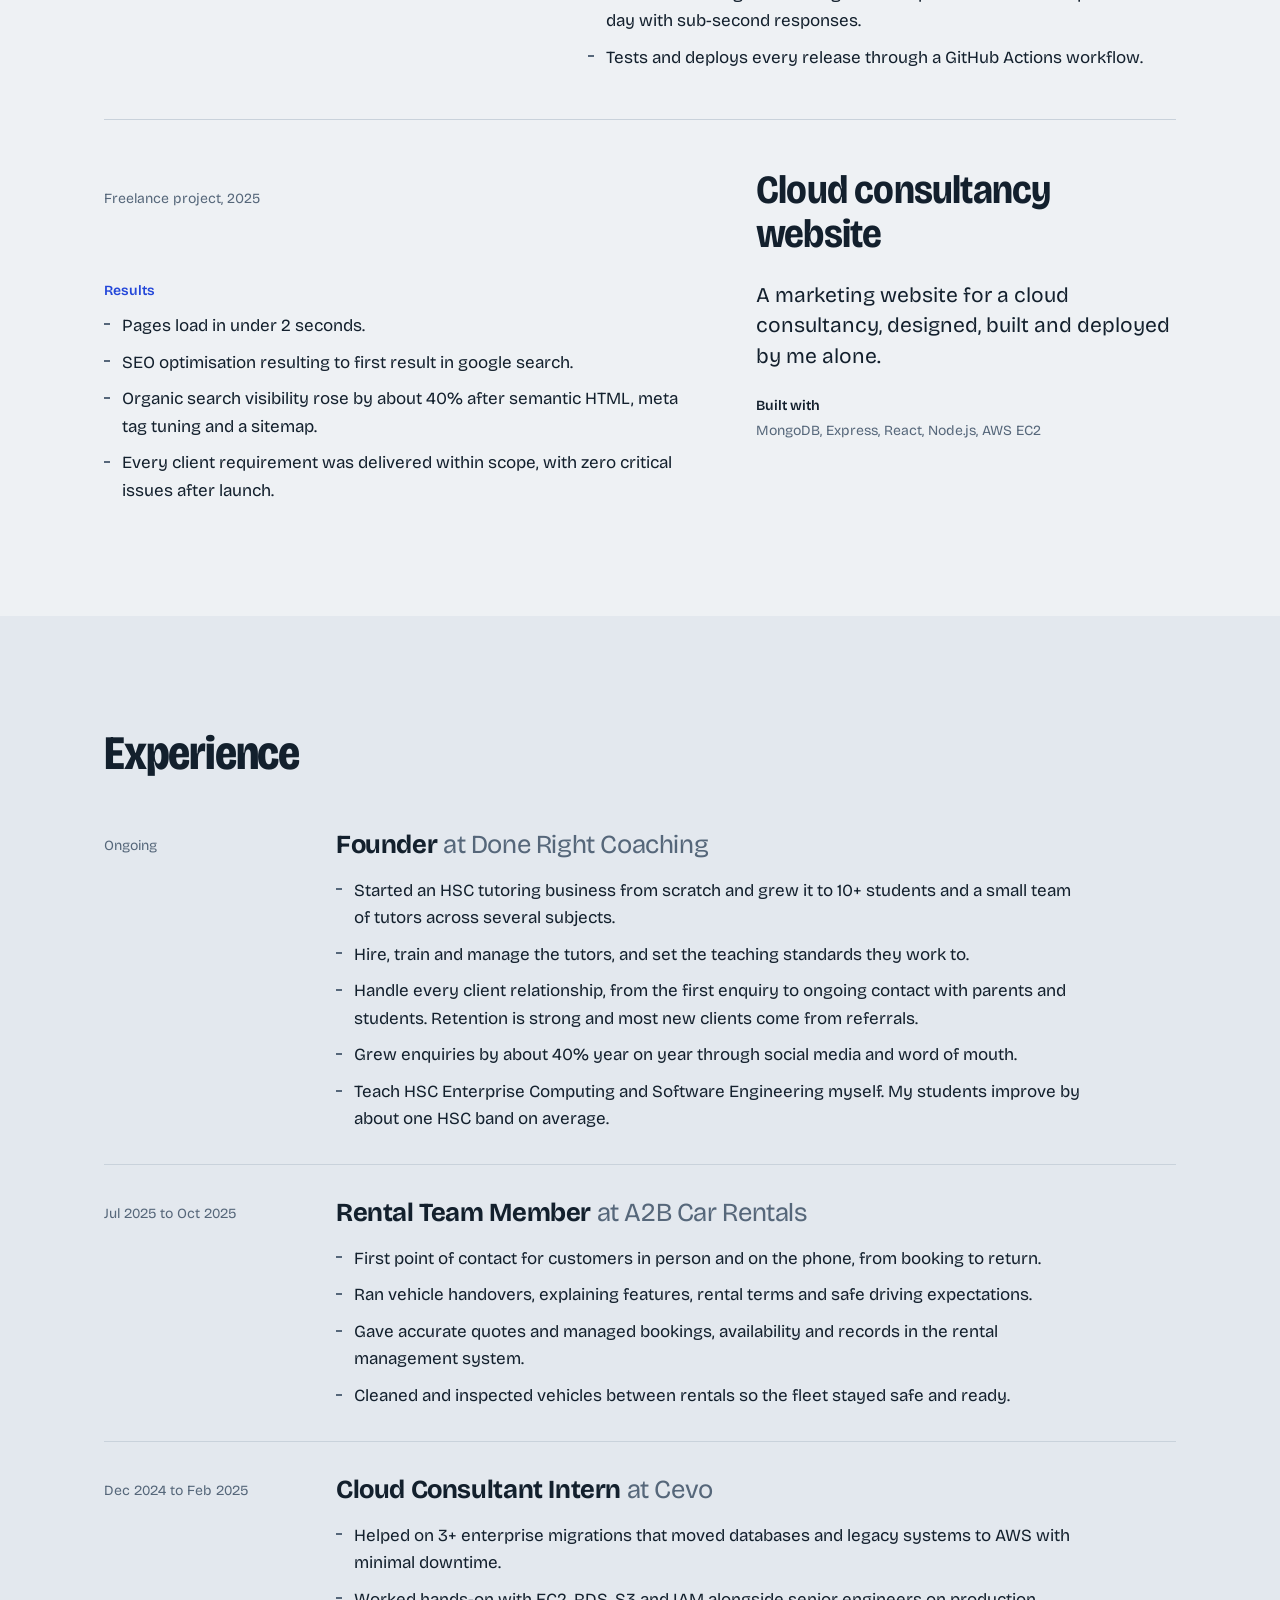
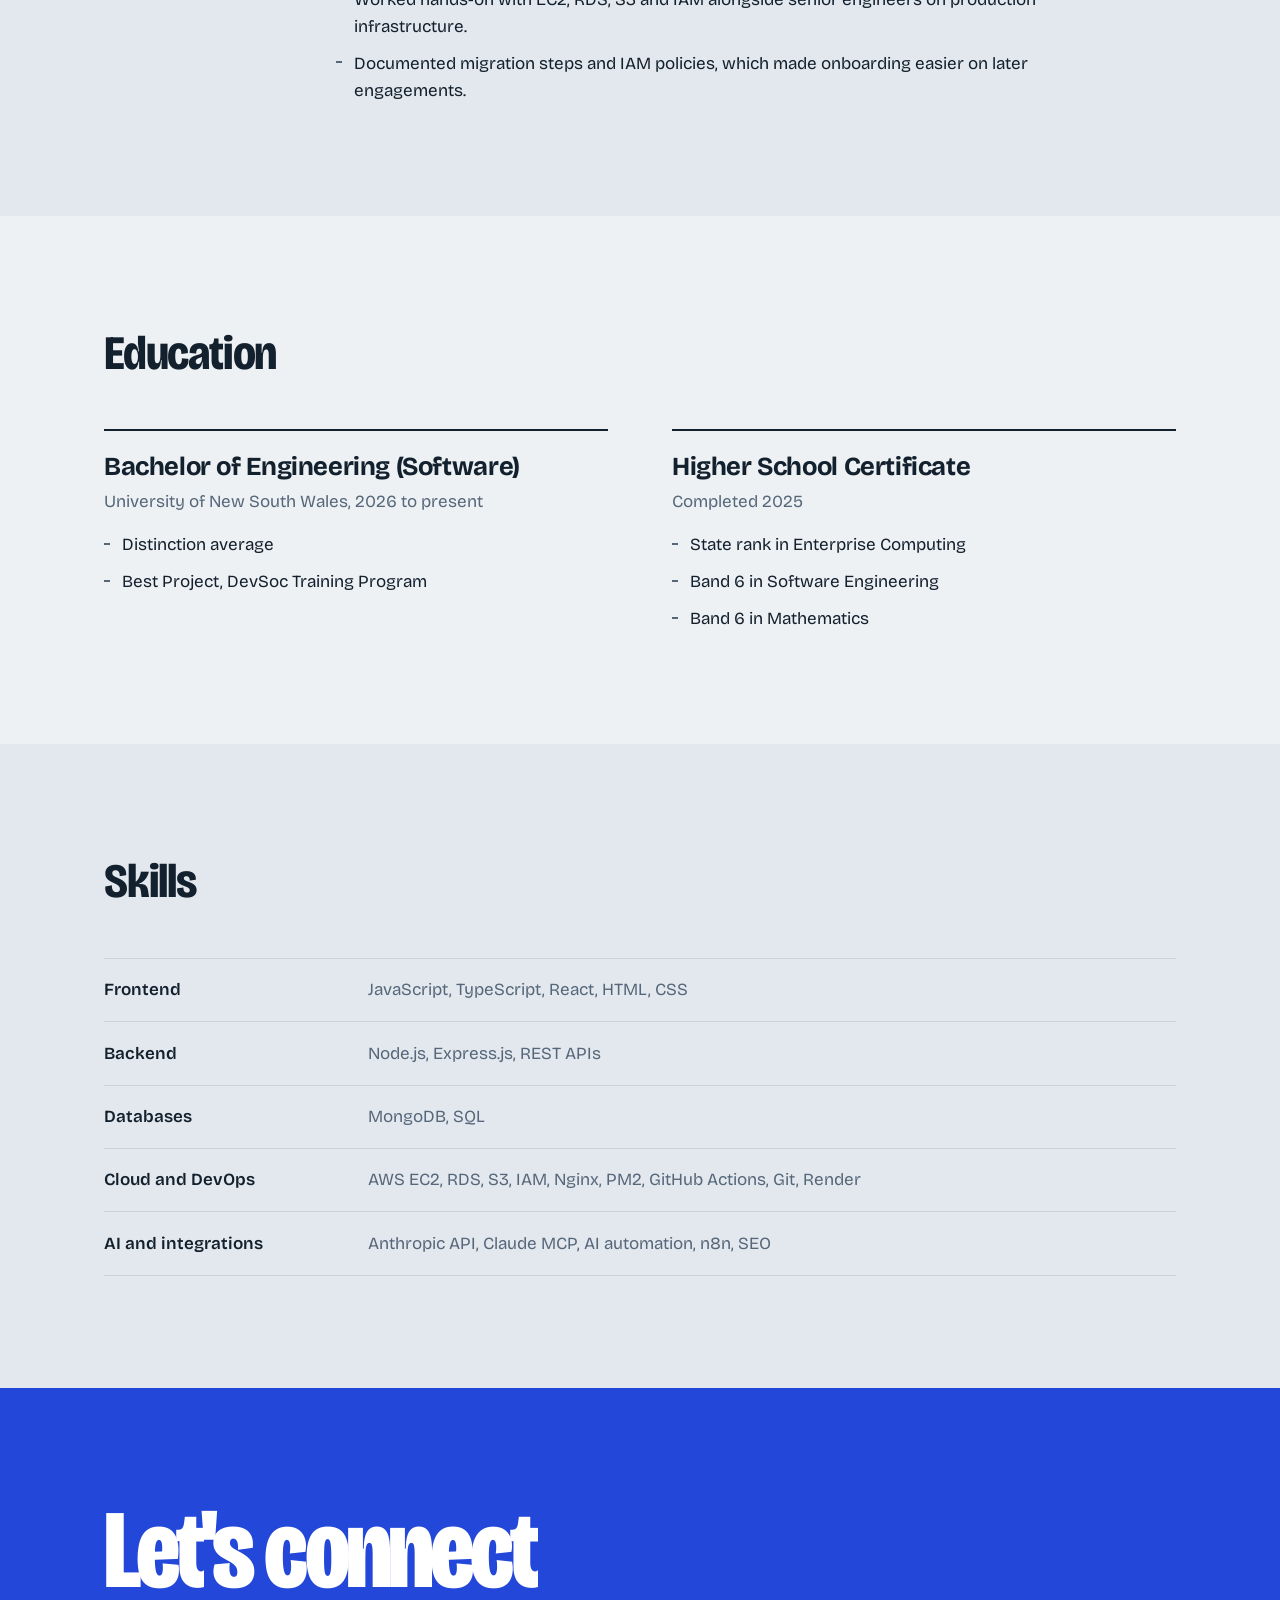
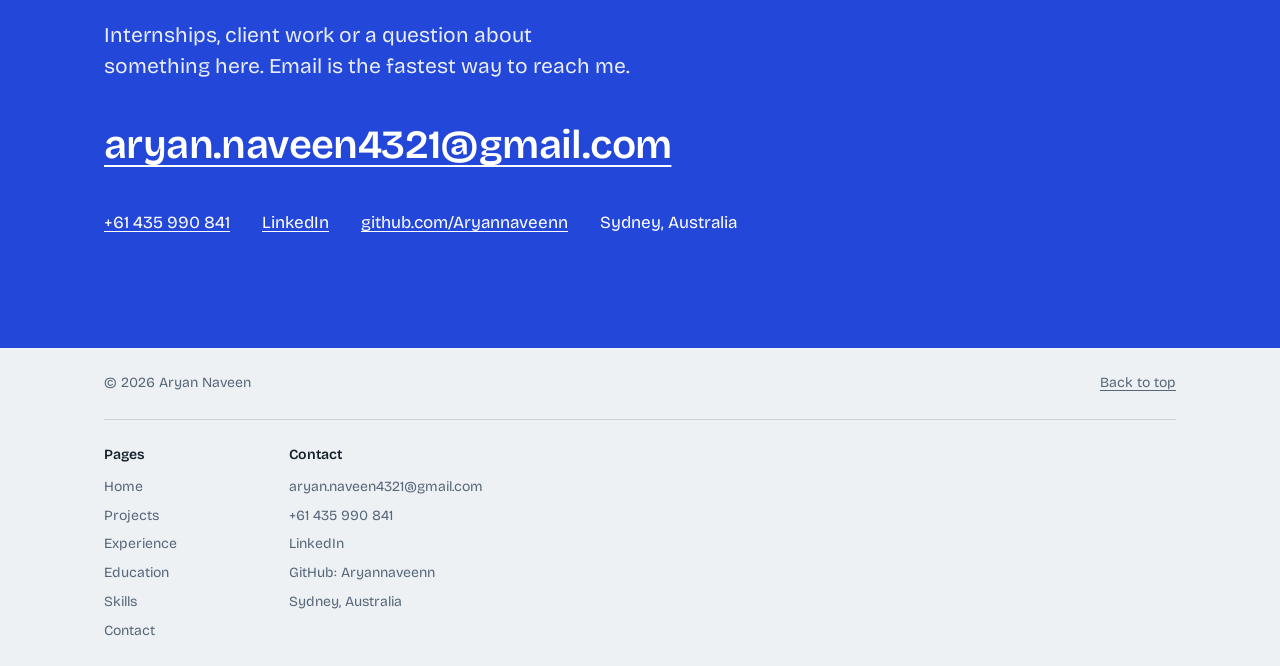
==== commit 1f9cd71f: "New content" ====
--- a/index.html
+++ b/index.html
@@ -78,7 +78,7 @@
           "url": "https://www.unsw.edu.au/"
         },
         "knowsAbout": ["Full-stack web development", "JavaScript", "TypeScript", "React", "Node.js", "Express", "MongoDB", "SQL", "AWS", "Nginx", "GitHub Actions", "Anthropic API", "SEO"],
-        "sameAs": ["https://github.com/Aryannaveenn"]
+        "sameAs": ["https://www.linkedin.com/in/aryan-naveen-22b4a2272/", "https://github.com/Aryannaveenn"]
       }
     ]
   }
@@ -319,7 +319,8 @@
 
         <div class="hero__actions">
           <a class="btn btn--solid" href="mailto:aryan.naveen4321@gmail.com">Email me</a>
-          <a class="btn btn--line" href="https://github.com/Aryannaveenn" target="_blank" rel="noopener">GitHub</a>
+          <a class="btn btn--line" href="https://www.linkedin.com/in/aryan-naveen-22b4a2272/" target="_blank" rel="noopener me">LinkedIn</a>
+          <a class="btn btn--line" href="https://github.com/Aryannaveenn" target="_blank" rel="noopener me">GitHub</a>
           <p class="clock" aria-live="off">It's <time id="sydney-time">a good time</time> in Sydney.</p>
         </div>
       </div>
@@ -340,9 +341,33 @@
     <section class="section" id="projects" aria-labelledby="projects-title">
       <div class="wrap">
         <header class="section__head">
-          <h2 id="projects-title">Client projects</h2>
-          <p>Real software for real businesses. I was the only developer on each, from first meeting to production server.</p>
+          <h2 id="projects-title">Projects</h2>
+          <p>Real software for real people.</p>
         </header>
+
+        <article class="project">
+          <div class="project__head">
+            <h3>BasketWise</h3>
+            <p class="project__meta">Team project, UNSW DevSoc Training Program, 2026</p>
+          </div>
+          <div class="project__body">
+            <div class="project__intro">
+              <p class="project__summary">
+                A grocery price comparison app that won Best Project in the DevSoc Training Program at UNSW. Shoppers compare prices across retailers, see discount trends, and plan their weekly shop around the cheapest items and the best times to go.
+              </p>
+              <p class="stack"><span>Built with</span> Go, Python, FastAPI, PostgreSQL, web scraping, REST API</p>
+            </div>
+            <div class="project__detail">
+              <h4>What I built</h4>
+              <ul>
+                <li>Wrote the data scraper in Go using a hyperscraper architecture. It collects over 50,000 data points every day.</li>
+                <li>Designed the PostgreSQL database that stores the scraped data and handles the queries behind every feature.</li>
+                <li>Built the REST API in Python with FastAPI. It serves every product in the dataset and powers the price comparison and discount trend features.</li>
+                <li>Planned features and divided responsibilities with my teammates, and delivered a working product together.</li>
+              </ul>
+            </div>
+          </div>
+        </article>
 
         <article class="project">
           <div class="project__head">
@@ -537,7 +562,8 @@
         <a class="contact__email" href="mailto:aryan.naveen4321@gmail.com">aryan.naveen4321@gmail.com</a>
         <ul class="contact__list">
           <li><a href="tel:+61435990841">+61 435 990 841</a></li>
-          <li><a href="https://github.com/Aryannaveenn" target="_blank" rel="noopener">github.com/Aryannaveenn</a></li>
+          <li><a href="https://www.linkedin.com/in/aryan-naveen-22b4a2272/" target="_blank" rel="noopener me">LinkedIn</a></li>
+          <li><a href="https://github.com/Aryannaveenn" target="_blank" rel="noopener me">github.com/Aryannaveenn</a></li>
           <li>Sydney, Australia</li>
         </ul>
       </div>
@@ -569,7 +595,8 @@
           <ul>
             <li><a href="mailto:aryan.naveen4321@gmail.com">aryan.naveen4321@gmail.com</a></li>
             <li><a href="tel:+61435990841">+61 435 990 841</a></li>
-            <li><a href="https://github.com/Aryannaveenn" target="_blank" rel="noopener">GitHub: Aryannaveenn</a></li>
+            <li><a href="https://www.linkedin.com/in/aryan-naveen-22b4a2272/" target="_blank" rel="noopener me">LinkedIn</a></li>
+            <li><a href="https://github.com/Aryannaveenn" target="_blank" rel="noopener me">GitHub: Aryannaveenn</a></li>
             <li>Sydney, Australia</li>
           </ul>
         </div>
--- a/styles.css
+++ b/styles.css
@@ -580,6 +580,20 @@
   .project__body { grid-template-columns: 1fr; }
 }
 
+/* Alternate sides: every second project mirrors (name and summary on the right).
+   Wide screens only; phones stack into one column. */
+@media (min-width: 821px) {
+  /* the head uses the same columns as the body, so the name lines up with the summary below it */
+  .project:nth-of-type(even) .project__head,
+  .project:nth-of-type(even) .project__body {
+    display: grid;
+    grid-template-columns: minmax(0, 1.4fr) minmax(0, 1fr);
+    column-gap: clamp(1.5rem, 5vw, 4.5rem);
+  }
+  .project:nth-of-type(even) .project__head h3,
+  .project:nth-of-type(even) .project__intro { order: 2; }
+}
+
 /* ---------- Experience timeline ---------- */
 .timeline { list-style: none; }
 
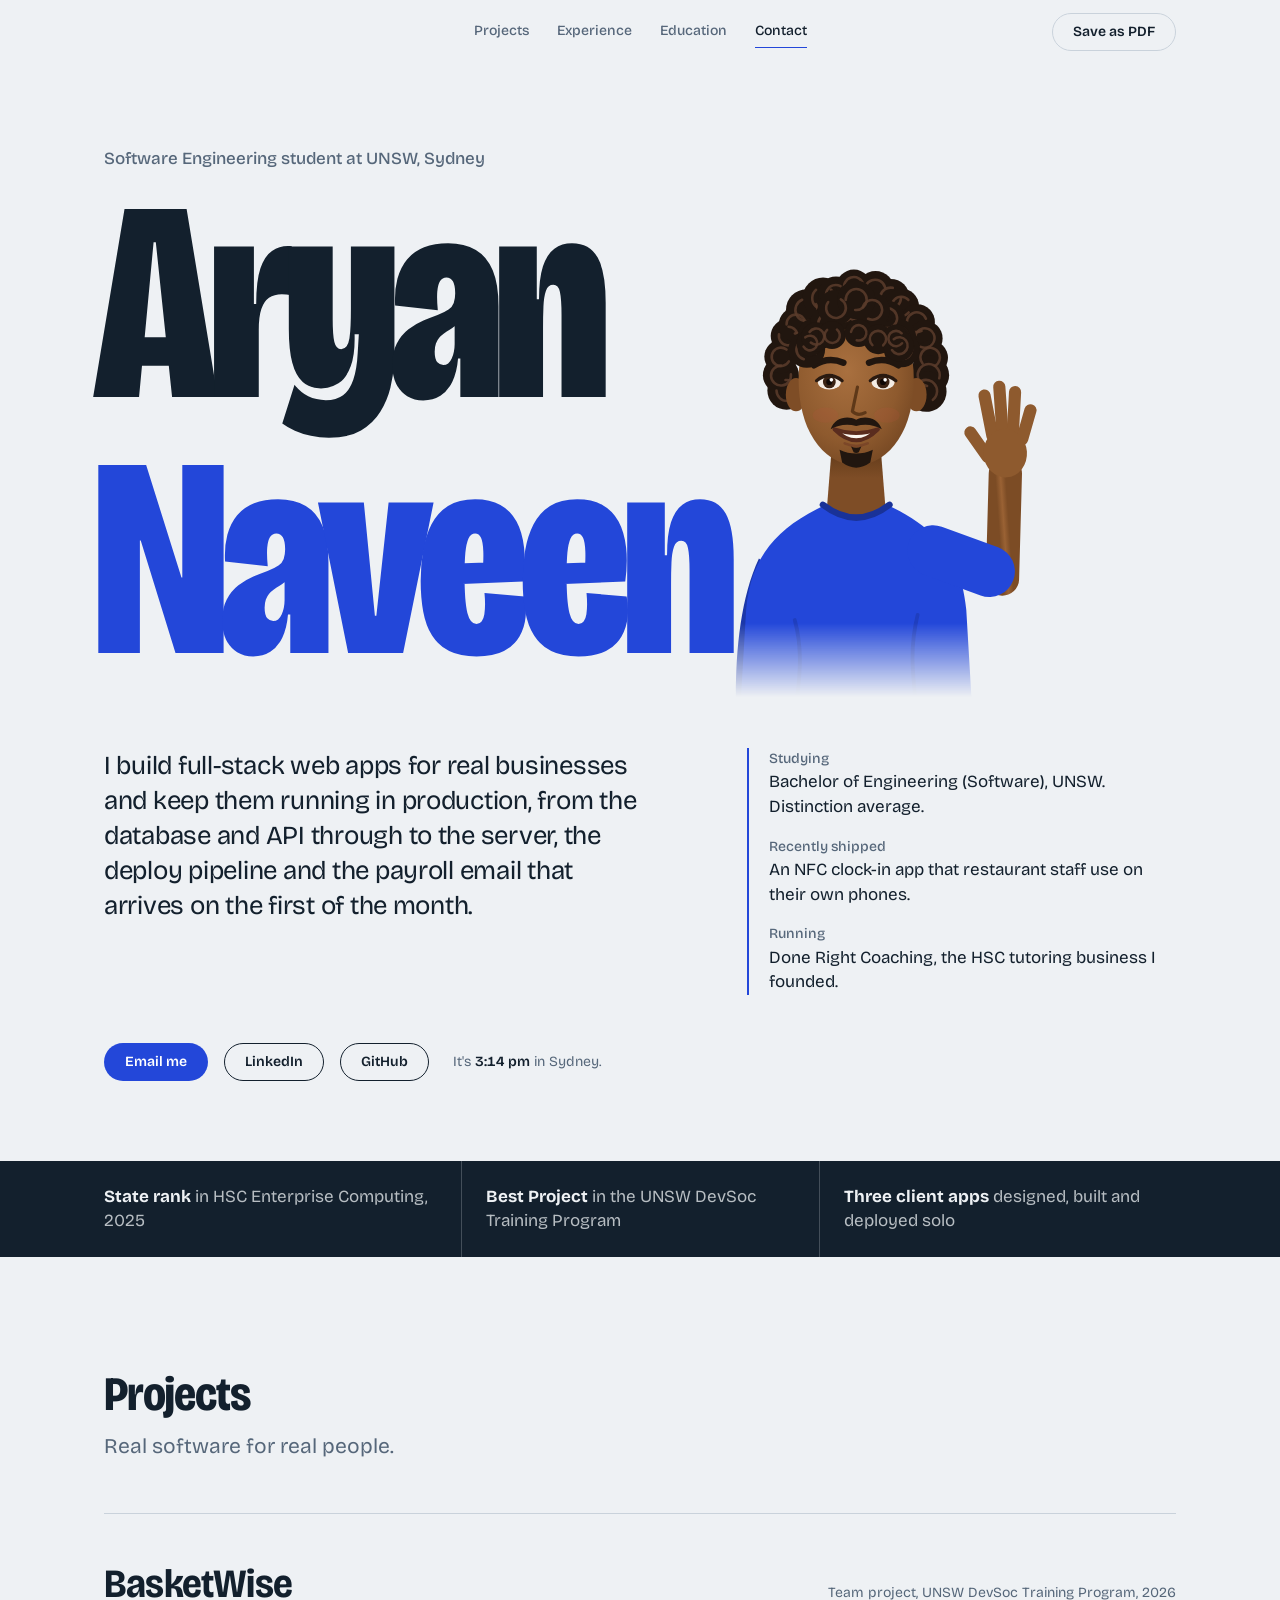
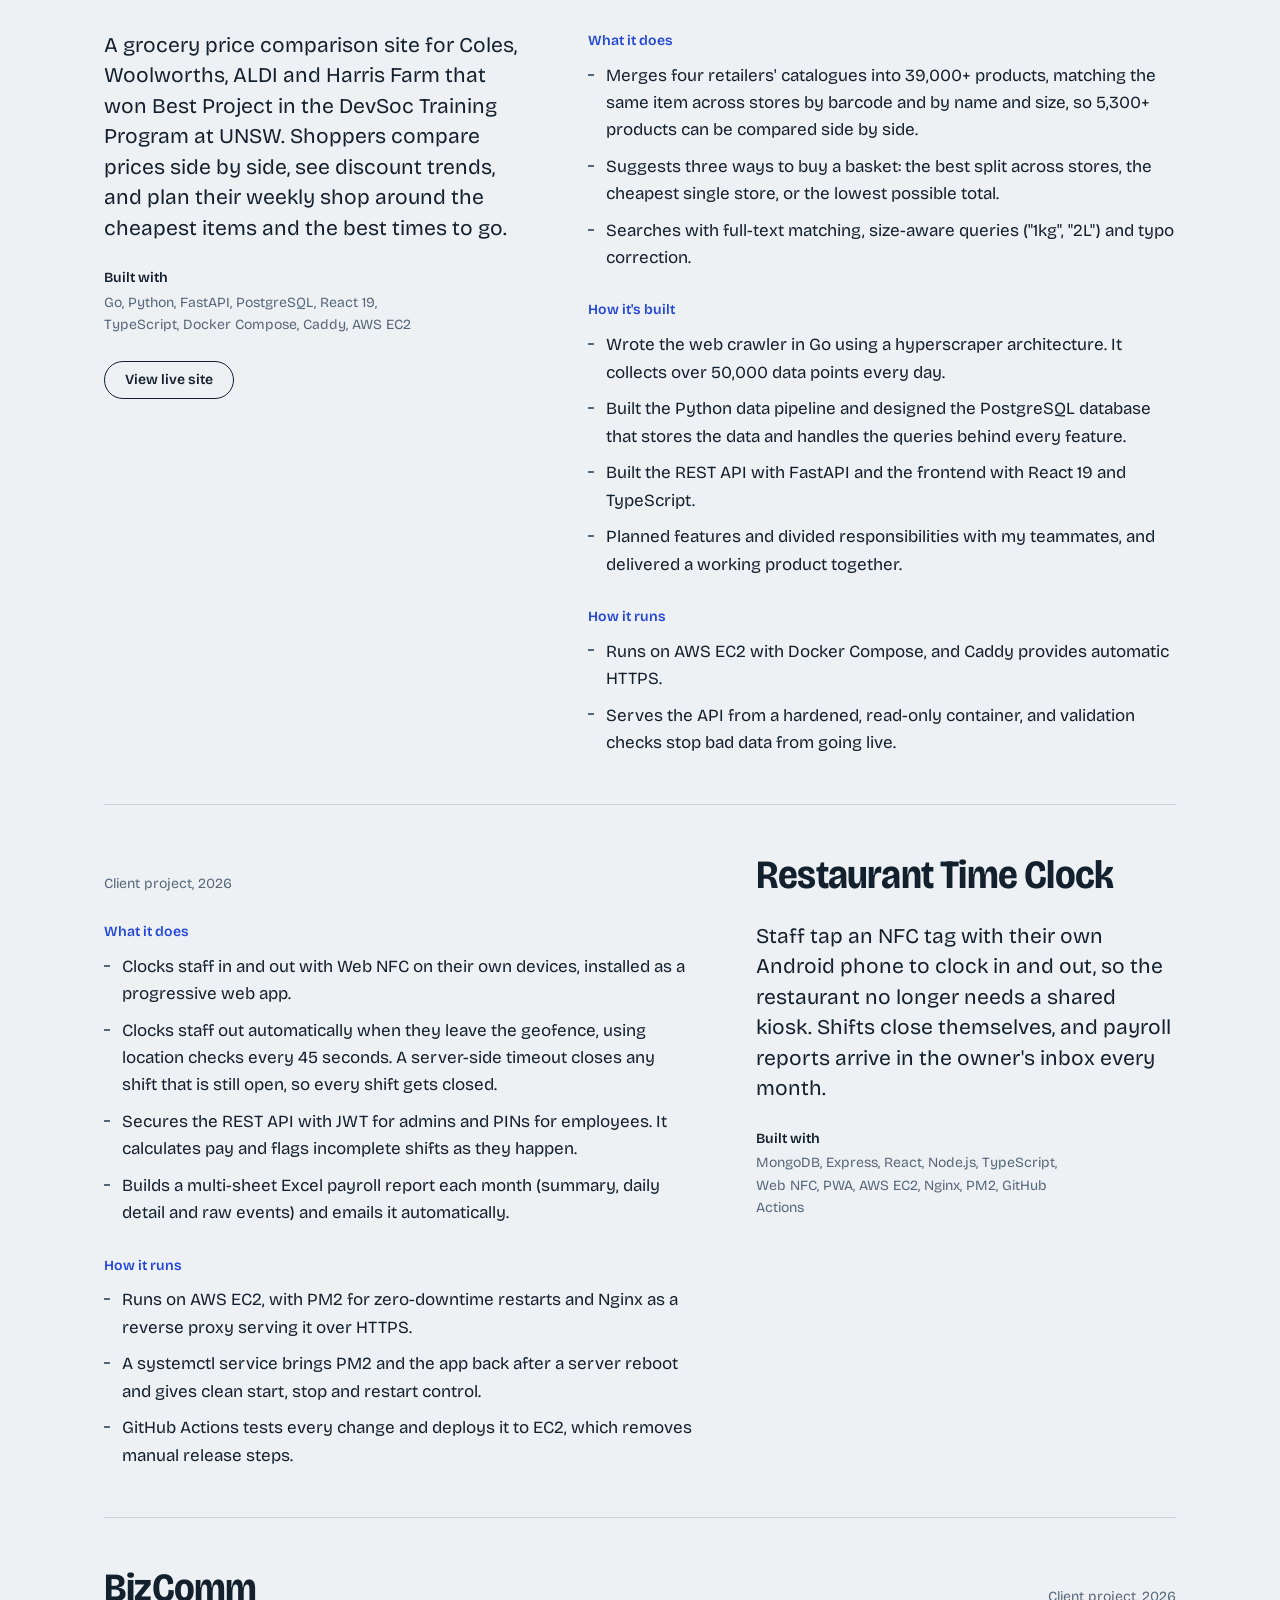
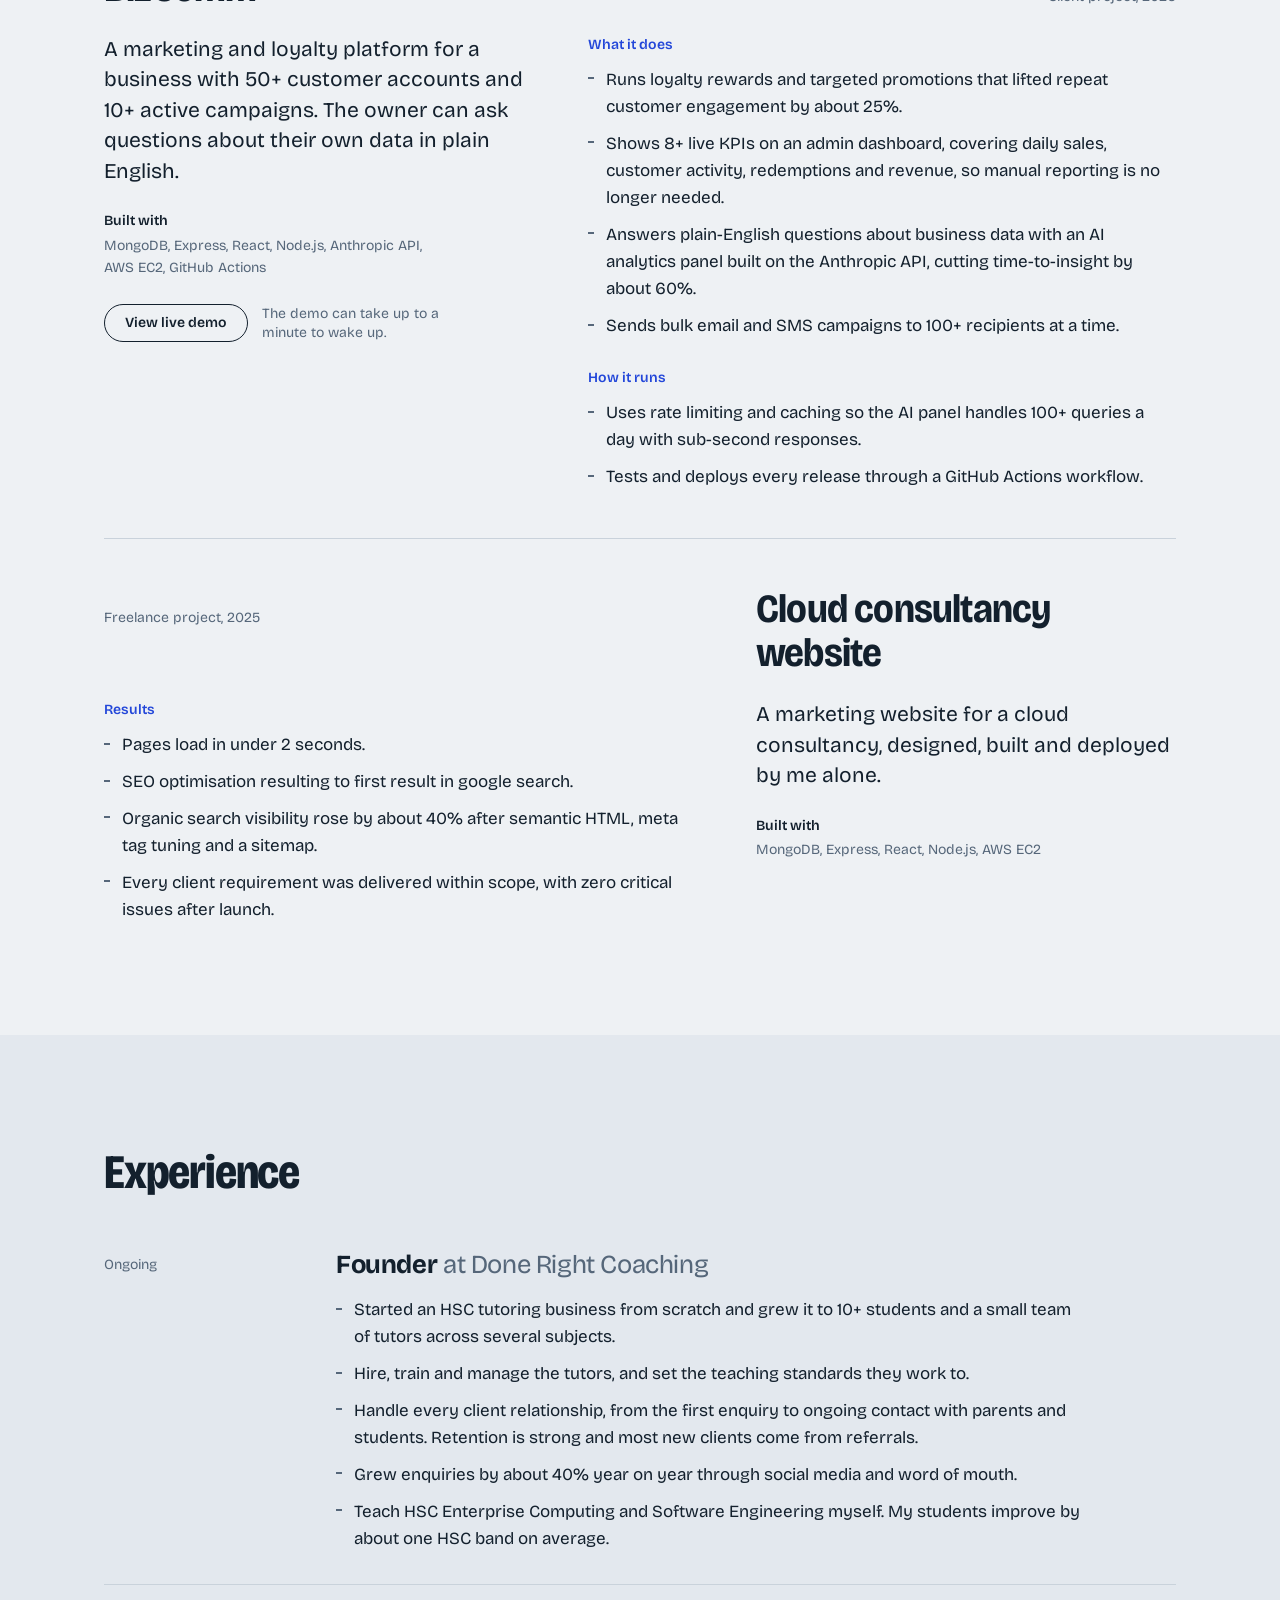
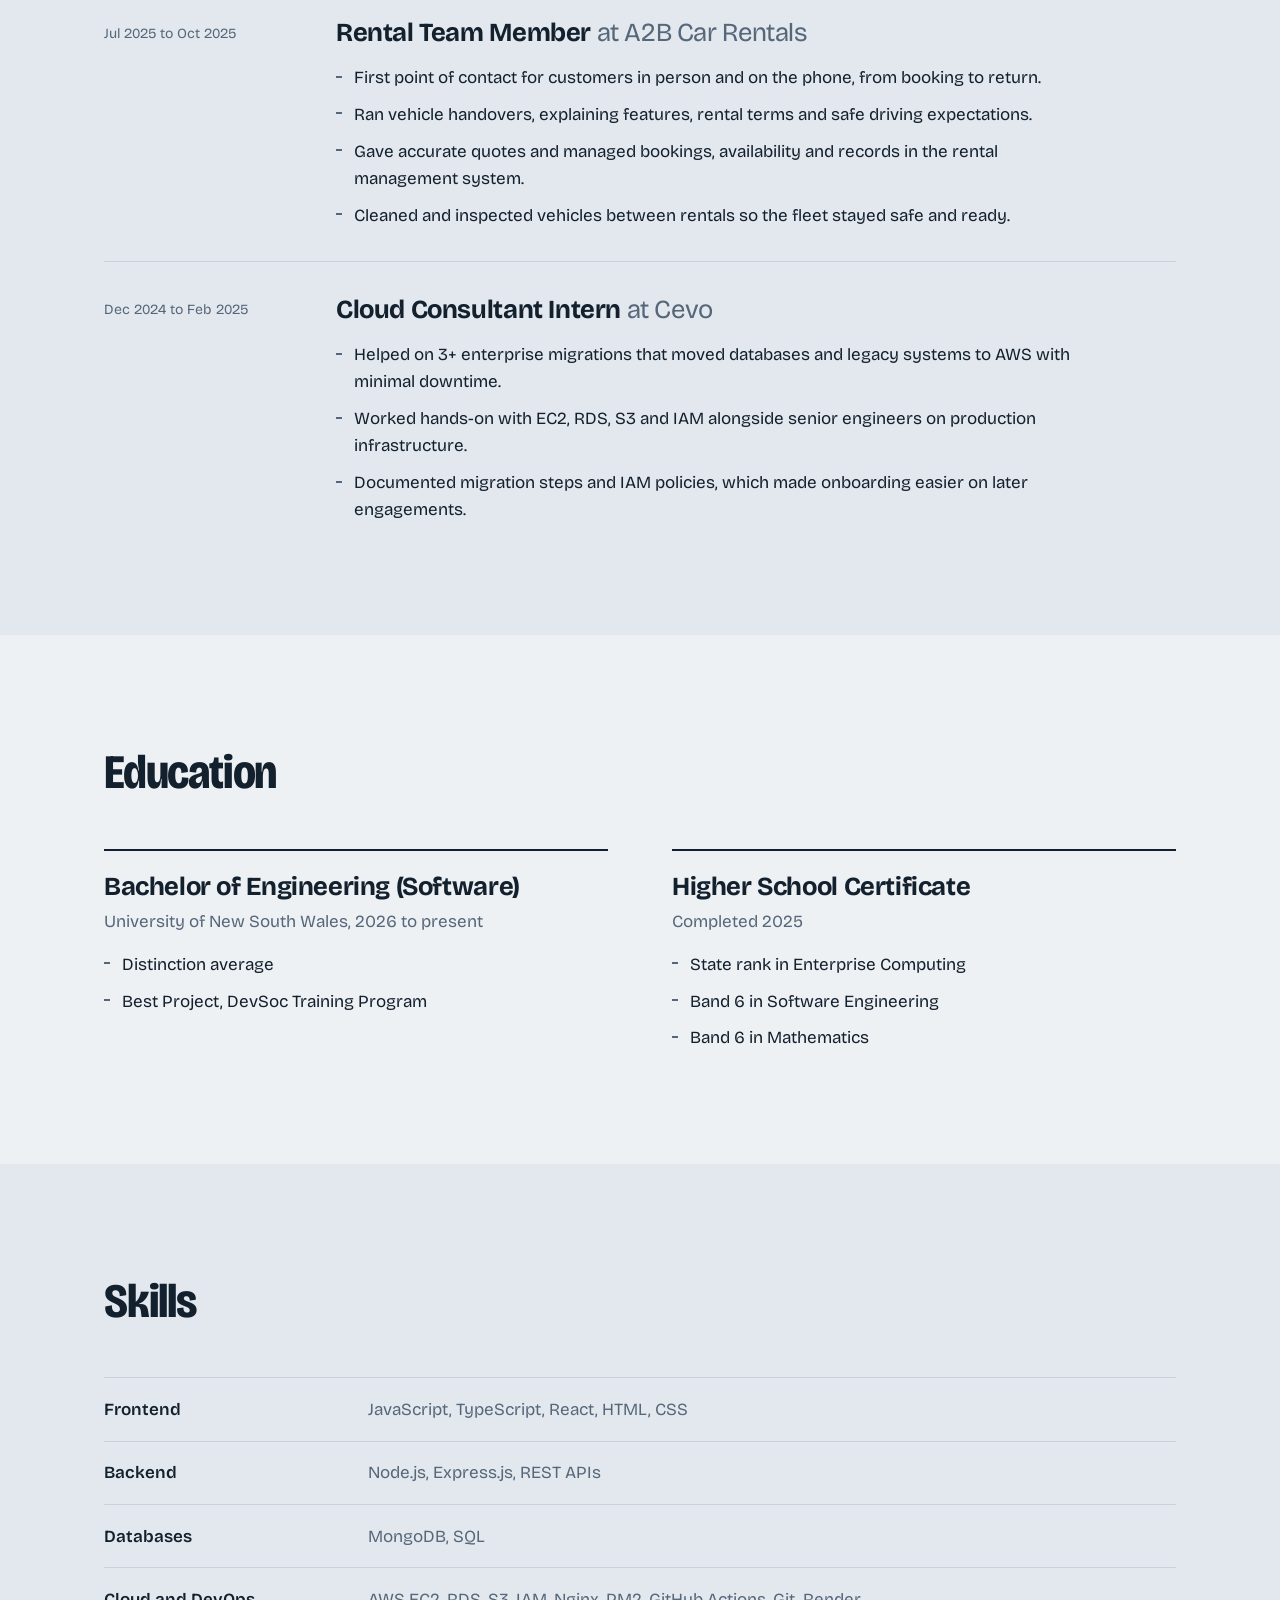
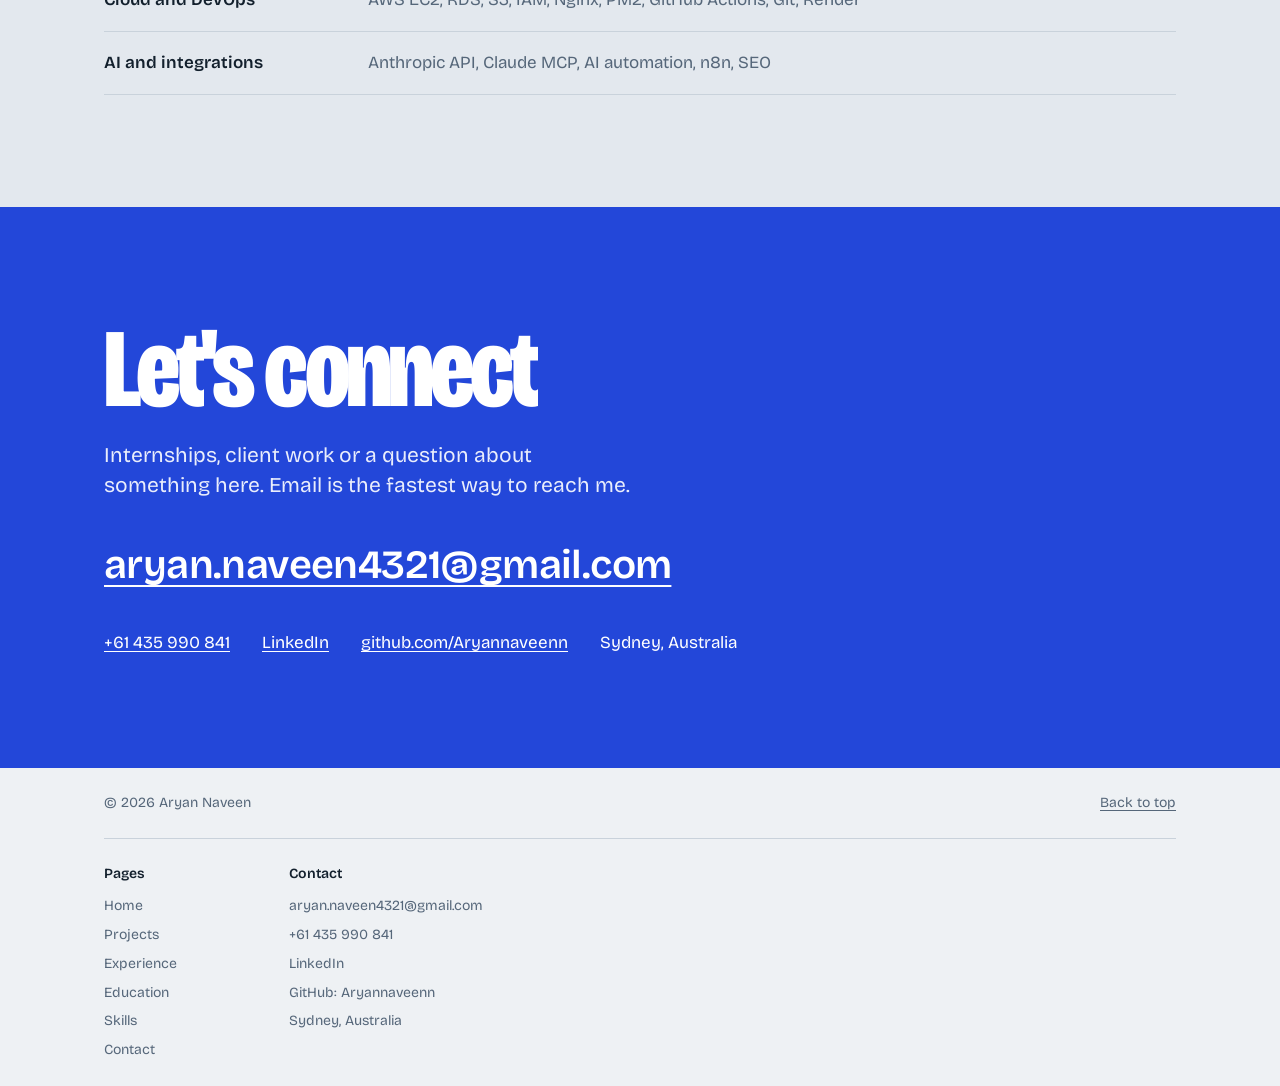
==== commit 9ceb6c61: "Expand BasketWise project details Add the retailers covered, product matching, basket strategies, se" ====
--- a/index.html
+++ b/index.html
@@ -353,17 +353,31 @@
           <div class="project__body">
             <div class="project__intro">
               <p class="project__summary">
-                A grocery price comparison app that won Best Project in the DevSoc Training Program at UNSW. Shoppers compare prices across retailers, see discount trends, and plan their weekly shop around the cheapest items and the best times to go.
+                A grocery price comparison site for Coles, Woolworths, ALDI and Harris Farm that won Best Project in the DevSoc Training Program at UNSW. Shoppers compare prices side by side, see discount trends, and plan their weekly shop around the cheapest items and the best times to go.
               </p>
-              <p class="stack"><span>Built with</span> Go, Python, FastAPI, PostgreSQL, web scraping, REST API</p>
+              <p class="stack"><span>Built with</span> Go, Python, FastAPI, PostgreSQL, React 19, TypeScript, Docker Compose, Caddy, AWS EC2</p>
+              <p class="project__links">
+                <a class="btn btn--line project__demo" href="https://basketwise.aryannaveen.com/" target="_blank" rel="noopener">View live site</a>
+              </p>
             </div>
             <div class="project__detail">
-              <h4>What I built</h4>
-              <ul>
-                <li>Wrote the data scraper in Go using a hyperscraper architecture. It collects over 50,000 data points every day.</li>
-                <li>Designed the PostgreSQL database that stores the scraped data and handles the queries behind every feature.</li>
-                <li>Built the REST API in Python with FastAPI. It serves every product in the dataset and powers the price comparison and discount trend features.</li>
+              <h4>What it does</h4>
+              <ul>
+                <li>Merges four retailers' catalogues into 39,000+ products, matching the same item across stores by barcode and by name and size, so 5,300+ products can be compared side by side.</li>
+                <li>Suggests three ways to buy a basket: the best split across stores, the cheapest single store, or the lowest possible total.</li>
+                <li>Searches with full-text matching, size-aware queries ("1kg", "2L") and typo correction.</li>
+              </ul>
+              <h4>How it's built</h4>
+              <ul>
+                <li>Wrote the web crawler in Go using a hyperscraper architecture. It collects over 50,000 data points every day.</li>
+                <li>Built the Python data pipeline and designed the PostgreSQL database that stores the data and handles the queries behind every feature.</li>
+                <li>Built the REST API with FastAPI and the frontend with React 19 and TypeScript.</li>
                 <li>Planned features and divided responsibilities with my teammates, and delivered a working product together.</li>
+              </ul>
+              <h4>How it runs</h4>
+              <ul>
+                <li>Runs on AWS EC2 with Docker Compose, and Caddy provides automatic HTTPS.</li>
+                <li>Serves the API from a hardened, read-only container, and validation checks stop bad data from going live.</li>
               </ul>
             </div>
           </div>
